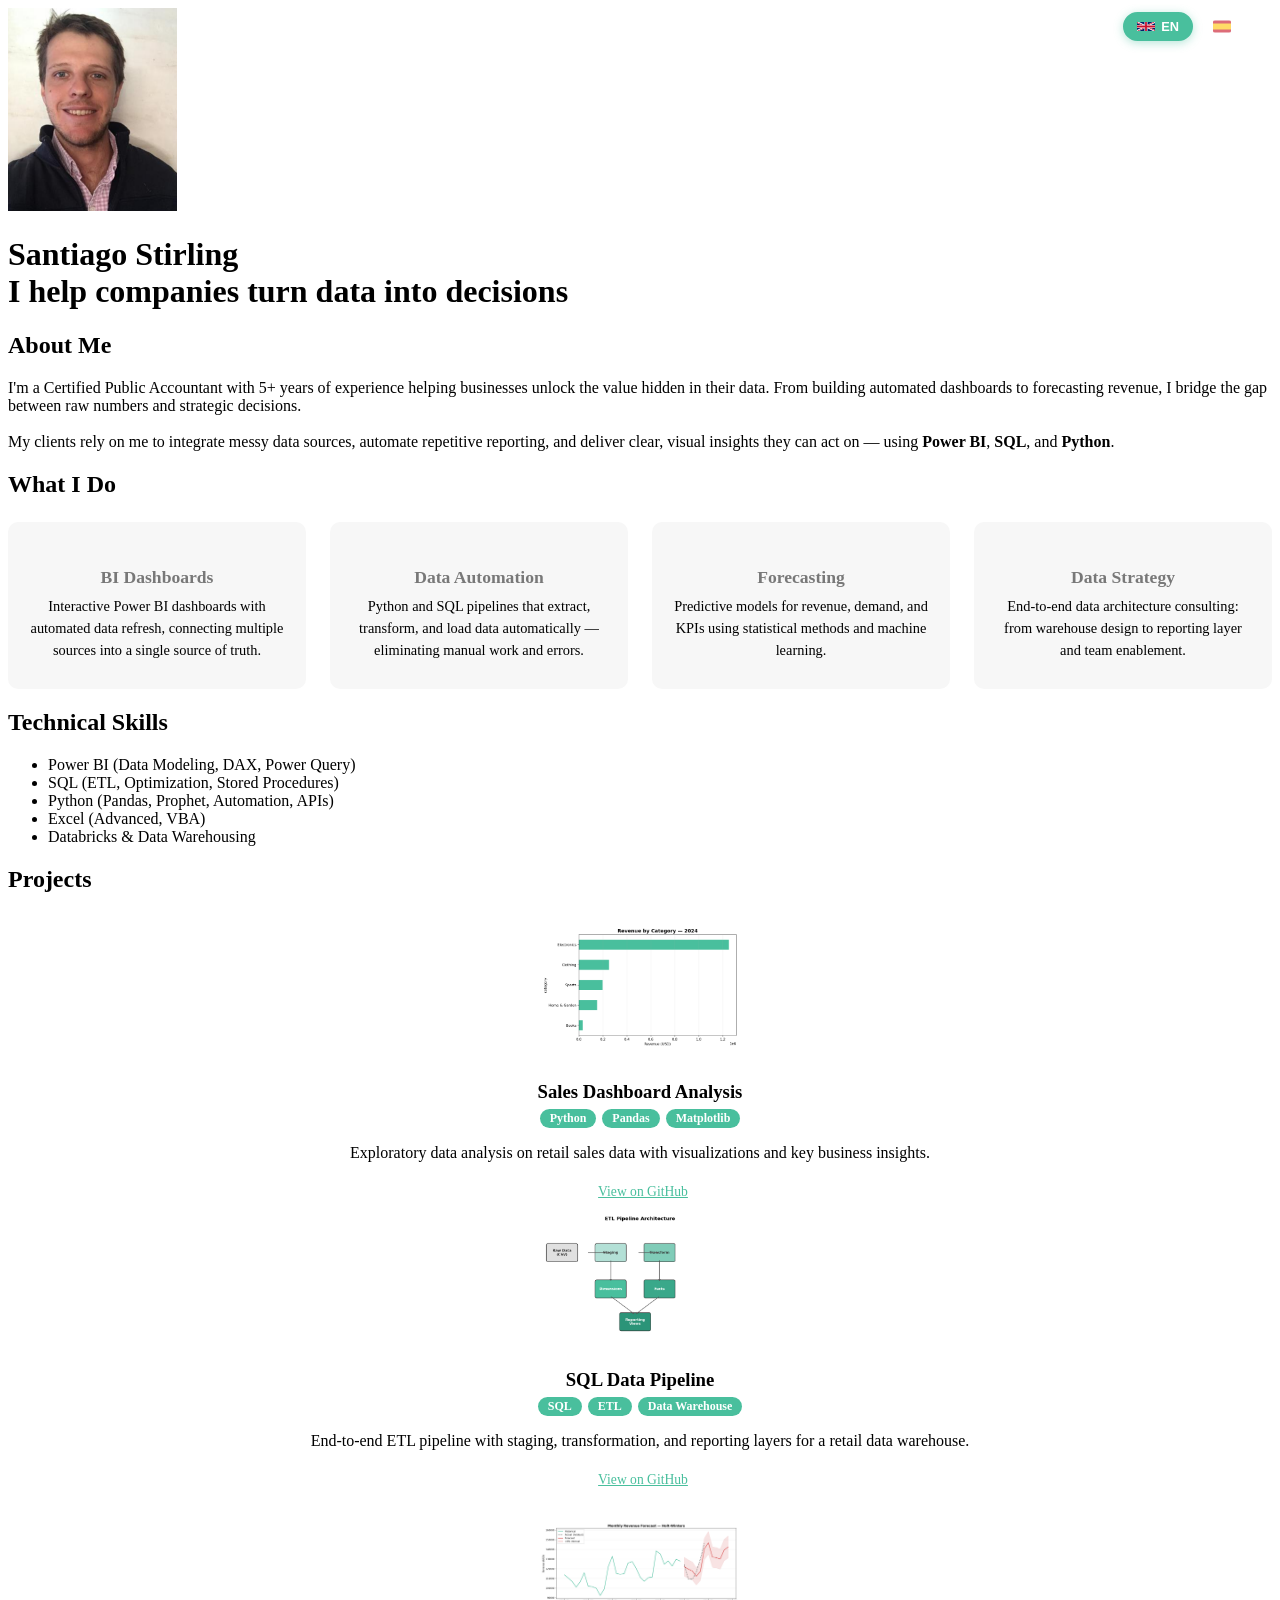
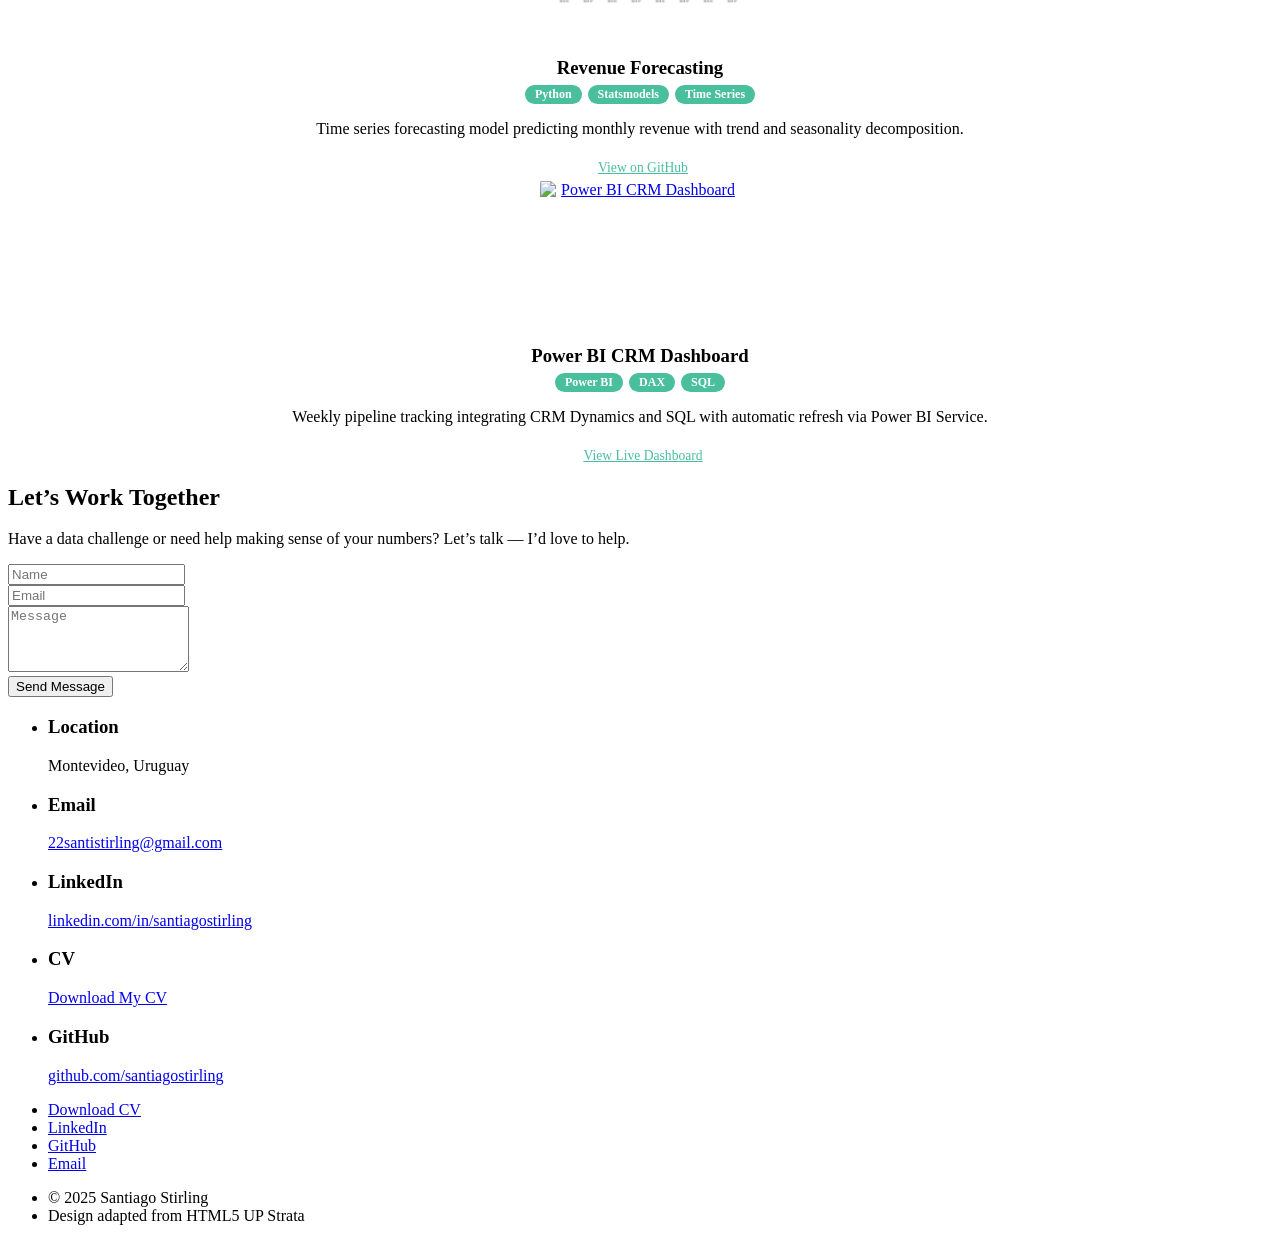
==== index.html @ de803236 "Fix language toggle: SVG flags, invert active/inactive styling - Replace emoji flags with SVG (UK an" ====
<!DOCTYPE HTML>
<html lang="en">
  <head>
    <title>Santiago Stirling | Data & Analytics Consultant</title>
    <meta charset="utf-8" />
    <meta name="viewport" content="width=device-width, initial-scale=1, user-scalable=no" />
    <meta name="description" content="Data & Analytics Consultant specializing in Power BI, SQL, and Python. I help companies turn raw data into actionable insights." />
    <link rel="stylesheet" href="assets/css/main.css" />
    <link rel="stylesheet" href="assets/css/custom.css" />
    <link rel="icon" type="image/png" href="images/foto_cv.png" />
  </head>
  <body class="is-preload">

    <header id="header">
      <div class="inner">
        <div class="lang-toggle">
          <button id="lang-en" class="active" onclick="setLang('en')">
            <svg class="flag" viewBox="0 0 60 30" xmlns="http://www.w3.org/2000/svg"><clipPath id="s"><path d="M0,0 v30 h60 v-30 z"/></clipPath><clipPath id="t"><path d="M30,15 h30 v15 z v15 h-30 z h-30 v-15 z v-15 h30 z"/></clipPath><g clip-path="url(#s)"><path d="M0,0 v30 h60 v-30 z" fill="#012169"/><path d="M0,0 L60,30 M60,0 L0,30" stroke="#fff" stroke-width="6"/><path d="M0,0 L60,30 M60,0 L0,30" clip-path="url(#t)" stroke="#C8102E" stroke-width="4"/><path d="M30,0 v30 M0,15 h60" stroke="#fff" stroke-width="10"/><path d="M30,0 v30 M0,15 h60" stroke="#C8102E" stroke-width="6"/></g></svg>
            EN
          </button>
          <button id="lang-es" onclick="setLang('es')">
            <svg class="flag" viewBox="0 0 750 500" xmlns="http://www.w3.org/2000/svg"><rect width="750" height="500" fill="#c60b1e"/><rect width="750" height="250" y="125" fill="#ffc400"/></svg>
            ES
          </button>
        </div>
        <a href="#" class="image avatar"><img src="images/foto_cv.png" alt="Santiago Stirling" /></a>
        <h1>
          <strong>Santiago Stirling</strong><br />
          <span data-i18n="hero_subtitle">I help companies turn data into decisions</span>
        </h1>
      </div>
    </header>

    <div id="main">

      <!-- About -->
      <section id="one">
        <header class="major">
          <h2 data-i18n="about_title">About Me</h2>
        </header>
        <p data-i18n="about_text">
          I'm a Certified Public Accountant with 5+ years of experience helping businesses unlock the value hidden in their data.
          From building automated dashboards to forecasting revenue, I bridge the gap between raw numbers and strategic decisions.
          <br><br>
          My clients rely on me to integrate messy data sources, automate repetitive reporting, and deliver clear, visual insights they can act on — using <strong>Power BI</strong>, <strong>SQL</strong>, and <strong>Python</strong>.
        </p>
      </section>

      <!-- Services -->
      <section id="services">
        <header class="major">
          <h2 data-i18n="services_title">What I Do</h2>
        </header>
        <div class="services-grid">
          <div class="service-card">
            <div class="icon"><i class="fas fa-chart-bar"></i></div>
            <h3 data-i18n="svc_bi_title">BI Dashboards</h3>
            <p data-i18n="svc_bi_desc">Interactive Power BI dashboards with automated data refresh, connecting multiple sources into a single source of truth.</p>
          </div>
          <div class="service-card">
            <div class="icon"><i class="fas fa-cogs"></i></div>
            <h3 data-i18n="svc_auto_title">Data Automation</h3>
            <p data-i18n="svc_auto_desc">Python and SQL pipelines that extract, transform, and load data automatically — eliminating manual work and errors.</p>
          </div>
          <div class="service-card">
            <div class="icon"><i class="fas fa-chart-line"></i></div>
            <h3 data-i18n="svc_forecast_title">Forecasting</h3>
            <p data-i18n="svc_forecast_desc">Predictive models for revenue, demand, and KPIs using statistical methods and machine learning.</p>
          </div>
          <div class="service-card">
            <div class="icon"><i class="fas fa-database"></i></div>
            <h3 data-i18n="svc_strategy_title">Data Strategy</h3>
            <p data-i18n="svc_strategy_desc">End-to-end data architecture consulting: from warehouse design to reporting layer and team enablement.</p>
          </div>
        </div>
      </section>

      <!-- Skills -->
      <section id="skills">
        <header class="major">
          <h2 data-i18n="skills_title">Technical Skills</h2>
        </header>
        <ul>
          <li>Power BI (Data Modeling, DAX, Power Query)</li>
          <li>SQL (ETL, Optimization, Stored Procedures)</li>
          <li>Python (Pandas, Prophet, Automation, APIs)</li>
          <li>Excel (Advanced, VBA)</li>
          <li>Databricks & Data Warehousing</li>
        </ul>
      </section>

      <!-- Projects -->
      <section id="two">
        <header class="major">
          <h2 data-i18n="projects_title">Projects</h2>
        </header>
        <div class="row">

          <article class="col-6 col-12-xsmall work-item">
            <a href="https://github.com/santiagostirling/sales-dashboard-analysis" target="_blank" rel="noopener noreferrer" class="project-thumb">
              <img src="images/thumbs/project_sales.png" alt="Sales Dashboard Analysis" />
            </a>
            <h3 data-i18n="proj1_title">Sales Dashboard Analysis</h3>
            <div class="tech-tags">
              <span>Python</span><span>Pandas</span><span>Matplotlib</span>
            </div>
            <p data-i18n="proj1_desc">Exploratory data analysis on retail sales data with visualizations and key business insights.</p>
            <a href="https://github.com/santiagostirling/sales-dashboard-analysis" target="_blank" class="project-link">
              <i class="fab fa-github"></i> <span data-i18n="view_github">View on GitHub</span>
            </a>
          </article>

          <article class="col-6 col-12-xsmall work-item">
            <a href="https://github.com/santiagostirling/sql-data-pipeline" target="_blank" rel="noopener noreferrer" class="project-thumb">
              <img src="images/thumbs/project_sql.png" alt="SQL Data Pipeline" />
            </a>
            <h3 data-i18n="proj2_title">SQL Data Pipeline</h3>
            <div class="tech-tags">
              <span>SQL</span><span>ETL</span><span>Data Warehouse</span>
            </div>
            <p data-i18n="proj2_desc">End-to-end ETL pipeline with staging, transformation, and reporting layers for a retail data warehouse.</p>
            <a href="https://github.com/santiagostirling/sql-data-pipeline" target="_blank" class="project-link">
              <i class="fab fa-github"></i> <span data-i18n="view_github">View on GitHub</span>
            </a>
          </article>

          <article class="col-6 col-12-xsmall work-item">
            <a href="https://github.com/santiagostirling/revenue-forecasting" target="_blank" rel="noopener noreferrer" class="project-thumb">
              <img src="images/thumbs/project_forecast.png" alt="Revenue Forecasting" />
            </a>
            <h3 data-i18n="proj3_title">Revenue Forecasting</h3>
            <div class="tech-tags">
              <span>Python</span><span>Statsmodels</span><span>Time Series</span>
            </div>
            <p data-i18n="proj3_desc">Time series forecasting model predicting monthly revenue with trend and seasonality decomposition.</p>
            <a href="https://github.com/santiagostirling/revenue-forecasting" target="_blank" class="project-link">
              <i class="fab fa-github"></i> <span data-i18n="view_github">View on GitHub</span>
            </a>
          </article>

          <article class="col-6 col-12-xsmall work-item">
            <a href="https://app.powerbi.com/view?r=eyJrIjoiYjZjNTA1MzctYTcwYi00OGE3LTllZTItMTdlMjU2MGY5MTgzIiwidCI6ImRjNGFjZGIwLTI5YzEtNDBjNC1iMWE1LTg5YjM0MDdjMWI1ZiIsImMiOjR9" target="_blank" rel="noopener noreferrer" class="project-thumb">
              <img src="images/thumbs/powerbi.png" alt="Power BI CRM Dashboard" />
            </a>
            <h3 data-i18n="proj4_title">Power BI CRM Dashboard</h3>
            <div class="tech-tags">
              <span>Power BI</span><span>DAX</span><span>SQL</span>
            </div>
            <p data-i18n="proj4_desc">Weekly pipeline tracking integrating CRM Dynamics and SQL with automatic refresh via Power BI Service.</p>
            <a href="https://app.powerbi.com/view?r=eyJrIjoiYjZjNTA1MzctYTcwYi00OGE3LTllZTItMTdlMjU2MGY5MTgzIiwidCI6ImRjNGFjZGIwLTI5YzEtNDBjNC1iMWE1LTg5YjM0MDdjMWI1ZiIsImMiOjR9" target="_blank" class="project-link">
              <i class="fas fa-external-link-alt"></i> <span data-i18n="view_live">View Live Dashboard</span>
            </a>
          </article>

        </div>
      </section>

      <!-- Contact -->
      <section id="three">
        <h2 data-i18n="contact_title">Let's Work Together</h2>
        <p data-i18n="contact_text">
          Have a data challenge or need help making sense of your numbers? Let's talk — I'd love to help.
        </p>
        <div class="row">
          <div class="col-8 col-12-small">
            <form id="contact-form" novalidate>
              <div class="row gtr-uniform gtr-50">
                <div class="col-6 col-12-xsmall">
                  <input type="text" name="name" id="name" placeholder="Name" data-i18n-placeholder="ph_name" required />
                </div>
                <div class="col-6 col-12-xsmall">
                  <input type="email" name="email" id="email" placeholder="Email" data-i18n-placeholder="ph_email" required />
                </div>
                <div class="col-12">
                  <textarea name="message" id="message" placeholder="Message" data-i18n-placeholder="ph_message" rows="4" required></textarea>
                </div>
              </div>

              <div class="row">
                <div class="col-12">
                  <div style="display:flex;align-items:center;gap:12px;">
                    <button type="submit" id="contact-submit" class="primary" data-i18n="btn_send">Send Message</button>
                    <div id="contact-spinner" aria-hidden="true"></div>
                    <div id="contact-feedback" role="status"></div>
                  </div>
                </div>
              </div>
            </form>
          </div>
          <div class="col-4 col-12-small">
            <ul class="labeled-icons">
              <li>
                <h3 class="icon solid fa-home"><span class="label">Location</span></h3>
                Montevideo, Uruguay
              </li>
              <li>
                <h3 class="icon solid fa-envelope"><span class="label">Email</span></h3>
                <a href="mailto:22santistirling@gmail.com">22santistirling@gmail.com</a>
              </li>
              <li>
                <h3 class="icon brands fa-linkedin"><span class="label">LinkedIn</span></h3>
                <a href="https://www.linkedin.com/in/santiago-stirling-878bb5154/" target="_blank" rel="noopener noreferrer">
                  linkedin.com/in/santiagostirling
                </a>
              </li>
              <li>
                <h3 class="icon solid fa-file-pdf"><span class="label">CV</span></h3>
                <a href="./assets/docs/Santiago_Stirling_CV.pdf" data-cv data-filename="Santiago_Stirling_CV.pdf" target="_blank" rel="noopener noreferrer" data-i18n="download_cv">
                  Download My CV
                </a>
              </li>
              <li>
                <h3 class="icon brands fa-github"><span class="label">GitHub</span></h3>
                <a href="https://github.com/santiagostirling" target="_blank" rel="noopener noreferrer">
                  github.com/santiagostirling
                </a>
              </li>
            </ul>
          </div>
        </div>
      </section>
    </div>

    <footer id="footer">
      <div class="inner">
        <ul class="icons">
          <li>
            <a href="./assets/docs/Santiago_Stirling_CV.pdf" data-cv data-filename="Santiago_Stirling_CV.pdf" class="icon solid fa-file-pdf" target="_blank" rel="noopener noreferrer">
              <span class="label">Download CV</span>
            </a>
          </li>
          <li><a href="https://www.linkedin.com/in/santiago-stirling-878bb5154/" class="icon brands fa-linkedin" target="_blank" rel="noopener noreferrer"><span class="label">LinkedIn</span></a></li>
          <li><a href="https://github.com/santiagostirling" class="icon brands fa-github" target="_blank" rel="noopener noreferrer"><span class="label">GitHub</span></a></li>
          <li><a href="mailto:22santistirling@gmail.com" class="icon solid fa-envelope"><span class="label">Email</span></a></li>
        </ul>
        <ul class="copyright">
          <li>&copy; 2025 Santiago Stirling</li><li>Design adapted from HTML5 UP Strata</li>
        </ul>
      </div>
    </footer>

    <script src="assets/js/jquery.min.js"></script>
    <script src="assets/js/jquery.poptrox.min.js"></script>
    <script src="assets/js/browser.min.js"></script>
    <script src="assets/js/breakpoints.min.js"></script>
    <script src="assets/js/util.js"></script>
    <script src="assets/js/main.js"></script>

    <script>
      // ===== i18n =====
      var translations = {
        en: {
          hero_subtitle: "I help companies turn data into decisions",
          about_title: "About Me",
          about_text: 'I\'m a Certified Public Accountant with 5+ years of experience helping businesses unlock the value hidden in their data. From building automated dashboards to forecasting revenue, I bridge the gap between raw numbers and strategic decisions.<br><br>My clients rely on me to integrate messy data sources, automate repetitive reporting, and deliver clear, visual insights they can act on — using <strong>Power BI</strong>, <strong>SQL</strong>, and <strong>Python</strong>.',
          services_title: "What I Do",
          svc_bi_title: "BI Dashboards",
          svc_bi_desc: "Interactive Power BI dashboards with automated data refresh, connecting multiple sources into a single source of truth.",
          svc_auto_title: "Data Automation",
          svc_auto_desc: "Python and SQL pipelines that extract, transform, and load data automatically — eliminating manual work and errors.",
          svc_forecast_title: "Forecasting",
          svc_forecast_desc: "Predictive models for revenue, demand, and KPIs using statistical methods and machine learning.",
          svc_strategy_title: "Data Strategy",
          svc_strategy_desc: "End-to-end data architecture consulting: from warehouse design to reporting layer and team enablement.",
          skills_title: "Technical Skills",
          projects_title: "Projects",
          proj1_title: "Sales Dashboard Analysis",
          proj1_desc: "Exploratory data analysis on retail sales data with visualizations and key business insights.",
          proj2_title: "SQL Data Pipeline",
          proj2_desc: "End-to-end ETL pipeline with staging, transformation, and reporting layers for a retail data warehouse.",
          proj3_title: "Revenue Forecasting",
          proj3_desc: "Time series forecasting model predicting monthly revenue with trend and seasonality decomposition.",
          proj4_title: "Power BI CRM Dashboard",
          proj4_desc: "Weekly pipeline tracking integrating CRM Dynamics and SQL with automatic refresh via Power BI Service.",
          view_github: "View on GitHub",
          view_live: "View Live Dashboard",
          contact_title: "Let’s Work Together",
          contact_text: "Have a data challenge or need help making sense of your numbers? Let’s talk — I’d love to help.",
          ph_name: "Name",
          ph_email: "Email",
          ph_message: "Message",
          btn_send: "Send Message",
          download_cv: "Download My CV",
          msg_fill_all: "Please fill in all fields.",
          msg_invalid_email: "Invalid email address.",
          msg_sent: "Message sent. Thank you!",
          msg_send_error: "Error sending message.",
          msg_network_error: "Network error. Check console.",
          msg_opening_mail: "Opening your email client...",
          msg_checking_file: "Checking file...",
          msg_downloading: "Downloading...",
          msg_download_started: "Download started",
          msg_cv_not_found: "CV not found (404). Check assets/docs/",
          msg_cv_cors: "Network or CORS error. Check the path.",
          msg_cv_error: "Error downloading CV. Check console."
        },
        es: {
          hero_subtitle: "Ayudo a empresas a convertir datos en decisiones",
          about_title: "Sobre Mí",
          about_text: 'Soy Contador Público con más de 5 años de experiencia ayudando a empresas a descubrir el valor oculto en sus datos. Desde dashboards automatizados hasta pronósticos de ingresos, conecto los números con las decisiones estratégicas.<br><br>Mis clientes confían en mí para integrar fuentes de datos complejas, automatizar reportes repetitivos y entregar insights claros y visuales — usando <strong>Power BI</strong>, <strong>SQL</strong> y <strong>Python</strong>.',
          services_title: "Qué Hago",
          svc_bi_title: "Dashboards BI",
          svc_bi_desc: "Dashboards interactivos en Power BI con actualización automática, conectando múltiples fuentes en una única fuente de verdad.",
          svc_auto_title: "Automatización de Datos",
          svc_auto_desc: "Pipelines en Python y SQL que extraen, transforman y cargan datos automáticamente — eliminando trabajo manual y errores.",
          svc_forecast_title: "Forecasting",
          svc_forecast_desc: "Modelos predictivos para ingresos, demanda y KPIs usando métodos estadísticos y machine learning.",
          svc_strategy_title: "Estrategia de Datos",
          svc_strategy_desc: "Consultoría integral de arquitectura de datos: desde diseño de warehouse hasta capa de reportes y habilitación de equipos.",
          skills_title: "Habilidades Técnicas",
          projects_title: "Proyectos",
          proj1_title: "Análisis de Ventas",
          proj1_desc: "Análisis exploratorio de datos de ventas retail con visualizaciones e insights de negocio.",
          proj2_title: "Pipeline de Datos SQL",
          proj2_desc: "Pipeline ETL completo con capas de staging, transformación y reportes para un data warehouse retail.",
          proj3_title: "Pronóstico de Ingresos",
          proj3_desc: "Modelo de series temporales para predecir ingresos mensuales con descomposición de tendencia y estacionalidad.",
          proj4_title: "Dashboard CRM en Power BI",
          proj4_desc: "Seguimiento semanal del pipeline integrando CRM Dynamics y SQL con actualización automática en Power BI Service.",
          view_github: "Ver en GitHub",
          view_live: "Ver Dashboard en Vivo",
          contact_title: "Trabajemos Juntos",
          contact_text: "¿Tenés un desafío con datos o necesitás ayuda para entender tus números? Hablemos — me encantaría ayudarte.",
          ph_name: "Nombre",
          ph_email: "Email",
          ph_message: "Mensaje",
          btn_send: "Enviar Mensaje",
          download_cv: "Descargar Mi CV",
          msg_fill_all: "Completá todos los campos.",
          msg_invalid_email: "Email inválido.",
          msg_sent: "Mensaje enviado. ¡Gracias!",
          msg_send_error: "Error enviando el mensaje.",
          msg_network_error: "Error de red. Revisá la consola.",
          msg_opening_mail: "Abriendo tu cliente de correo...",
          msg_checking_file: "Comprobando archivo...",
          msg_downloading: "Descargando...",
          msg_download_started: "Descarga iniciada",
          msg_cv_not_found: "CV no encontrado (404). Verificá assets/docs/",
          msg_cv_cors: "Error de red o CORS. Revisá la ruta.",
          msg_cv_error: "Error descargando CV. Revisá la consola."
        }
      };

      var currentLang = localStorage.getItem('lang') || (navigator.language.startsWith('es') ? 'es' : 'en');

      function t(key) {
        return (translations[currentLang] && translations[currentLang][key]) || translations.en[key] || key;
      }

      function applyLang() {
        document.querySelectorAll('[data-i18n]').forEach(function(el) {
          var key = el.getAttribute('data-i18n');
          var val = t(key);
          if (val) el.innerHTML = val;
        });
        document.querySelectorAll('[data-i18n-placeholder]').forEach(function(el) {
          var key = el.getAttribute('data-i18n-placeholder');
          var val = t(key);
          if (val) el.placeholder = val;
        });
        document.getElementById('lang-en').classList.toggle('active', currentLang === 'en');
        document.getElementById('lang-es').classList.toggle('active', currentLang === 'es');
        document.documentElement.lang = currentLang;
      }

      function setLang(lang) {
        currentLang = lang;
        localStorage.setItem('lang', lang);
        applyLang();
      }

      document.addEventListener('DOMContentLoaded', function() {
        applyLang();

        // ===== TOAST =====
        var hideToast = function(){};
        (function() {
          var to = document.createElement('div');
          to.className = 'contact-toast';
          to.innerHTML = '<div class="toast-icon" aria-hidden="true">🔔</div><div class="msg"></div><button class="close" aria-label="Close">×</button>';
          document.body.appendChild(to);
          var _msg = to.querySelector('.msg');
          var _btn = to.querySelector('.close');
          var _timeout = null;

          hideToast = function() { to.classList.remove('show'); };
          _btn.addEventListener('click', hideToast);

          window.showToast = function(text, isError, timeout) {
            to.classList.remove('success','error');
            to.classList.add(isError ? 'error' : 'success', 'show');
            _msg.textContent = text;
            clearTimeout(_timeout);
            _timeout = setTimeout(hideToast, timeout || 4000);
          };
        })();

        // ===== CONTACT FORM =====
        var form = document.getElementById('contact-form');
        if (form) {
          var spinner = document.getElementById('contact-spinner');
          var feedback = document.getElementById('contact-feedback');
          var submitBtn = document.getElementById('contact-submit');
          function showMessage(msg, isError) {
            feedback.textContent = msg;
            if (msg && window.showToast) window.showToast(msg, isError);
          }

          form.addEventListener('submit', function(e) {
            e.preventDefault();
            showMessage('', false);

            var name = (form.name.value || '').trim();
            var email = (form.email.value || '').trim();
            var message = (form.message.value || '').trim();

            if (!name || !email || !message) { showMessage(t('msg_fill_all'), true); return; }
            if (!/^[^\s@]+@[^\s@]+\.[^\s@]+$/.test(email)) { showMessage(t('msg_invalid_email'), true); return; }

            var subject = encodeURIComponent('Contact: ' + name);
            var body = encodeURIComponent(message + '\n\n' + name + '\n' + email);
            window.location.href = 'mailto:22santistirling@gmail.com?subject=' + subject + '&body=' + body;
            showMessage(t('msg_opening_mail'), false);
          });
        }

        // ===== CV DOWNLOAD =====
        document.querySelectorAll('[data-cv]').forEach(function(link) {
          link.addEventListener('click', async function(e) {
            e.preventDefault();

            var cvFb = document.getElementById('cv-feedback') || (function() {
              var fb = document.createElement('div');
              fb.id = 'cv-feedback';
              document.body.appendChild(fb);
              return fb;
            })();

            function showCvMsg(msg, isError) {
              cvFb.textContent = msg;
              cvFb.style.background = isError ? '#a12d2d' : '#1a7f37';
              cvFb.style.display = 'block';
              clearTimeout(cvFb._t);
              cvFb._t = setTimeout(function(){ cvFb.style.display = 'none'; }, 3500);
            }

            async function downloadBlob(url, filename) {
              var res = await fetch(url);
              if (!res.ok) throw new Error('Download failed ' + res.status);
              var blob = await res.blob();
              var blobUrl = URL.createObjectURL(blob);
              var a = document.createElement('a');
              a.href = blobUrl;
              a.download = filename;
              document.body.appendChild(a);
              a.click();
              a.remove();
              URL.revokeObjectURL(blobUrl);
            }

            var url = link.getAttribute('href');
            var filename = link.dataset.filename || url.split('/').pop();
            showCvMsg(t('msg_checking_file'), false);

            try {
              try {
                var head = await fetch(url, { method: 'HEAD' });
                if (head.ok) { showCvMsg(t('msg_downloading'), false); await downloadBlob(url, filename); showCvMsg(t('msg_download_started'), false); return; }
              } catch(headErr) { console.warn('HEAD failed, trying GET', headErr); }
              showCvMsg(t('msg_downloading'), false);
              await downloadBlob(url, filename);
              showCvMsg(t('msg_download_started'), false);
            } catch(err) {
              console.error('CV download error:', err);
              if (err.message && /404|Not Found/i.test(err.message)) showCvMsg(t('msg_cv_not_found'), true);
              else if (err instanceof TypeError) showCvMsg(t('msg_cv_cors'), true);
              else showCvMsg(t('msg_cv_error'), true);
            }
          });
        });
      });
    </script>

  </body>
</html>
---- assets/css/main.css ----
@import url("fontawesome-all.min.css");
@import url("https://fonts.googleapis.com/css?family=Source+Sans+Pro:400,400italic");

/*
	Strata by HTML5 UP
	html5up.net | @ajlkn
	Free for personal and commercial use under the CCA 3.0 license (html5up.net/license)
*/

html, body, div, span, applet, object,
iframe, h1, h2, h3, h4, h5, h6, p, blockquote,
pre, a, abbr, acronym, address, big, cite,
code, del, dfn, em, img, ins, kbd, q, s, samp,
small, strike, strong, sub, sup, tt, var, b,
u, i, center, dl, dt, dd, ol, ul, li, fieldset,
form, label, legend, table, caption, tbody,
tfoot, thead, tr, th, td, article, aside,
canvas, details, embed, figure, figcaption,
footer, header, hgroup, menu, nav, output, ruby,
section, summary, time, mark, audio, video {
	margin: 0;
	padding: 0;
	border: 0;
	font-size: 100%;
	font: inherit;
	vertical-align: baseline;}

article, aside, details, figcaption, figure,
footer, header, hgroup, menu, nav, section {
	display: block;}

body {
	line-height: 1;
}

ol, ul {
	list-style: none;
}

blockquote, q {
	quotes: none;
}

	blockquote:before, blockquote:after, q:before, q:after {
		content: '';
		content: none;
	}

table {
	border-collapse: collapse;
	border-spacing: 0;
}

body {
	-webkit-text-size-adjust: none;
}

mark {
	background-color: transparent;
	color: inherit;
}

input::-moz-focus-inner {
	border: 0;
	padding: 0;
}

input, select, textarea {
	-moz-appearance: none;
	-webkit-appearance: none;
	-ms-appearance: none;
	appearance: none;
}

/* Basic */

	html {
		box-sizing: border-box;
	}

	*, *:before, *:after {
		box-sizing: inherit;
	}

	body {
		background: #fff;
	}

		body.is-preload *, body.is-preload *:before, body.is-preload *:after {
			-moz-animation: none !important;
			-webkit-animation: none !important;
			-ms-animation: none !important;
			animation: none !important;
			-moz-transition: none !important;
			-webkit-transition: none !important;
			-ms-transition: none !important;
			transition: none !important;
		}

	body, input, select, textarea {
		color: #a2a2a2;
		font-family: "Source Sans Pro", Helvetica, sans-serif;
		font-size: 16pt;
		font-weight: 400;
		line-height: 1.75em;
	}

	a {
		-moz-transition: color 0.2s ease-in-out, border-color 0.2s ease-in-out;
		-webkit-transition: color 0.2s ease-in-out, border-color 0.2s ease-in-out;
		-ms-transition: color 0.2s ease-in-out, border-color 0.2s ease-in-out;
		transition: color 0.2s ease-in-out, border-color 0.2s ease-in-out;
		border-bottom: dotted 1px;
		color: #49bf9d;
		text-decoration: none;
	}

		a:hover {
			border-bottom-color: transparent;
			color: #49bf9d !important;
			text-decoration: none;
		}

	strong, b {
		color: #787878;
		font-weight: 400;
	}

	em, i {
		font-style: italic;
	}

	p {
		margin: 0 0 2em 0;
	}

	h1, h2, h3, h4, h5, h6 {
		color: #787878;
		font-weight: 400;
		line-height: 1em;
		margin: 0 0 1em 0;
	}

		h1 a, h2 a, h3 a, h4 a, h5 a, h6 a {
			color: inherit;
			text-decoration: none;
		}

	h1 {
		font-size: 2em;
		line-height: 1.5em;
	}

	h2 {
		font-size: 1.5em;
		line-height: 1.5em;
	}

	h3 {
		font-size: 1.25em;
		line-height: 1.5em;
	}

	h4 {
		font-size: 1.1em;
		line-height: 1.5em;
	}

	h5 {
		font-size: 0.9em;
		line-height: 1.5em;
	}

	h6 {
		font-size: 0.7em;
		line-height: 1.5em;
	}

	sub {
		font-size: 0.8em;
		position: relative;
		top: 0.5em;
	}

	sup {
		font-size: 0.8em;
		position: relative;
		top: -0.5em;
	}

	hr {
		border: 0;
		border-bottom: solid 2px #efefef;
		margin: 2em 0;
	}

		hr.major {
			margin: 3em 0;
		}

	blockquote {
		border-left: solid 6px #efefef;
		font-style: italic;
		margin: 0 0 2em 0;
		padding: 0.5em 0 0.5em 1.5em;
	}

	code {
		background: #f7f7f7;
		border-radius: 0.35em;
		border: solid 2px #efefef;
		font-family: "Courier New", monospace;
		font-size: 0.9em;
		margin: 0 0.25em;
		padding: 0.25em 0.65em;
	}

	pre {
		-webkit-overflow-scrolling: touch;
		font-family: "Courier New", monospace;
		font-size: 0.9em;
		margin: 0 0 2em 0;
	}

		pre code {
			display: block;
			line-height: 1.75em;
			padding: 1em 1.5em;
			overflow-x: auto;
		}

	.align-left {
		text-align: left;
	}

	.align-center {
		text-align: center;
	}

	.align-right {
		text-align: right;
	}

/* Container */

	.container {
		margin: 0 auto;
		max-width: calc(100% - 4em);
		width: 100%;
	}

		.container.xsmall {
			width: 25%;
		}

		.container.small {
			width: 50%;
		}

		.container.medium {
			width: 75%;
		}

		.container.large {
			width: 125%;
		}

		.container.xlarge {
			width: 150%;
		}

		.container.max {
			width: 100%;
		}

		@media screen and (max-width: 980px) {

			.container {
				width: 100% !important;
				max-width: 100% !important;
			}

		}

		@media screen and (max-width: 480px) {

			.container {
				max-width: calc(100% - 3em);
			}

		}

/* Row */

	.row {
		display: flex;
		flex-wrap: wrap;
		box-sizing: border-box;
		align-items: stretch;
	}

		.row > * {
			box-sizing: border-box;
		}

		.row.gtr-uniform > * > :last-child {
			margin-bottom: 0;
		}

		.row.aln-left {
			justify-content: flex-start;
		}

		.row.aln-center {
			justify-content: center;
		}

		.row.aln-right {
			justify-content: flex-end;
		}

		.row.aln-top {
			align-items: flex-start;
		}

		.row.aln-middle {
			align-items: center;
		}

		.row.aln-bottom {
			align-items: flex-end;
		}

		.row > .imp {
			order: -1;
		}

		.row > .col-1 {
			width: 8.33333%;
		}

		.row > .off-1 {
			margin-left: 8.33333%;
		}

		.row > .col-2 {
			width: 16.66667%;
		}

		.row > .off-2 {
			margin-left: 16.66667%;
		}

		.row > .col-3 {
			width: 25%;
		}

		.row > .off-3 {
			margin-left: 25%;
		}

		.row > .col-4 {
			width: 33.33333%;
		}

		.row > .off-4 {
			margin-left: 33.33333%;
		}

		.row > .col-5 {
			width: 41.66667%;
		}

		.row > .off-5 {
			margin-left: 41.66667%;
		}

		.row > .col-6 {
			width: 50%;
		}

		.row > .off-6 {
			margin-left: 50%;
		}

		.row > .col-7 {
			width: 58.33333%;
		}

		.row > .off-7 {
			margin-left: 58.33333%;
		}

		.row > .col-8 {
			width: 66.66667%;
		}

		.row > .off-8 {
			margin-left: 66.66667%;
		}

		.row > .col-9 {
			width: 75%;
		}

		.row > .off-9 {
			margin-left: 75%;
		}

		.row > .col-10 {
			width: 83.33333%;
		}

		.row > .off-10 {
			margin-left: 83.33333%;
		}

		.row > .col-11 {
			width: 91.66667%;
		}

		.row > .off-11 {
			margin-left: 91.66667%;
		}

		.row > .col-12 {
			width: 100%;
		}

		.row > .off-12 {
			margin-left: 100%;
		}

		.row.gtr-0 {
			margin-top: 0;
			margin-left: 0em;
		}

			.row.gtr-0 > * {
				padding: 0 0 0 0em;
			}

			.row.gtr-0.gtr-uniform {
				margin-top: 0em;
			}

				.row.gtr-0.gtr-uniform > * {
					padding-top: 0em;
				}

		.row.gtr-25 {
			margin-top: 0;
			margin-left: -0.625em;
		}

			.row.gtr-25 > * {
				padding: 0 0 0 0.625em;
			}

			.row.gtr-25.gtr-uniform {
				margin-top: -0.625em;
			}

				.row.gtr-25.gtr-uniform > * {
					padding-top: 0.625em;
				}

		.row.gtr-50 {
			margin-top: 0;
			margin-left: -1.25em;
		}

			.row.gtr-50 > * {
				padding: 0 0 0 1.25em;
			}

			.row.gtr-50.gtr-uniform {
				margin-top: -1.25em;
			}

				.row.gtr-50.gtr-uniform > * {
					padding-top: 1.25em;
				}

		.row {
			margin-top: 0;
			margin-left: -2.5em;
		}

			.row > * {
				padding: 0 0 0 2.5em;
			}

			.row.gtr-uniform {
				margin-top: -2.5em;
			}

				.row.gtr-uniform > * {
					padding-top: 2.5em;
				}

		.row.gtr-150 {
			margin-top: 0;
			margin-left: -3.75em;
		}

			.row.gtr-150 > * {
				padding: 0 0 0 3.75em;
			}

			.row.gtr-150.gtr-uniform {
				margin-top: -3.75em;
			}

				.row.gtr-150.gtr-uniform > * {
					padding-top: 3.75em;
				}

		.row.gtr-200 {
			margin-top: 0;
			margin-left: -5em;
		}

			.row.gtr-200 > * {
				padding: 0 0 0 5em;
			}

			.row.gtr-200.gtr-uniform {
				margin-top: -5em;
			}

				.row.gtr-200.gtr-uniform > * {
					padding-top: 5em;
				}

		@media screen and (max-width: 1800px) {

			.row {
				display: flex;
				flex-wrap: wrap;
				box-sizing: border-box;
				align-items: stretch;
			}

				.row > * {
					box-sizing: border-box;
				}

				.row.gtr-uniform > * > :last-child {
					margin-bottom: 0;
				}

				.row.aln-left {
					justify-content: flex-start;
				}

				.row.aln-center {
					justify-content: center;
				}

				.row.aln-right {
					justify-content: flex-end;
				}

				.row.aln-top {
					align-items: flex-start;
				}

				.row.aln-middle {
					align-items: center;
				}

				.row.aln-bottom {
					align-items: flex-end;
				}

				.row > .imp-xlarge {
					order: -1;
				}

				.row > .col-1-xlarge {
					width: 8.33333%;
				}

				.row > .off-1-xlarge {
					margin-left: 8.33333%;
				}

				.row > .col-2-xlarge {
					width: 16.66667%;
				}

				.row > .off-2-xlarge {
					margin-left: 16.66667%;
				}

				.row > .col-3-xlarge {
					width: 25%;
				}

				.row > .off-3-xlarge {
					margin-left: 25%;
				}

				.row > .col-4-xlarge {
					width: 33.33333%;
				}

				.row > .off-4-xlarge {
					margin-left: 33.33333%;
				}

				.row > .col-5-xlarge {
					width: 41.66667%;
				}

				.row > .off-5-xlarge {
					margin-left: 41.66667%;
				}

				.row > .col-6-xlarge {
					width: 50%;
				}

				.row > .off-6-xlarge {
					margin-left: 50%;
				}

				.row > .col-7-xlarge {
					width: 58.33333%;
				}

				.row > .off-7-xlarge {
					margin-left: 58.33333%;
				}

				.row > .col-8-xlarge {
					width: 66.66667%;
				}

				.row > .off-8-xlarge {
					margin-left: 66.66667%;
				}

				.row > .col-9-xlarge {
					width: 75%;
				}

				.row > .off-9-xlarge {
					margin-left: 75%;
				}

				.row > .col-10-xlarge {
					width: 83.33333%;
				}

				.row > .off-10-xlarge {
					margin-left: 83.33333%;
				}

				.row > .col-11-xlarge {
					width: 91.66667%;
				}

				.row > .off-11-xlarge {
					margin-left: 91.66667%;
				}

				.row > .col-12-xlarge {
					width: 100%;
				}

				.row > .off-12-xlarge {
					margin-left: 100%;
				}

				.row.gtr-0 {
					margin-top: 0;
					margin-left: 0em;
				}

					.row.gtr-0 > * {
						padding: 0 0 0 0em;
					}

					.row.gtr-0.gtr-uniform {
						margin-top: 0em;
					}

						.row.gtr-0.gtr-uniform > * {
							padding-top: 0em;
						}

				.row.gtr-25 {
					margin-top: 0;
					margin-left: -0.625em;
				}

					.row.gtr-25 > * {
						padding: 0 0 0 0.625em;
					}

					.row.gtr-25.gtr-uniform {
						margin-top: -0.625em;
					}

						.row.gtr-25.gtr-uniform > * {
							padding-top: 0.625em;
						}

				.row.gtr-50 {
					margin-top: 0;
					margin-left: -1.25em;
				}

					.row.gtr-50 > * {
						padding: 0 0 0 1.25em;
					}

					.row.gtr-50.gtr-uniform {
						margin-top: -1.25em;
					}

						.row.gtr-50.gtr-uniform > * {
							padding-top: 1.25em;
						}

				.row {
					margin-top: 0;
					margin-left: -2.5em;
				}

					.row > * {
						padding: 0 0 0 2.5em;
					}

					.row.gtr-uniform {
						margin-top: -2.5em;
					}

						.row.gtr-uniform > * {
							padding-top: 2.5em;
						}

				.row.gtr-150 {
					margin-top: 0;
					margin-left: -3.75em;
				}

					.row.gtr-150 > * {
						padding: 0 0 0 3.75em;
					}

					.row.gtr-150.gtr-uniform {
						margin-top: -3.75em;
					}

						.row.gtr-150.gtr-uniform > * {
							padding-top: 3.75em;
						}

				.row.gtr-200 {
					margin-top: 0;
					margin-left: -5em;
				}

					.row.gtr-200 > * {
						padding: 0 0 0 5em;
					}

					.row.gtr-200.gtr-uniform {
						margin-top: -5em;
					}

						.row.gtr-200.gtr-uniform > * {
							padding-top: 5em;
						}

		}

		@media screen and (max-width: 1280px) {

			.row {
				display: flex;
				flex-wrap: wrap;
				box-sizing: border-box;
				align-items: stretch;
			}

				.row > * {
					box-sizing: border-box;
				}

				.row.gtr-uniform > * > :last-child {
					margin-bottom: 0;
				}

				.row.aln-left {
					justify-content: flex-start;
				}

				.row.aln-center {
					justify-content: center;
				}

				.row.aln-right {
					justify-content: flex-end;
				}

				.row.aln-top {
					align-items: flex-start;
				}

				.row.aln-middle {
					align-items: center;
				}

				.row.aln-bottom {
					align-items: flex-end;
				}

				.row > .imp-large {
					order: -1;
				}

				.row > .col-1-large {
					width: 8.33333%;
				}

				.row > .off-1-large {
					margin-left: 8.33333%;
				}

				.row > .col-2-large {
					width: 16.66667%;
				}

				.row > .off-2-large {
					margin-left: 16.66667%;
				}

				.row > .col-3-large {
					width: 25%;
				}

				.row > .off-3-large {
					margin-left: 25%;
				}

				.row > .col-4-large {
					width: 33.33333%;
				}

				.row > .off-4-large {
					margin-left: 33.33333%;
				}

				.row > .col-5-large {
					width: 41.66667%;
				}

				.row > .off-5-large {
					margin-left: 41.66667%;
				}

				.row > .col-6-large {
					width: 50%;
				}

				.row > .off-6-large {
					margin-left: 50%;
				}

				.row > .col-7-large {
					width: 58.33333%;
				}

				.row > .off-7-large {
					margin-left: 58.33333%;
				}

				.row > .col-8-large {
					width: 66.66667%;
				}

				.row > .off-8-large {
					margin-left: 66.66667%;
				}

				.row > .col-9-large {
					width: 75%;
				}

				.row > .off-9-large {
					margin-left: 75%;
				}

				.row > .col-10-large {
					width: 83.33333%;
				}

				.row > .off-10-large {
					margin-left: 83.33333%;
				}

				.row > .col-11-large {
					width: 91.66667%;
				}

				.row > .off-11-large {
					margin-left: 91.66667%;
				}

				.row > .col-12-large {
					width: 100%;
				}

				.row > .off-12-large {
					margin-left: 100%;
				}

				.row.gtr-0 {
					margin-top: 0;
					margin-left: 0em;
				}

					.row.gtr-0 > * {
						padding: 0 0 0 0em;
					}

					.row.gtr-0.gtr-uniform {
						margin-top: 0em;
					}

						.row.gtr-0.gtr-uniform > * {
							padding-top: 0em;
						}

				.row.gtr-25 {
					margin-top: 0;
					margin-left: -0.5em;
				}

					.row.gtr-25 > * {
						padding: 0 0 0 0.5em;
					}

					.row.gtr-25.gtr-uniform {
						margin-top: -0.5em;
					}

						.row.gtr-25.gtr-uniform > * {
							padding-top: 0.5em;
						}

				.row.gtr-50 {
					margin-top: 0;
					margin-left: -1em;
				}

					.row.gtr-50 > * {
						padding: 0 0 0 1em;
					}

					.row.gtr-50.gtr-uniform {
						margin-top: -1em;
					}

						.row.gtr-50.gtr-uniform > * {
							padding-top: 1em;
						}

				.row {
					margin-top: 0;
					margin-left: -2em;
				}

					.row > * {
						padding: 0 0 0 2em;
					}

					.row.gtr-uniform {
						margin-top: -2em;
					}

						.row.gtr-uniform > * {
							padding-top: 2em;
						}

				.row.gtr-150 {
					margin-top: 0;
					margin-left: -3em;
				}

					.row.gtr-150 > * {
						padding: 0 0 0 3em;
					}

					.row.gtr-150.gtr-uniform {
						margin-top: -3em;
					}

						.row.gtr-150.gtr-uniform > * {
							padding-top: 3em;
						}

				.row.gtr-200 {
					margin-top: 0;
					margin-left: -4em;
				}

					.row.gtr-200 > * {
						padding: 0 0 0 4em;
					}

					.row.gtr-200.gtr-uniform {
						margin-top: -4em;
					}

						.row.gtr-200.gtr-uniform > * {
							padding-top: 4em;
						}

		}

		@media screen and (max-width: 980px) {

			.row {
				display: flex;
				flex-wrap: wrap;
				box-sizing: border-box;
				align-items: stretch;
			}

				.row > * {
					box-sizing: border-box;
				}

				.row.gtr-uniform > * > :last-child {
					margin-bottom: 0;
				}

				.row.aln-left {
					justify-content: flex-start;
				}

				.row.aln-center {
					justify-content: center;
				}

				.row.aln-right {
					justify-content: flex-end;
				}

				.row.aln-top {
					align-items: flex-start;
				}

				.row.aln-middle {
					align-items: center;
				}

				.row.aln-bottom {
					align-items: flex-end;
				}

				.row > .imp-medium {
					order: -1;
				}

				.row > .col-1-medium {
					width: 8.33333%;
				}

				.row > .off-1-medium {
					margin-left: 8.33333%;
				}

				.row > .col-2-medium {
					width: 16.66667%;
				}

				.row > .off-2-medium {
					margin-left: 16.66667%;
				}

				.row > .col-3-medium {
					width: 25%;
				}

				.row > .off-3-medium {
					margin-left: 25%;
				}

				.row > .col-4-medium {
					width: 33.33333%;
				}

				.row > .off-4-medium {
					margin-left: 33.33333%;
				}

				.row > .col-5-medium {
					width: 41.66667%;
				}

				.row > .off-5-medium {
					margin-left: 41.66667%;
				}

				.row > .col-6-medium {
					width: 50%;
				}

				.row > .off-6-medium {
					margin-left: 50%;
				}

				.row > .col-7-medium {
					width: 58.33333%;
				}

				.row > .off-7-medium {
					margin-left: 58.33333%;
				}

				.row > .col-8-medium {
					width: 66.66667%;
				}

				.row > .off-8-medium {
					margin-left: 66.66667%;
				}

				.row > .col-9-medium {
					width: 75%;
				}

				.row > .off-9-medium {
					margin-left: 75%;
				}

				.row > .col-10-medium {
					width: 83.33333%;
				}

				.row > .off-10-medium {
					margin-left: 83.33333%;
				}

				.row > .col-11-medium {
					width: 91.66667%;
				}

				.row > .off-11-medium {
					margin-left: 91.66667%;
				}

				.row > .col-12-medium {
					width: 100%;
				}

				.row > .off-12-medium {
					margin-left: 100%;
				}

				.row.gtr-0 {
					margin-top: 0;
					margin-left: 0em;
				}

					.row.gtr-0 > * {
						padding: 0 0 0 0em;
					}

					.row.gtr-0.gtr-uniform {
						margin-top: 0em;
					}

						.row.gtr-0.gtr-uniform > * {
							padding-top: 0em;
						}

				.row.gtr-25 {
					margin-top: 0;
					margin-left: -0.5em;
				}

					.row.gtr-25 > * {
						padding: 0 0 0 0.5em;
					}

					.row.gtr-25.gtr-uniform {
						margin-top: -0.5em;
					}

						.row.gtr-25.gtr-uniform > * {
							padding-top: 0.5em;
						}

				.row.gtr-50 {
					margin-top: 0;
					margin-left: -1em;
				}

					.row.gtr-50 > * {
						padding: 0 0 0 1em;
					}

					.row.gtr-50.gtr-uniform {
						margin-top: -1em;
					}

						.row.gtr-50.gtr-uniform > * {
							padding-top: 1em;
						}

				.row {
					margin-top: 0;
					margin-left: -2em;
				}

					.row > * {
						padding: 0 0 0 2em;
					}

					.row.gtr-uniform {
						margin-top: -2em;
					}

						.row.gtr-uniform > * {
							padding-top: 2em;
						}

				.row.gtr-150 {
					margin-top: 0;
					margin-left: -3em;
				}

					.row.gtr-150 > * {
						padding: 0 0 0 3em;
					}

					.row.gtr-150.gtr-uniform {
						margin-top: -3em;
					}

						.row.gtr-150.gtr-uniform > * {
							padding-top: 3em;
						}

				.row.gtr-200 {
					margin-top: 0;
					margin-left: -4em;
				}

					.row.gtr-200 > * {
						padding: 0 0 0 4em;
					}

					.row.gtr-200.gtr-uniform {
						margin-top: -4em;
					}

						.row.gtr-200.gtr-uniform > * {
							padding-top: 4em;
						}

		}

		@media screen and (max-width: 736px) {

			.row {
				display: flex;
				flex-wrap: wrap;
				box-sizing: border-box;
				align-items: stretch;
			}

				.row > * {
					box-sizing: border-box;
				}

				.row.gtr-uniform > * > :last-child {
					margin-bottom: 0;
				}

				.row.aln-left {
					justify-content: flex-start;
				}

				.row.aln-center {
					justify-content: center;
				}

				.row.aln-right {
					justify-content: flex-end;
				}

				.row.aln-top {
					align-items: flex-start;
				}

				.row.aln-middle {
					align-items: center;
				}

				.row.aln-bottom {
					align-items: flex-end;
				}

				.row > .imp-small {
					order: -1;
				}

				.row > .col-1-small {
					width: 8.33333%;
				}

				.row > .off-1-small {
					margin-left: 8.33333%;
				}

				.row > .col-2-small {
					width: 16.66667%;
				}

				.row > .off-2-small {
					margin-left: 16.66667%;
				}

				.row > .col-3-small {
					width: 25%;
				}

				.row > .off-3-small {
					margin-left: 25%;
				}

				.row > .col-4-small {
					width: 33.33333%;
				}

				.row > .off-4-small {
					margin-left: 33.33333%;
				}

				.row > .col-5-small {
					width: 41.66667%;
				}

				.row > .off-5-small {
					margin-left: 41.66667%;
				}

				.row > .col-6-small {
					width: 50%;
				}

				.row > .off-6-small {
					margin-left: 50%;
				}

				.row > .col-7-small {
					width: 58.33333%;
				}

				.row > .off-7-small {
					margin-left: 58.33333%;
				}

				.row > .col-8-small {
					width: 66.66667%;
				}

				.row > .off-8-small {
					margin-left: 66.66667%;
				}

				.row > .col-9-small {
					width: 75%;
				}

				.row > .off-9-small {
					margin-left: 75%;
				}

				.row > .col-10-small {
					width: 83.33333%;
				}

				.row > .off-10-small {
					margin-left: 83.33333%;
				}

				.row > .col-11-small {
					width: 91.66667%;
				}

				.row > .off-11-small {
					margin-left: 91.66667%;
				}

				.row > .col-12-small {
					width: 100%;
				}

				.row > .off-12-small {
					margin-left: 100%;
				}

				.row.gtr-0 {
					margin-top: 0;
					margin-left: 0em;
				}

					.row.gtr-0 > * {
						padding: 0 0 0 0em;
					}

					.row.gtr-0.gtr-uniform {
						margin-top: 0em;
					}

						.row.gtr-0.gtr-uniform > * {
							padding-top: 0em;
						}

				.row.gtr-25 {
					margin-top: 0;
					margin-left: -0.375em;
				}

					.row.gtr-25 > * {
						padding: 0 0 0 0.375em;
					}

					.row.gtr-25.gtr-uniform {
						margin-top: -0.375em;
					}

						.row.gtr-25.gtr-uniform > * {
							padding-top: 0.375em;
						}

				.row.gtr-50 {
					margin-top: 0;
					margin-left: -0.75em;
				}

					.row.gtr-50 > * {
						padding: 0 0 0 0.75em;
					}

					.row.gtr-50.gtr-uniform {
						margin-top: -0.75em;
					}

						.row.gtr-50.gtr-uniform > * {
							padding-top: 0.75em;
						}

				.row {
					margin-top: 0;
					margin-left: -1.5em;
				}

					.row > * {
						padding: 0 0 0 1.5em;
					}

					.row.gtr-uniform {
						margin-top: -1.5em;
					}

						.row.gtr-uniform > * {
							padding-top: 1.5em;
						}

				.row.gtr-150 {
					margin-top: 0;
					margin-left: -2.25em;
				}

					.row.gtr-150 > * {
						padding: 0 0 0 2.25em;
					}

					.row.gtr-150.gtr-uniform {
						margin-top: -2.25em;
					}

						.row.gtr-150.gtr-uniform > * {
							padding-top: 2.25em;
						}

				.row.gtr-200 {
					margin-top: 0;
					margin-left: -3em;
				}

					.row.gtr-200 > * {
						padding: 0 0 0 3em;
					}

					.row.gtr-200.gtr-uniform {
						margin-top: -3em;
					}

						.row.gtr-200.gtr-uniform > * {
							padding-top: 3em;
						}

		}

		@media screen and (max-width: 480px) {

			.row {
				display: flex;
				flex-wrap: wrap;
				box-sizing: border-box;
				align-items: stretch;
			}

				.row > * {
					box-sizing: border-box;
				}

				.row.gtr-uniform > * > :last-child {
					margin-bottom: 0;
				}

				.row.aln-left {
					justify-content: flex-start;
				}

				.row.aln-center {
					justify-content: center;
				}

				.row.aln-right {
					justify-content: flex-end;
				}

				.row.aln-top {
					align-items: flex-start;
				}

				.row.aln-middle {
					align-items: center;
				}

				.row.aln-bottom {
					align-items: flex-end;
				}

				.row > .imp-xsmall {
					order: -1;
				}

				.row > .col-1-xsmall {
					width: 8.33333%;
				}

				.row > .off-1-xsmall {
					margin-left: 8.33333%;
				}

				.row > .col-2-xsmall {
					width: 16.66667%;
				}

				.row > .off-2-xsmall {
					margin-left: 16.66667%;
				}

				.row > .col-3-xsmall {
					width: 25%;
				}

				.row > .off-3-xsmall {
					margin-left: 25%;
				}

				.row > .col-4-xsmall {
					width: 33.33333%;
				}

				.row > .off-4-xsmall {
					margin-left: 33.33333%;
				}

				.row > .col-5-xsmall {
					width: 41.66667%;
				}

				.row > .off-5-xsmall {
					margin-left: 41.66667%;
				}

				.row > .col-6-xsmall {
					width: 50%;
				}

				.row > .off-6-xsmall {
					margin-left: 50%;
				}

				.row > .col-7-xsmall {
					width: 58.33333%;
				}

				.row > .off-7-xsmall {
					margin-left: 58.33333%;
				}

				.row > .col-8-xsmall {
					width: 66.66667%;
				}

				.row > .off-8-xsmall {
					margin-left: 66.66667%;
				}

				.row > .col-9-xsmall {
					width: 75%;
				}

				.row > .off-9-xsmall {
					margin-left: 75%;
				}

				.row > .col-10-xsmall {
					width: 83.33333%;
				}

				.row > .off-10-xsmall {
					margin-left: 83.33333%;
				}

				.row > .col-11-xsmall {
					width: 91.66667%;
				}

				.row > .off-11-xsmall {
					margin-left: 91.66667%;
				}

				.row > .col-12-xsmall {
					width: 100%;
				}

				.row > .off-12-xsmall {
					margin-left: 100%;
				}

				.row.gtr-0 {
					margin-top: 0;
					margin-left: 0em;
				}

					.row.gtr-0 > * {
						padding: 0 0 0 0em;
					}

					.row.gtr-0.gtr-uniform {
						margin-top: 0em;
					}

						.row.gtr-0.gtr-uniform > * {
							padding-top: 0em;
						}

				.row.gtr-25 {
					margin-top: 0;
					margin-left: -0.375em;
				}

					.row.gtr-25 > * {
						padding: 0 0 0 0.375em;
					}

					.row.gtr-25.gtr-uniform {
						margin-top: -0.375em;
					}

						.row.gtr-25.gtr-uniform > * {
							padding-top: 0.375em;
						}

				.row.gtr-50 {
					margin-top: 0;
					margin-left: -0.75em;
				}

					.row.gtr-50 > * {
						padding: 0 0 0 0.75em;
					}

					.row.gtr-50.gtr-uniform {
						margin-top: -0.75em;
					}

						.row.gtr-50.gtr-uniform > * {
							padding-top: 0.75em;
						}

				.row {
					margin-top: 0;
					margin-left: -1.5em;
				}

					.row > * {
						padding: 0 0 0 1.5em;
					}

					.row.gtr-uniform {
						margin-top: -1.5em;
					}

						.row.gtr-uniform > * {
							padding-top: 1.5em;
						}

				.row.gtr-150 {
					margin-top: 0;
					margin-left: -2.25em;
				}

					.row.gtr-150 > * {
						padding: 0 0 0 2.25em;
					}

					.row.gtr-150.gtr-uniform {
						margin-top: -2.25em;
					}

						.row.gtr-150.gtr-uniform > * {
							padding-top: 2.25em;
						}

				.row.gtr-200 {
					margin-top: 0;
					margin-left: -3em;
				}

					.row.gtr-200 > * {
						padding: 0 0 0 3em;
					}

					.row.gtr-200.gtr-uniform {
						margin-top: -3em;
					}

						.row.gtr-200.gtr-uniform > * {
							padding-top: 3em;
						}

		}

/* Section/Article */

	section.special, article.special {
		text-align: center;
	}

	header p {
		color: #b2b2b2;
		position: relative;
		margin: 0 0 1.5em 0;
	}

	header h2 + p {
		font-size: 1.25em;
		margin-top: -1em;
		line-height: 1.5em;
	}

	header h3 + p {
		font-size: 1.1em;
		margin-top: -0.8em;
		line-height: 1.5em;
	}

	header h4 + p,
	header h5 + p,
	header h6 + p {
		font-size: 0.9em;
		margin-top: -0.6em;
		line-height: 1.5em;
	}

	header.major h2 {
		font-size: 2em;
	}

/* Form */

	form {
		margin: 0 0 2em 0;
	}

	label {
		color: #787878;
		display: block;
		font-size: 0.9em;
		font-weight: 400;
		margin: 0 0 1em 0;
	}

	input[type="text"],
	input[type="password"],
	input[type="email"],
	select,
	textarea {
		-moz-appearance: none;
		-webkit-appearance: none;
		-ms-appearance: none;
		appearance: none;
		background: #f7f7f7;
		border-radius: 0.35em;
		border: solid 2px transparent;
		color: inherit;
		display: block;
		outline: 0;
		padding: 0 0.75em;
		text-decoration: none;
		width: 100%;
	}

		input[type="text"]:invalid,
		input[type="password"]:invalid,
		input[type="email"]:invalid,
		select:invalid,
		textarea:invalid {
			box-shadow: none;
		}

		input[type="text"]:focus,
		input[type="password"]:focus,
		input[type="email"]:focus,
		select:focus,
		textarea:focus {
			border-color: #49bf9d;
		}

	select {
		background-image: url("data:image/svg+xml;charset=utf8,%3Csvg xmlns='http://www.w3.org/2000/svg' width='40' height='40' preserveAspectRatio='none' viewBox='0 0 40 40'%3E%3Cpath d='M9.4,12.3l10.4,10.4l10.4-10.4c0.2-0.2,0.5-0.4,0.9-0.4c0.3,0,0.6,0.1,0.9,0.4l3.3,3.3c0.2,0.2,0.4,0.5,0.4,0.9 c0,0.4-0.1,0.6-0.4,0.9L20.7,31.9c-0.2,0.2-0.5,0.4-0.9,0.4c-0.3,0-0.6-0.1-0.9-0.4L4.3,17.3c-0.2-0.2-0.4-0.5-0.4-0.9 c0-0.4,0.1-0.6,0.4-0.9l3.3-3.3c0.2-0.2,0.5-0.4,0.9-0.4S9.1,12.1,9.4,12.3z' fill='%23dfdfdf' /%3E%3C/svg%3E");
		background-size: 1.25rem;
		background-repeat: no-repeat;
		background-position: calc(100% - 1rem) center;
		height: 2.75em;
		padding-right: 2.75em;
		text-overflow: ellipsis;
	}

		select option {
			color: #787878;
			background: #fff;
		}

		select:focus::-ms-value {
			background-color: transparent;
		}

		select::-ms-expand {
			display: none;
		}

	input[type="text"],
	input[type="password"],
	input[type="email"],
	select {
		height: 2.75em;
	}

	textarea {
		padding: 0.75em;
	}

	input[type="checkbox"],
	input[type="radio"] {
		-moz-appearance: none;
		-webkit-appearance: none;
		-ms-appearance: none;
		appearance: none;
		display: block;
		float: left;
		margin-right: -2em;
		opacity: 0;
		width: 1em;
		z-index: -1;
	}

		input[type="checkbox"] + label,
		input[type="radio"] + label {
			text-decoration: none;
			color: #a2a2a2;
			cursor: pointer;
			display: inline-block;
			font-size: 1em;
			font-weight: 400;
			padding-left: 2.4em;
			padding-right: 0.75em;
			position: relative;
		}

			input[type="checkbox"] + label:before,
			input[type="radio"] + label:before {
				-moz-osx-font-smoothing: grayscale;
				-webkit-font-smoothing: antialiased;
				display: inline-block;
				font-style: normal;
				font-variant: normal;
				text-rendering: auto;
				line-height: 1;
				text-transform: none !important;
				font-family: 'Font Awesome 5 Free';
				font-weight: 900;
			}

			input[type="checkbox"] + label:before,
			input[type="radio"] + label:before {
				background: #f7f7f7;
				border-radius: 0.35em;
				border: solid 2px transparent;
				content: '';
				display: inline-block;
				font-size: 0.8em;
				height: 2.0625em;
				left: 0;
				line-height: 1.85625em;
				position: absolute;
				text-align: center;
				top: 0;
				width: 2.0625em;
			}

		input[type="checkbox"]:checked + label:before,
		input[type="radio"]:checked + label:before {
			background: #787878;
			border-color: #787878;
			color: #fff;
			content: '\f00c';
		}

		input[type="checkbox"]:focus + label:before,
		input[type="radio"]:focus + label:before {
			border-color: #49bf9d;
		}

	input[type="checkbox"] + label:before {
		border-radius: 0.35em;
	}

	input[type="radio"] + label:before {
		border-radius: 100%;
	}

	::-webkit-input-placeholder {
		color: #b2b2b2 !important;
		opacity: 1.0;
	}

	:-moz-placeholder {
		color: #b2b2b2 !important;
		opacity: 1.0;
	}

	::-moz-placeholder {
		color: #b2b2b2 !important;
		opacity: 1.0;
	}

	:-ms-input-placeholder {
		color: #b2b2b2 !important;
		opacity: 1.0;
	}

/* Box */

	.box {
		border-radius: 0.35em;
		border: solid 2px #efefef;
		margin-bottom: 2em;
		padding: 1.5em;
	}

		.box > :last-child,
		.box > :last-child > :last-child,
		.box > :last-child > :last-child > :last-child {
			margin-bottom: 0;
		}

		.box.alt {
			border: 0;
			border-radius: 0;
			padding: 0;
		}

/* Icon */

	.icon {
		text-decoration: none;
		border-bottom: none;
		position: relative;
	}

		.icon:before {
			-moz-osx-font-smoothing: grayscale;
			-webkit-font-smoothing: antialiased;
			display: inline-block;
			font-style: normal;
			font-variant: normal;
			text-rendering: auto;
			line-height: 1;
			text-transform: none !important;
			font-family: 'Font Awesome 5 Free';
			font-weight: 400;
		}

		.icon > .label {
			display: none;
		}

		.icon:before {
			line-height: inherit;
		}

		.icon.solid:before {
			font-weight: 900;
		}

		.icon.brands:before {
			font-family: 'Font Awesome 5 Brands';
		}

/* Image */

	.image {
		border-radius: 0.35em;
		border: 0;
		display: inline-block;
		position: relative;
	}

		.image:before {
			-moz-transition: opacity 0.2s ease-in-out;
			-webkit-transition: opacity 0.2s ease-in-out;
			-ms-transition: opacity 0.2s ease-in-out;
			transition: opacity 0.2s ease-in-out;
			background: url("images/overlay.png");
			border-radius: 0.35em;
			content: '';
			display: block;
			height: 100%;
			left: 0;
			opacity: 0.5;
			position: absolute;
			top: 0;
			width: 100%;
		}

		.image.thumb {
			text-align: center;
		}

			.image.thumb:after {
				-moz-transition: opacity 0.2s ease-in-out;
				-webkit-transition: opacity 0.2s ease-in-out;
				-ms-transition: opacity 0.2s ease-in-out;
				transition: opacity 0.2s ease-in-out;
				border-radius: 0.35em;
				border: solid 3px rgba(255, 255, 255, 0.5);
				color: #fff;
				content: 'View';
				display: inline-block;
				font-size: 0.8em;
				font-weight: 400;
				left: 50%;
				line-height: 2.25em;
				margin: -1.25em 0 0 -3em;
				opacity: 0;
				padding: 0 1.5em;
				position: absolute;
				text-align: center;
				text-decoration: none;
				top: 50%;
				white-space: nowrap;
			}

			.image.thumb:hover:after {
				opacity: 1.0;
			}

			.image.thumb:hover:before {
				background: url("images/overlay.png"), url("images/overlay.png");
				opacity: 1.0;
			}

		.image img {
			border-radius: 0.35em;
			display: block;
		}

		.image.left {
			float: left;
			margin: 0 1.5em 1em 0;
			top: 0.25em;
		}

		.image.right {
			float: right;
			margin: 0 0 1em 1.5em;
			top: 0.25em;
		}

		.image.left, .image.right {
			max-width: 40%;
		}

			.image.left img, .image.right img {
				width: 100%;
			}

		.image.fit {
			display: block;
			margin: 0 0 2em 0;
			width: 100%;
		}

			.image.fit img {
				width: 100%;
			}

		.image.avatar {
			border-radius: 100%;
		}

			.image.avatar:before {
				display: none;
			}

			.image.avatar img {
				border-radius: 100%;
				width: 100%;
			}

/* List */

	ol {
		list-style: decimal;
		margin: 0 0 2em 0;
		padding-left: 1.25em;
	}

		ol li {
			padding-left: 0.25em;
		}

	ul {
		list-style: disc;
		margin: 0 0 2em 0;
		padding-left: 1em;
	}

		ul li {
			padding-left: 0.5em;
		}

		ul.alt {
			list-style: none;
			padding-left: 0;
		}

			ul.alt li {
				border-top: solid 2px #efefef;
				padding: 0.5em 0;
			}

				ul.alt li:first-child {
					border-top: 0;
					padding-top: 0;
				}

	dl {
		margin: 0 0 2em 0;
	}

/* Icons */

	ul.icons {
		cursor: default;
		list-style: none;
		padding-left: 0;
	}

		ul.icons li {
			display: inline-block;
			padding: 0 1em 0 0;
		}

			ul.icons li:last-child {
				padding-right: 0;
			}

			ul.icons li .icon:before {
				font-size: 1.5em;
			}

/* Labeled Icons */

	ul.labeled-icons {
		list-style: none;
		padding: 0;
	}

		ul.labeled-icons li {
			line-height: 1.75em;
			margin: 1.5em 0 0 0;
			padding-left: 2.25em;
			position: relative;
		}

			ul.labeled-icons li:first-child {
				margin-top: 0;
			}

			ul.labeled-icons li a {
				color: inherit;
			}

			ul.labeled-icons li h3 {
				color: #b2b2b2;
				left: 0;
				position: absolute;
				text-align: center;
				top: 0;
				width: 1em;
			}

/* Actions */

	ul.actions {
		display: -moz-flex;
		display: -webkit-flex;
		display: -ms-flex;
		display: flex;
		cursor: default;
		list-style: none;
		margin-left: -1em;
		padding-left: 0;
	}

		ul.actions li {
			padding: 0 0 0 1em;
			vertical-align: middle;
		}

		ul.actions.special {
			-moz-justify-content: center;
			-webkit-justify-content: center;
			-ms-justify-content: center;
			justify-content: center;
			width: 100%;
			margin-left: 0;
		}

			ul.actions.special li:first-child {
				padding-left: 0;
			}

		ul.actions.stacked {
			-moz-flex-direction: column;
			-webkit-flex-direction: column;
			-ms-flex-direction: column;
			flex-direction: column;
			margin-left: 0;
		}

			ul.actions.stacked li {
				padding: 1.3em 0 0 0;
			}

				ul.actions.stacked li:first-child {
					padding-top: 0;
				}

		ul.actions.fit {
			width: calc(100% + 1em);
		}

			ul.actions.fit li {
				-moz-flex-grow: 1;
				-webkit-flex-grow: 1;
				-ms-flex-grow: 1;
				flex-grow: 1;
				-moz-flex-shrink: 1;
				-webkit-flex-shrink: 1;
				-ms-flex-shrink: 1;
				flex-shrink: 1;
				width: 100%;
			}

				ul.actions.fit li > * {
					width: 100%;
				}

			ul.actions.fit.stacked {
				width: 100%;
			}

		@media screen and (max-width: 480px) {

			ul.actions:not(.fixed) {
				-moz-flex-direction: column;
				-webkit-flex-direction: column;
				-ms-flex-direction: column;
				flex-direction: column;
				margin-left: 0;
				width: 100% !important;
			}

				ul.actions:not(.fixed) li {
					-moz-flex-grow: 1;
					-webkit-flex-grow: 1;
					-ms-flex-grow: 1;
					flex-grow: 1;
					-moz-flex-shrink: 1;
					-webkit-flex-shrink: 1;
					-ms-flex-shrink: 1;
					flex-shrink: 1;
					padding: 1em 0 0 0;
					text-align: center;
					width: 100%;
				}

					ul.actions:not(.fixed) li > * {
						width: 100%;
					}

					ul.actions:not(.fixed) li:first-child {
						padding-top: 0;
					}

					ul.actions:not(.fixed) li input[type="submit"],
					ul.actions:not(.fixed) li input[type="reset"],
					ul.actions:not(.fixed) li input[type="button"],
					ul.actions:not(.fixed) li button,
					ul.actions:not(.fixed) li .button {
						width: 100%;
					}

						ul.actions:not(.fixed) li input[type="submit"].icon:before,
						ul.actions:not(.fixed) li input[type="reset"].icon:before,
						ul.actions:not(.fixed) li input[type="button"].icon:before,
						ul.actions:not(.fixed) li button.icon:before,
						ul.actions:not(.fixed) li .button.icon:before {
							margin-left: -0.5em;
						}

		}

/* Table */

	.table-wrapper {
		-webkit-overflow-scrolling: touch;
		overflow-x: auto;
	}

	table {
		margin: 0 0 2em 0;
		width: 100%;
	}

		table tbody tr {
			border: solid 1px #efefef;
			border-left: 0;
			border-right: 0;
		}

			table tbody tr:nth-child(2n + 1) {
				background-color: #f7f7f7;
			}

		table td {
			padding: 0.75em 0.75em;
		}

		table th {
			color: #787878;
			font-size: 0.9em;
			font-weight: 400;
			padding: 0 0.75em 0.75em 0.75em;
			text-align: left;
		}

		table thead {
			border-bottom: solid 2px #efefef;
		}

		table tfoot {
			border-top: solid 2px #efefef;
		}

		table.alt {
			border-collapse: separate;
		}

			table.alt tbody tr td {
				border: solid 2px #efefef;
				border-left-width: 0;
				border-top-width: 0;
			}

				table.alt tbody tr td:first-child {
					border-left-width: 2px;
				}

			table.alt tbody tr:first-child td {
				border-top-width: 2px;
			}

			table.alt thead {
				border-bottom: 0;
			}

			table.alt tfoot {
				border-top: 0;
			}

/* Button */

	input[type="submit"],
	input[type="reset"],
	input[type="button"],
	.button {
		-moz-appearance: none;
		-webkit-appearance: none;
		-ms-appearance: none;
		appearance: none;
		-moz-transition: background-color 0.2s ease-in-out, color 0.2s ease-in-out, border-color 0.2s ease-in-out;
		-webkit-transition: background-color 0.2s ease-in-out, color 0.2s ease-in-out, border-color 0.2s ease-in-out;
		-ms-transition: background-color 0.2s ease-in-out, color 0.2s ease-in-out, border-color 0.2s ease-in-out;
		transition: background-color 0.2s ease-in-out, color 0.2s ease-in-out, border-color 0.2s ease-in-out;
		background-color: transparent;
		border-radius: 0.35em;
		border: solid 3px #efefef;
		color: #787878 !important;
		cursor: pointer;
		display: inline-block;
		font-weight: 400;
		height: 3.15em;
		height: calc(2.75em + 6px);
		line-height: 2.75em;
		min-width: 10em;
		padding: 0 1.5em;
		text-align: center;
		text-decoration: none;
		white-space: nowrap;
	}

		input[type="submit"]:hover,
		input[type="reset"]:hover,
		input[type="button"]:hover,
		.button:hover {
			border-color: #49bf9d;
			color: #49bf9d !important;
		}

		input[type="submit"]:active,
		input[type="reset"]:active,
		input[type="button"]:active,
		.button:active {
			background-color: rgba(73, 191, 157, 0.1);
			border-color: #49bf9d;
			color: #49bf9d !important;
		}

		input[type="submit"].icon,
		input[type="reset"].icon,
		input[type="button"].icon,
		.button.icon {
			padding-left: 1.35em;
		}

			input[type="submit"].icon:before,
			input[type="reset"].icon:before,
			input[type="button"].icon:before,
			.button.icon:before {
				margin-right: 0.5em;
			}

		input[type="submit"].fit,
		input[type="reset"].fit,
		input[type="button"].fit,
		.button.fit {
			min-width: 0;
			width: 100%;
		}

		input[type="submit"].small,
		input[type="reset"].small,
		input[type="button"].small,
		.button.small {
			font-size: 0.8em;
		}

		input[type="submit"].large,
		input[type="reset"].large,
		input[type="button"].large,
		.button.large {
			font-size: 1.35em;
		}

		input[type="submit"].primary,
		input[type="reset"].primary,
		input[type="button"].primary,
		.button.primary {
			background-color: #49bf9d;
			border-color: #49bf9d;
			color: #ffffff !important;
		}

			input[type="submit"].primary:hover,
			input[type="reset"].primary:hover,
			input[type="button"].primary:hover,
			.button.primary:hover {
				background-color: #5cc6a7;
				border-color: #5cc6a7;
			}

			input[type="submit"].primary:active,
			input[type="reset"].primary:active,
			input[type="button"].primary:active,
			.button.primary:active {
				background-color: #3eb08f;
				border-color: #3eb08f;
			}

		input[type="submit"].disabled, input[type="submit"]:disabled,
		input[type="reset"].disabled,
		input[type="reset"]:disabled,
		input[type="button"].disabled,
		input[type="button"]:disabled,
		.button.disabled,
		.button:disabled {
			background-color: #e7e7e7 !important;
			border-color: #e7e7e7 !important;
			color: #b2b2b2 !important;
			cursor: default;
		}

/* Work Item */

	.work-item {
		margin: 0 0 2em 0;
	}

		.work-item .image {
			margin: 0 0 1.5em 0;
		}

		.work-item h3 {
			font-size: 1em;
			margin: 0 0 0.5em 0;
		}

		.work-item p {
			font-size: 0.8em;
			line-height: 1.5em;
			margin: 0;
		}

/* Header */

	#header {
		display: -moz-flex;
		display: -webkit-flex;
		display: -ms-flex;
		display: flex;
		-moz-flex-direction: column;
		-webkit-flex-direction: column;
		-ms-flex-direction: column;
		flex-direction: column;
		-moz-align-items: -moz-flex-end;
		-webkit-align-items: -webkit-flex-end;
		-ms-align-items: -ms-flex-end;
		align-items: flex-end;
		-moz-justify-content: space-between;
		-webkit-justify-content: space-between;
		-ms-justify-content: space-between;
		justify-content: space-between;
		background-color: #1f1815;
		background-attachment: scroll,								scroll;
		background-image: url("images/overlay.png"), url("../../images/bg.jpg");
		background-position: top left,							top left;
		background-repeat: repeat,								no-repeat;
		background-size: auto,								150%;
		color: rgba(255, 255, 255, 0.5);
		height: 100%;
		left: 0;
		padding: 8em 4em;
		position: fixed;
		text-align: right;
		top: 0;
		width: 35%;
	}

		#header > * {
			-moz-flex-shrink: 0;
			-webkit-flex-shrink: 0;
			-ms-flex-shrink: 0;
			flex-shrink: 0;
			width: 100%;
		}

		#header > .inner {
			-moz-flex-grow: 1;
			-webkit-flex-grow: 1;
			-ms-flex-grow: 1;
			flex-grow: 1;
			margin: 0 0 2em 0;
		}

		#header strong, #header b {
			color: #ffffff;
		}

		#header h2, #header h3, #header h4, #header h5, #header h6 {
			color: #ffffff;
		}

		#header h1 {
			color: rgba(255, 255, 255, 0.5);
			font-size: 1.35em;
			line-height: 1.75em;
			margin: 0;
		}

		#header .image.avatar {
			margin: 0 0 1em 0;
			width: 6.25em;
		}

/* Footer */

	#footer .icons {
		margin: 1em 0 0 0;
	}

		#footer .icons a {
			color: rgba(255, 255, 255, 0.4);
		}

	#footer .copyright {
		color: rgba(255, 255, 255, 0.4);
		font-size: 0.8em;
		list-style: none;
		margin: 1em 0 0 0;
		padding: 0;
	}

		#footer .copyright li {
			border-left: solid 1px rgba(255, 255, 255, 0.25);
			display: inline-block;
			line-height: 1em;
			margin-left: 0.75em;
			padding-left: 0.75em;
		}

			#footer .copyright li:first-child {
				border-left: 0;
				margin-left: 0;
				padding-left: 0;
			}

			#footer .copyright li a {
				color: inherit;
			}

/* Main */

	#main {
		margin-left: 35%;
		max-width: 54em;
		padding: 8em 4em 4em 4em;
		width: calc(100% - 35%);
	}

		#main > section {
			border-top: solid 2px #efefef;
			margin: 4em 0 0 0;
			padding: 4em 0 0 0;
		}

			#main > section:first-child {
				border-top: 0;
				margin-top: 0;
				padding-top: 0;
			}

/* Poptrox */

	@-moz-keyframes spin {
		0% {
			-moz-transform: rotate(0deg);
			-webkit-transform: rotate(0deg);
			-ms-transform: rotate(0deg);
			transform: rotate(0deg);
		}

		100% {
			-moz-transform: rotate(360deg);
			-webkit-transform: rotate(360deg);
			-ms-transform: rotate(360deg);
			transform: rotate(360deg);
		}
	}

	@-webkit-keyframes spin {
		0% {
			-moz-transform: rotate(0deg);
			-webkit-transform: rotate(0deg);
			-ms-transform: rotate(0deg);
			transform: rotate(0deg);
		}

		100% {
			-moz-transform: rotate(360deg);
			-webkit-transform: rotate(360deg);
			-ms-transform: rotate(360deg);
			transform: rotate(360deg);
		}
	}

	@-ms-keyframes spin {
		0% {
			-moz-transform: rotate(0deg);
			-webkit-transform: rotate(0deg);
			-ms-transform: rotate(0deg);
			transform: rotate(0deg);
		}

		100% {
			-moz-transform: rotate(360deg);
			-webkit-transform: rotate(360deg);
			-ms-transform: rotate(360deg);
			transform: rotate(360deg);
		}
	}

	@keyframes spin {
		0% {
			-moz-transform: rotate(0deg);
			-webkit-transform: rotate(0deg);
			-ms-transform: rotate(0deg);
			transform: rotate(0deg);
		}

		100% {
			-moz-transform: rotate(360deg);
			-webkit-transform: rotate(360deg);
			-ms-transform: rotate(360deg);
			transform: rotate(360deg);
		}
	}

	.poptrox-popup {
		-moz-box-sizing: content-box;
		-webkit-box-sizing: content-box;
		-ms-box-sizing: content-box;
		box-sizing: content-box;
		-webkit-tap-highlight-color: rgba(255, 255, 255, 0);
		background: #fff;
		border-radius: 0.35em;
		box-shadow: 0 0.1em 0.15em 0 rgba(0, 0, 0, 0.15);
		overflow: hidden;
		padding-bottom: 3em;
	}

		.poptrox-popup .loader {
			text-decoration: none;
			-moz-animation: spin 1s linear infinite;
			-webkit-animation: spin 1s linear infinite;
			-ms-animation: spin 1s linear infinite;
			animation: spin 1s linear infinite;
			font-size: 1.5em;
			height: 1em;
			left: 50%;
			line-height: 1em;
			margin: -0.5em 0 0 -0.5em;
			position: absolute;
			top: 50%;
			width: 1em;
		}

			.poptrox-popup .loader:before {
				-moz-osx-font-smoothing: grayscale;
				-webkit-font-smoothing: antialiased;
				display: inline-block;
				font-style: normal;
				font-variant: normal;
				text-rendering: auto;
				line-height: 1;
				text-transform: none !important;
				font-family: 'Font Awesome 5 Free';
				font-weight: 900;
			}

			.poptrox-popup .loader:before {
				content: '\f1ce';
			}

		.poptrox-popup .caption {
			background: #fff;
			bottom: 0;
			cursor: default;
			font-size: 0.9em;
			height: 3em;
			left: 0;
			line-height: 2.8em;
			position: absolute;
			text-align: center;
			width: 100%;
			z-index: 1;
		}

		.poptrox-popup .nav-next,
		.poptrox-popup .nav-previous {
			text-decoration: none;
			-moz-transition: opacity 0.2s ease-in-out;
			-webkit-transition: opacity 0.2s ease-in-out;
			-ms-transition: opacity 0.2s ease-in-out;
			transition: opacity 0.2s ease-in-out;
			-webkit-tap-highlight-color: rgba(255, 255, 255, 0);
			background: rgba(0, 0, 0, 0.01);
			cursor: pointer;
			height: 100%;
			opacity: 0;
			position: absolute;
			top: 0;
			width: 50%;
		}

			.poptrox-popup .nav-next:before,
			.poptrox-popup .nav-previous:before {
				-moz-osx-font-smoothing: grayscale;
				-webkit-font-smoothing: antialiased;
				display: inline-block;
				font-style: normal;
				font-variant: normal;
				text-rendering: auto;
				line-height: 1;
				text-transform: none !important;
				font-family: 'Font Awesome 5 Free';
				font-weight: 900;
			}

			.poptrox-popup .nav-next:before,
			.poptrox-popup .nav-previous:before {
				color: #fff;
				font-size: 2.5em;
				height: 1em;
				line-height: 1em;
				margin-top: -0.75em;
				position: absolute;
				text-align: center;
				top: 50%;
				width: 1.5em;
			}

		.poptrox-popup .nav-next {
			right: 0;
		}

			.poptrox-popup .nav-next:before {
				content: '\f105';
				right: 0;
			}

		.poptrox-popup .nav-previous {
			left: 0;
		}

			.poptrox-popup .nav-previous:before {
				content: '\f104';
				left: 0;
			}

		.poptrox-popup .closer {
			text-decoration: none;
			-moz-transition: opacity 0.2s ease-in-out;
			-webkit-transition: opacity 0.2s ease-in-out;
			-ms-transition: opacity 0.2s ease-in-out;
			transition: opacity 0.2s ease-in-out;
			-webkit-tap-highlight-color: rgba(255, 255, 255, 0);
			color: #fff;
			height: 4em;
			line-height: 4em;
			opacity: 0;
			position: absolute;
			right: 0;
			text-align: center;
			top: 0;
			width: 4em;
			z-index: 2;
		}

			.poptrox-popup .closer:before {
				-moz-osx-font-smoothing: grayscale;
				-webkit-font-smoothing: antialiased;
				display: inline-block;
				font-style: normal;
				font-variant: normal;
				text-rendering: auto;
				line-height: 1;
				text-transform: none !important;
				font-family: 'Font Awesome 5 Free';
				font-weight: 900;
			}

			.poptrox-popup .closer:before {
				-moz-box-sizing: content-box;
				-webkit-box-sizing: content-box;
				-ms-box-sizing: content-box;
				box-sizing: content-box;
				border-radius: 100%;
				border: solid 3px rgba(255, 255, 255, 0.5);
				content: '\f00d';
				display: block;
				font-size: 1em;
				height: 1.75em;
				left: 50%;
				line-height: 1.75em;
				margin: -0.875em 0 0 -0.875em;
				position: absolute;
				top: 50%;
				width: 1.75em;
			}

		.poptrox-popup:hover .nav-next,
		.poptrox-popup:hover .nav-previous {
			opacity: 0.5;
		}

			.poptrox-popup:hover .nav-next:hover,
			.poptrox-popup:hover .nav-previous:hover {
				opacity: 1.0;
			}

		.poptrox-popup:hover .closer {
			opacity: 0.5;
		}

			.poptrox-popup:hover .closer:hover {
				opacity: 1.0;
			}

/* Touch */

	body.is-touch .image.thumb:before {
		opacity: 0.5 !important;
	}

	body.is-touch .image.thumb:after {
		display: none !important;
	}

	body.is-touch #header {
		background-attachment: scroll;
		background-size: auto, cover;
	}

	body.is-touch .poptrox-popup .nav-next,
	body.is-touch .poptrox-popup .nav-previous,
	body.is-touch .poptrox-popup .closer {
		opacity: 1.0 !important;
	}

/* XLarge */

	@media screen and (max-width: 1800px) {

		/* Basic */

			body, input, select, textarea {
				font-size: 12pt;
			}

	}

/* Large */

	@media screen and (max-width: 1280px) {

		/* Header */

			#header {
				padding: 6em 3em 3em 3em;
				width: 30%;
			}

				#header h1 {
					font-size: 1.25em;
				}

					#header h1 br {
						display: none;
					}

				#header > .inner {
					margin-bottom: 0;
				}

		/* Footer */

			#footer .copyright li {
				border-left-width: 0;
				display: block;
				line-height: 2.25em;
				margin-left: 0;
				padding-left: 0;
			}

		/* Main */

			#main {
				margin-left: 30%;
				max-width: none;
				padding: 6em 3em 3em 3em;
				width: calc(100% - 30%);
			}

	}

/* Medium */

	@media screen and (max-width: 980px) {

		/* Basic */

			h1 br, h2 br, h3 br, h4 br, h5 br, h6 br {
				display: none;
			}

		/* List */

			ul.icons li .icon {
				font-size: 1.25em;
			}

		/* Header */

			#header {
				background-attachment: scroll;
				background-position: top left, center center;
				background-size: auto,		cover;
				left: auto;
				padding: 6em 4em;
				position: relative;
				text-align: center;
				top: auto;
				width: 100%;
				display: block;
			}

				#header h1 {
					font-size: 1.75em;
				}

					#header h1 br {
						display: inline;
					}

		/* Footer */

			#footer {
				background-attachment: scroll;
				background-color: #1f1815;
				background-image: url("images/overlay.png"), url("../../images/bg.jpg");
				background-position: top left,						bottom center;
				background-repeat: repeat,							no-repeat;
				background-size: auto,							cover;
				bottom: auto;
				left: auto;
				padding: 4em 4em 6em 4em;
				position: relative;
				text-align: center;
				width: 100%;
			}

				#footer .icons {
					margin: 0 0 1em 0;
				}

				#footer .copyright {
					margin: 0 0 1em 0;
				}

					#footer .copyright li {
						border-left-width: 1px;
						display: inline-block;
						line-height: 1em;
						margin-left: 0.75em;
						padding-left: 0.75em;
					}

		/* Main */

			#main {
				margin: 0;
				padding: 6em 4em;
				width: 100%;
			}

	}

/* Small */

	@media screen and (max-width: 736px) {

		/* Basic */

			h1 {
				font-size: 1.5em;
			}

			h2 {
				font-size: 1.2em;
			}

			h3 {
				font-size: 1em;
			}

		/* Section/Article */

			section.special, article.special {
				text-align: center;
			}

			header.major h2 {
				font-size: 1.35em;
			}

		/* List */

			ul.labeled-icons li {
				padding-left: 2em;
			}

				ul.labeled-icons li h3 {
					line-height: 1.75em;
				}

		/* Header */

			#header {
				padding: 2.25em 1.5em;
			}

				#header h1 {
					font-size: 1.35em;
				}

		/* Footer */

			#footer {
				padding: 2.25em 1.5em;
			}

		/* Main */

			#main {
				padding: 2.25em 1.5em 0.25em 1.5em;
			}

				#main > section {
					margin: 2.25em 0 0 0;
					padding: 2.25em 0 0 0;
				}

		/* Poptrox */

			.poptrox-popup {
				border-radius: 0;
			}

				.poptrox-popup .nav-next:before,
				.poptrox-popup .nav-previous:before {
					margin-top: -1em;
				}

	}

/* XSmall */

	@media screen and (max-width: 480px) {

		/* Header */

			#header {
				padding: 4.5em 1.5em;
			}

				#header h1 br {
					display: none;
				}

		/* Footer */

			#footer .copyright li {
				border-left-width: 0;
				display: block;
				line-height: 2.25em;
				margin-left: 0;
				padding-left: 0;
			}

	}
---- assets/css/custom.css ----
/* ===== Language Toggle ===== */
.lang-toggle {
  position: fixed;
  top: 12px;
  right: 12px;
  display: flex;
  gap: 6px;
  z-index: 1000;
}

.lang-toggle button {
  background: rgba(255,255,255,0.12);
  border: 2px solid rgba(255,255,255,0.2);
  color: rgba(255,255,255,0.5);
  padding: 5px 12px;
  border-radius: 20px;
  cursor: pointer;
  font-size: 0.8rem;
  font-weight: 600;
  transition: all 0.25s;
  font-family: "Source Sans Pro", sans-serif;
  display: flex;
  align-items: center;
  gap: 6px;
  backdrop-filter: blur(6px);
  opacity: 0.6;
}

.lang-toggle button.active {
  background: #49bf9d;
  color: #fff;
  border-color: #49bf9d;
  box-shadow: 0 2px 10px rgba(73,191,157,0.4);
  opacity: 1;
}

.lang-toggle button:hover:not(.active) {
  opacity: 0.85;
  border-color: rgba(255,255,255,0.4);
}

.lang-toggle .flag {
  width: 18px;
  height: 13px;
  border-radius: 2px;
  flex-shrink: 0;
}

/* ===== Services Section ===== */
.services-grid {
  display: grid;
  grid-template-columns: repeat(auto-fit, minmax(220px, 1fr));
  gap: 24px;
  margin-top: 1.5em;
}

.service-card {
  background: #f7f7f7;
  border-radius: 10px;
  padding: 28px 22px;
  text-align: center;
  transition: transform 0.2s, box-shadow 0.2s;
}

.service-card:hover {
  transform: translateY(-4px);
  box-shadow: 0 8px 24px rgba(0,0,0,0.08);
}

.service-card .icon {
  font-size: 2rem;
  color: #49bf9d;
  margin-bottom: 12px;
}

.service-card h3 {
  font-size: 1.1rem;
  color: #787878;
  margin-bottom: 8px;
}

.service-card p {
  font-size: 0.9rem;
  margin: 0;
  line-height: 1.5;
}

/* ===== Project Cards ===== */
.work-item {
  text-align: center;
}

.work-item .project-thumb {
  display: flex;
  align-items: center;
  justify-content: center;
  width: 100%;
  max-width: 200px;
  height: 150px;
  margin: 0 auto 12px;
  border-radius: 8px;
  overflow: hidden;
  border-bottom: none;
  transition: transform 0.2s, box-shadow 0.2s;
}

.work-item .project-thumb:hover {
  transform: translateY(-3px);
  box-shadow: 0 6px 18px rgba(0,0,0,0.1);
}

.work-item .project-thumb img {
  display: block;
  width: 100%;
  height: 140px;
  object-fit: contain;
}

.work-item h3 {
  margin-bottom: 6px;
}

.work-item .tech-tags {
  display: flex;
  justify-content: center;
  gap: 6px;
  flex-wrap: wrap;
  margin-bottom: 8px;
}

.work-item .tech-tags span {
  background: #49bf9d;
  color: #fff;
  padding: 2px 10px;
  border-radius: 12px;
  font-size: 0.75rem;
  font-weight: 600;
}

.work-item .project-link {
  display: inline-flex;
  align-items: center;
  gap: 6px;
  font-size: 0.85rem;
  color: #49bf9d;
  border-bottom: none;
  margin-top: 6px;
}

.work-item .project-link:hover {
  color: #3aa88a;
}

/* ===== Honeypot ===== */
.ohnohoney {
  opacity: 0;
  position: absolute;
  top: 0;
  left: 0;
  height: 0;
  width: 0;
  z-index: -1;
}

/* ===== Spinner ===== */
#contact-spinner {
  border: 2px solid rgba(0,0,0,0.08);
  border-left-color: #49bf9d;
  width: 18px;
  height: 18px;
  border-radius: 50%;
  animation: spin .8s linear infinite;
  display: none;
}

@keyframes spin { to { transform: rotate(360deg); } }

#contact-feedback {
  position: absolute;
  left: -9999px;
  width: 1px;
  height: 1px;
  overflow: hidden;
}

/* ===== Toast ===== */
.contact-toast {
  position: fixed;
  right: 20px;
  bottom: 24px;
  min-width: 260px;
  max-width: calc(100% - 48px);
  padding: 12px 14px;
  color: #fff;
  border-radius: 10px;
  box-shadow: 0 8px 24px rgba(20,20,20,0.18);
  display: flex;
  gap: 10px;
  align-items: center;
  transform: translateY(18px);
  opacity: 0;
  transition: transform .25s cubic-bezier(.2,.9,.2,1), opacity .25s;
  z-index: 1400;
  font-size: 0.95rem;
}

.contact-toast.show { transform: translateY(0); opacity: 1; }
.contact-toast.success { background: linear-gradient(90deg,#1fa65a,#0f8a45); }
.contact-toast.error { background: linear-gradient(90deg,#d64545,#a12d2d); }
.contact-toast .msg { flex: 1; }

.contact-toast .close {
  background: transparent;
  border: none;
  color: rgba(255,255,255,0.95);
  font-weight: 700;
  cursor: pointer;
  padding: 6px;
  border-radius: 6px;
}

.contact-toast .toast-icon {
  width: 20px;
  height: 20px;
  flex: 0 0 20px;
  opacity: 0.95;
}

#cv-feedback {
  position: fixed;
  right: 16px;
  bottom: 64px;
  display: none;
  padding: 8px 12px;
  border-radius: 6px;
  color: #fff;
  font-size: 0.95rem;
  z-index: 1300;
}

/* ===== Smooth scroll ===== */
html {
  scroll-behavior: smooth;
}

/* ===== Header relative for lang toggle ===== */
#header > .inner {
  position: relative;
}
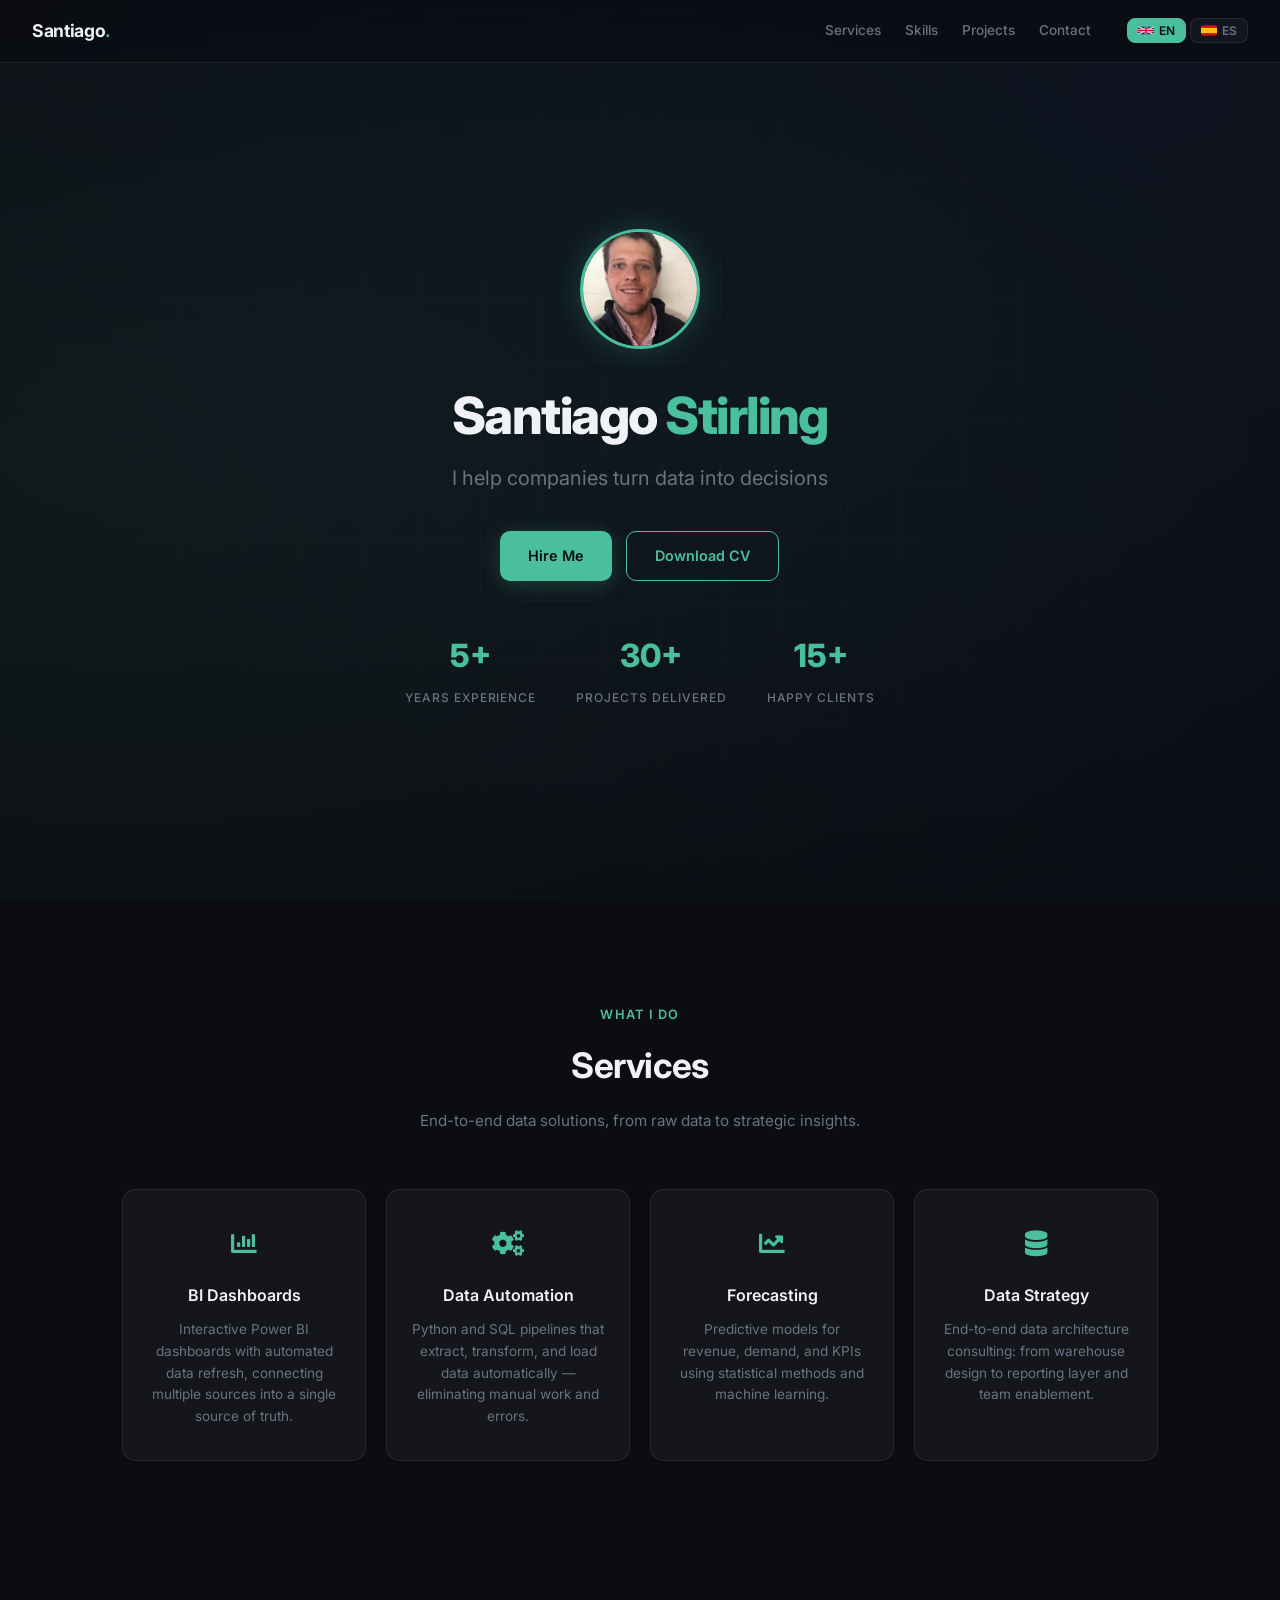
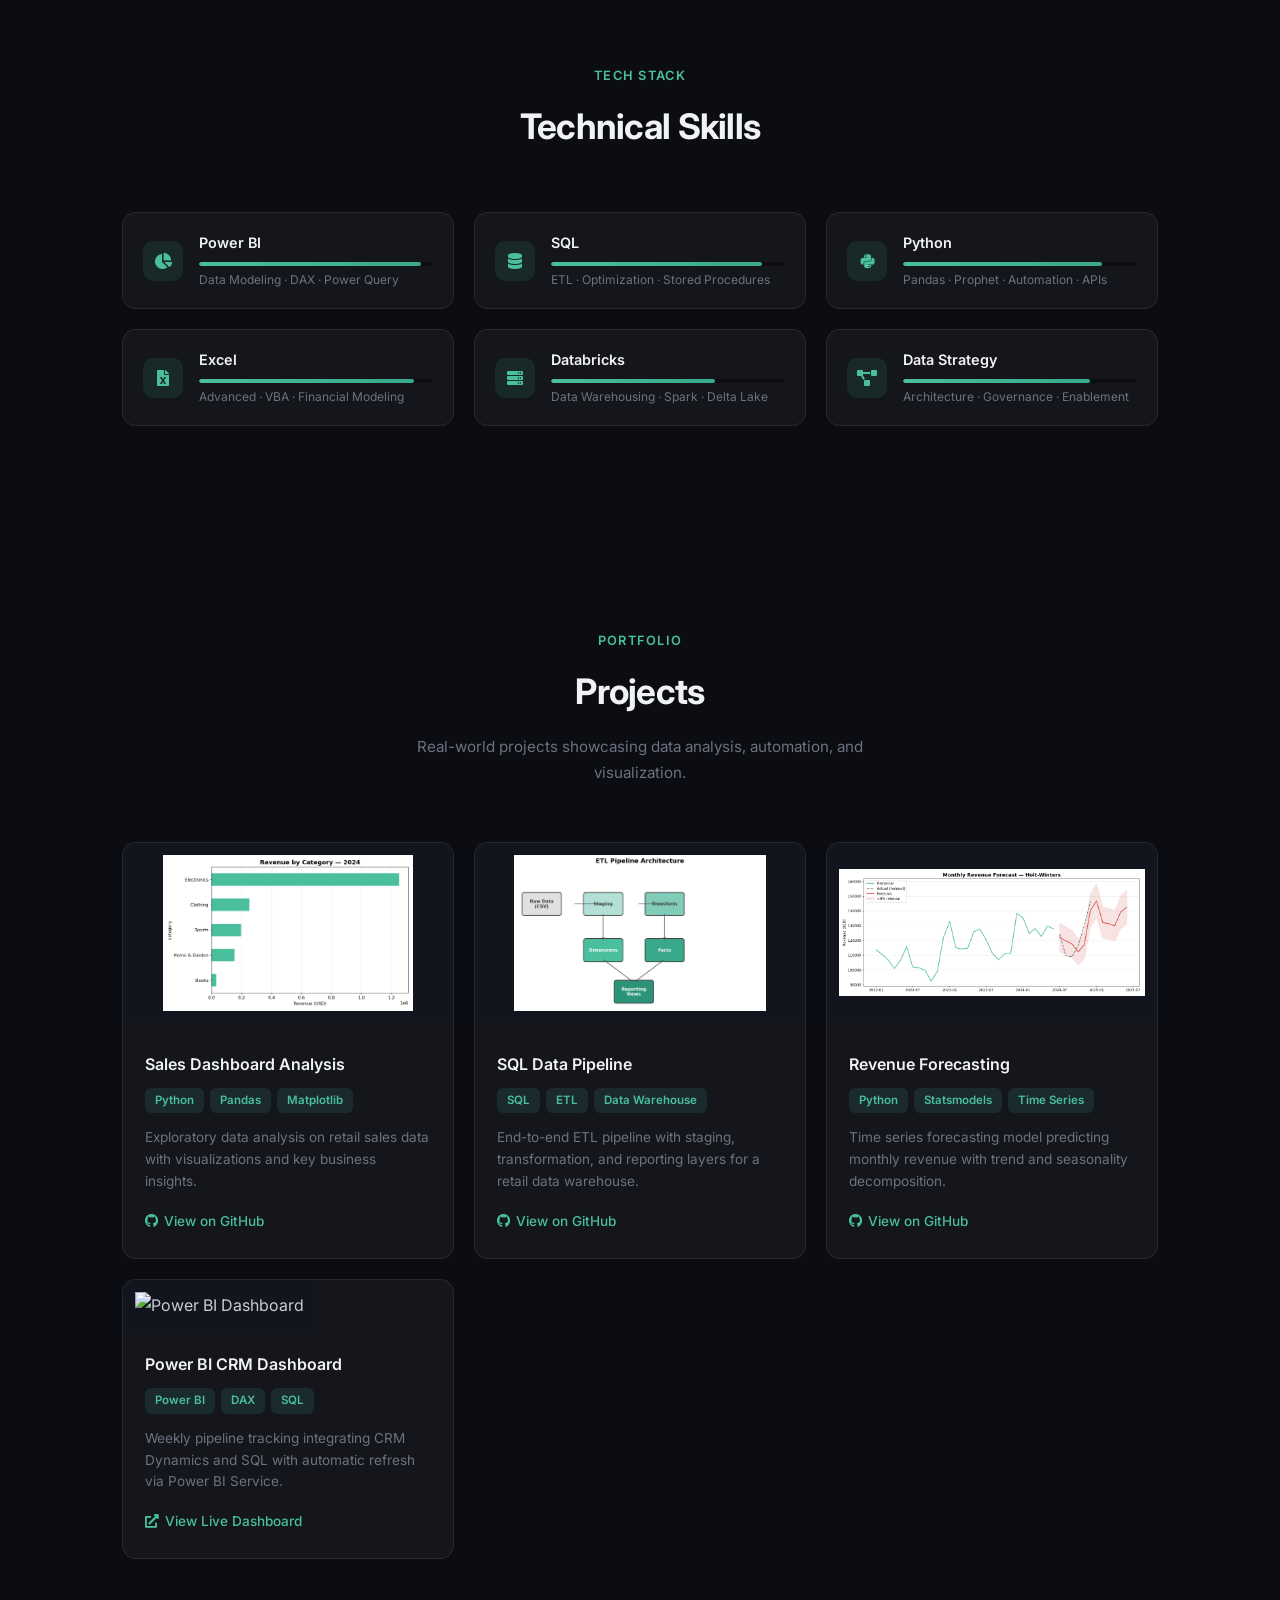
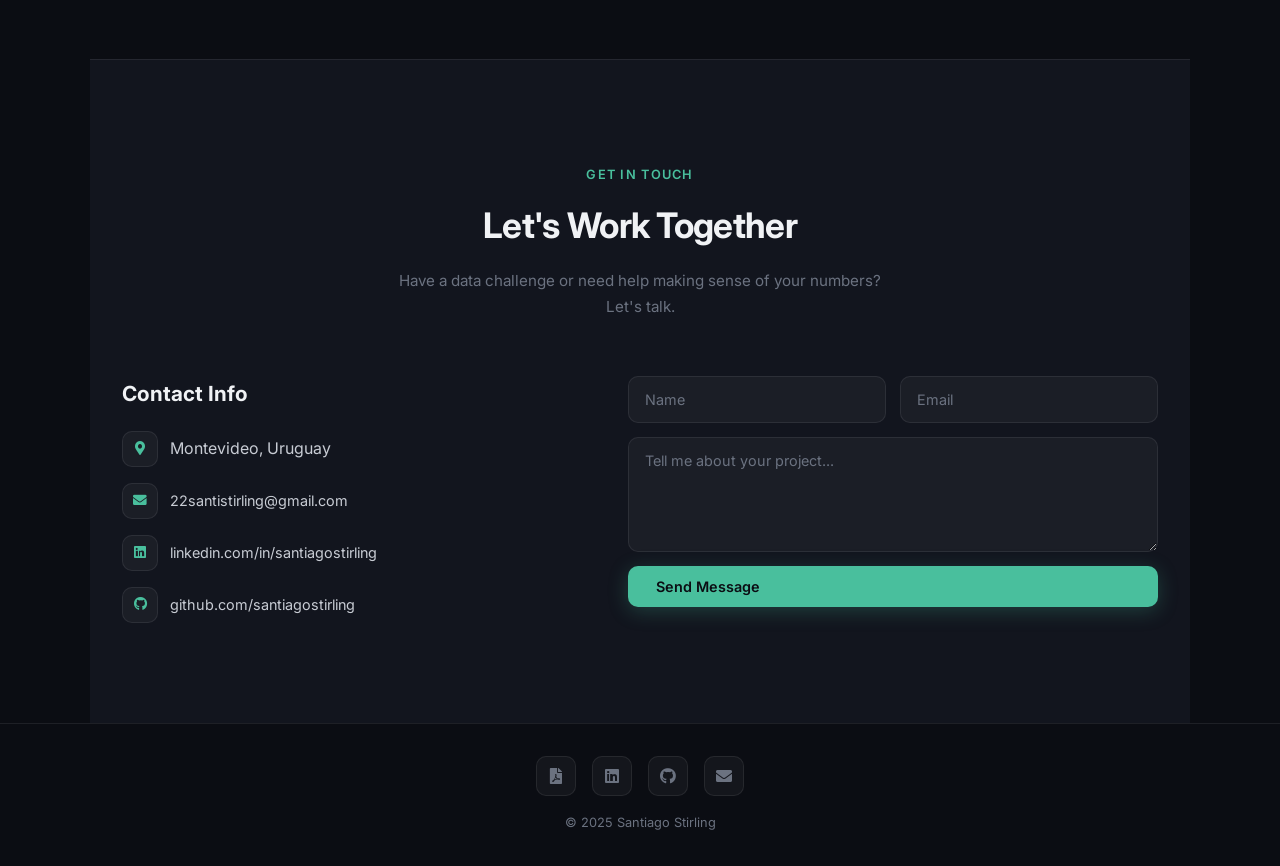
==== commit ba913b42: "Complete dark mode redesign: modern tech portfolio - Dark theme with glassmorphism cards, aurora gra" ====
--- a/index.html
+++ b/index.html
@@ -1,485 +1,567 @@
-<!DOCTYPE HTML>
+<!DOCTYPE html>
 <html lang="en">
-  <head>
-    <title>Santiago Stirling | Data & Analytics Consultant</title>
-    <meta charset="utf-8" />
-    <meta name="viewport" content="width=device-width, initial-scale=1, user-scalable=no" />
-    <meta name="description" content="Data & Analytics Consultant specializing in Power BI, SQL, and Python. I help companies turn raw data into actionable insights." />
-    <link rel="stylesheet" href="assets/css/main.css" />
-    <link rel="stylesheet" href="assets/css/custom.css" />
-    <link rel="icon" type="image/png" href="images/foto_cv.png" />
-  </head>
-  <body class="is-preload">
-
-    <header id="header">
-      <div class="inner">
-        <div class="lang-toggle">
-          <button id="lang-en" class="active" onclick="setLang('en')">
-            <svg class="flag" viewBox="0 0 60 30" xmlns="http://www.w3.org/2000/svg"><clipPath id="s"><path d="M0,0 v30 h60 v-30 z"/></clipPath><clipPath id="t"><path d="M30,15 h30 v15 z v15 h-30 z h-30 v-15 z v-15 h30 z"/></clipPath><g clip-path="url(#s)"><path d="M0,0 v30 h60 v-30 z" fill="#012169"/><path d="M0,0 L60,30 M60,0 L0,30" stroke="#fff" stroke-width="6"/><path d="M0,0 L60,30 M60,0 L0,30" clip-path="url(#t)" stroke="#C8102E" stroke-width="4"/><path d="M30,0 v30 M0,15 h60" stroke="#fff" stroke-width="10"/><path d="M30,0 v30 M0,15 h60" stroke="#C8102E" stroke-width="6"/></g></svg>
-            EN
-          </button>
-          <button id="lang-es" onclick="setLang('es')">
-            <svg class="flag" viewBox="0 0 750 500" xmlns="http://www.w3.org/2000/svg"><rect width="750" height="500" fill="#c60b1e"/><rect width="750" height="250" y="125" fill="#ffc400"/></svg>
-            ES
-          </button>
-        </div>
-        <a href="#" class="image avatar"><img src="images/foto_cv.png" alt="Santiago Stirling" /></a>
-        <h1>
-          <strong>Santiago Stirling</strong><br />
-          <span data-i18n="hero_subtitle">I help companies turn data into decisions</span>
-        </h1>
-      </div>
-    </header>
-
-    <div id="main">
-
-      <!-- About -->
-      <section id="one">
-        <header class="major">
-          <h2 data-i18n="about_title">About Me</h2>
-        </header>
-        <p data-i18n="about_text">
-          I'm a Certified Public Accountant with 5+ years of experience helping businesses unlock the value hidden in their data.
-          From building automated dashboards to forecasting revenue, I bridge the gap between raw numbers and strategic decisions.
-          <br><br>
-          My clients rely on me to integrate messy data sources, automate repetitive reporting, and deliver clear, visual insights they can act on — using <strong>Power BI</strong>, <strong>SQL</strong>, and <strong>Python</strong>.
-        </p>
-      </section>
-
-      <!-- Services -->
-      <section id="services">
-        <header class="major">
-          <h2 data-i18n="services_title">What I Do</h2>
-        </header>
-        <div class="services-grid">
-          <div class="service-card">
-            <div class="icon"><i class="fas fa-chart-bar"></i></div>
-            <h3 data-i18n="svc_bi_title">BI Dashboards</h3>
-            <p data-i18n="svc_bi_desc">Interactive Power BI dashboards with automated data refresh, connecting multiple sources into a single source of truth.</p>
-          </div>
-          <div class="service-card">
-            <div class="icon"><i class="fas fa-cogs"></i></div>
-            <h3 data-i18n="svc_auto_title">Data Automation</h3>
-            <p data-i18n="svc_auto_desc">Python and SQL pipelines that extract, transform, and load data automatically — eliminating manual work and errors.</p>
-          </div>
-          <div class="service-card">
-            <div class="icon"><i class="fas fa-chart-line"></i></div>
-            <h3 data-i18n="svc_forecast_title">Forecasting</h3>
-            <p data-i18n="svc_forecast_desc">Predictive models for revenue, demand, and KPIs using statistical methods and machine learning.</p>
-          </div>
-          <div class="service-card">
-            <div class="icon"><i class="fas fa-database"></i></div>
-            <h3 data-i18n="svc_strategy_title">Data Strategy</h3>
-            <p data-i18n="svc_strategy_desc">End-to-end data architecture consulting: from warehouse design to reporting layer and team enablement.</p>
-          </div>
-        </div>
-      </section>
-
-      <!-- Skills -->
-      <section id="skills">
-        <header class="major">
-          <h2 data-i18n="skills_title">Technical Skills</h2>
-        </header>
-        <ul>
-          <li>Power BI (Data Modeling, DAX, Power Query)</li>
-          <li>SQL (ETL, Optimization, Stored Procedures)</li>
-          <li>Python (Pandas, Prophet, Automation, APIs)</li>
-          <li>Excel (Advanced, VBA)</li>
-          <li>Databricks & Data Warehousing</li>
+<head>
+  <meta charset="utf-8"/>
+  <meta name="viewport" content="width=device-width, initial-scale=1"/>
+  <title>Santiago Stirling | Data & Analytics Consultant</title>
+  <meta name="description" content="Data & Analytics Consultant specializing in Power BI, SQL, and Python. I help companies turn raw data into actionable insights."/>
+  <link rel="icon" type="image/png" href="images/foto_cv.png"/>
+  <link rel="preconnect" href="https://fonts.googleapis.com"/>
+  <link href="https://fonts.googleapis.com/css2?family=Inter:wght@400;500;600;700;800&display=swap" rel="stylesheet"/>
+  <link rel="stylesheet" href="assets/css/fontawesome-all.min.css"/>
+  <style>
+    *,*::before,*::after{box-sizing:border-box;margin:0;padding:0}
+    :root{
+      --bg:#0b0d13;--bg2:#12151e;--bg3:#181c28;
+      --glass:rgba(255,255,255,0.04);--glass-border:rgba(255,255,255,0.08);
+      --accent:#49bf9d;--accent2:#3aa88a;--accent-glow:rgba(73,191,157,0.25);
+      --text:#c8ccd4;--text-dim:#6b7280;--white:#f0f2f5;
+      --radius:14px;
+    }
+    html{scroll-behavior:smooth}
+    body{font-family:'Inter',sans-serif;background:var(--bg);color:var(--text);line-height:1.7;overflow-x:hidden}
+    a{color:var(--accent);text-decoration:none;transition:color .2s}
+    a:hover{color:var(--white)}
+    ::selection{background:var(--accent);color:var(--bg)}
+
+    /* ===== NAV ===== */
+    .nav{position:fixed;top:0;left:0;right:0;z-index:100;padding:16px 32px;display:flex;justify-content:space-between;align-items:center;background:rgba(11,13,19,0.75);backdrop-filter:blur(16px);border-bottom:1px solid var(--glass-border);transition:background .3s}
+    .nav-logo{font-weight:700;font-size:1.1rem;color:var(--white);letter-spacing:-0.02em}
+    .nav-logo span{color:var(--accent)}
+    .nav-links{display:flex;gap:24px;align-items:center}
+    .nav-links a{color:var(--text-dim);font-size:.85rem;font-weight:500;border:none;transition:color .2s}
+    .nav-links a:hover{color:var(--white)}
+    .lang-toggle{display:flex;gap:4px;margin-left:12px}
+    .lang-toggle button{background:var(--glass);border:1px solid var(--glass-border);color:var(--text-dim);padding:4px 10px;border-radius:8px;cursor:pointer;font-size:.75rem;font-weight:600;font-family:'Inter',sans-serif;display:flex;align-items:center;gap:5px;transition:all .2s}
+    .lang-toggle button.active{background:var(--accent);color:var(--bg);border-color:var(--accent)}
+    .lang-toggle button:hover:not(.active){border-color:var(--accent);color:var(--accent)}
+    .lang-toggle .flag{width:16px;height:11px;border-radius:2px;flex-shrink:0}
+
+    /* ===== HERO ===== */
+    .hero{min-height:100vh;display:flex;align-items:center;justify-content:center;position:relative;padding:120px 32px 80px;overflow:hidden}
+    .hero::before{content:'';position:absolute;top:-50%;left:-50%;width:200%;height:200%;background:radial-gradient(ellipse at 30% 50%,rgba(73,191,157,0.08) 0%,transparent 50%),radial-gradient(ellipse at 70% 30%,rgba(59,130,246,0.05) 0%,transparent 50%);animation:aurora 15s ease-in-out infinite alternate}
+    @keyframes aurora{0%{transform:translate(0,0) rotate(0deg)}100%{transform:translate(-3%,2%) rotate(3deg)}}
+    .hero-grid{position:absolute;inset:0;background-image:linear-gradient(rgba(255,255,255,0.02) 1px,transparent 1px),linear-gradient(90deg,rgba(255,255,255,0.02) 1px,transparent 1px);background-size:60px 60px;mask-image:radial-gradient(ellipse at center,black 30%,transparent 70%)}
+    .hero-content{position:relative;z-index:1;text-align:center;max-width:720px}
+    .hero-avatar{width:120px;height:120px;border-radius:50%;border:3px solid var(--accent);box-shadow:0 0 30px var(--accent-glow);margin:0 auto 28px;object-fit:cover}
+    .hero h1{font-size:clamp(2rem,5vw,3.2rem);font-weight:800;color:var(--white);line-height:1.15;letter-spacing:-0.03em;margin-bottom:16px}
+    .hero h1 span{color:var(--accent)}
+    .hero-subtitle{font-size:clamp(1rem,2.5vw,1.25rem);color:var(--text-dim);margin-bottom:36px;font-weight:400}
+    .hero-cta{display:flex;gap:14px;justify-content:center;flex-wrap:wrap}
+    .btn{display:inline-flex;align-items:center;gap:8px;padding:12px 28px;border-radius:10px;font-weight:600;font-size:.9rem;font-family:'Inter',sans-serif;cursor:pointer;transition:all .25s;border:none}
+    .btn-primary{background:var(--accent);color:var(--bg);box-shadow:0 4px 20px var(--accent-glow)}
+    .btn-primary:hover{background:var(--white);color:var(--bg);box-shadow:0 4px 24px rgba(255,255,255,0.15);transform:translateY(-2px)}
+    .btn-outline{background:transparent;color:var(--accent);border:1.5px solid var(--accent)}
+    .btn-outline:hover{background:var(--accent);color:var(--bg);transform:translateY(-2px)}
+    .hero-stats{display:flex;gap:40px;justify-content:center;margin-top:48px}
+    .stat{text-align:center}
+    .stat-number{font-size:2rem;font-weight:800;color:var(--accent);display:block}
+    .stat-label{font-size:.75rem;color:var(--text-dim);text-transform:uppercase;letter-spacing:.08em;font-weight:500}
+
+    /* ===== SECTIONS ===== */
+    .section{padding:100px 32px;max-width:1100px;margin:0 auto}
+    .section-header{text-align:center;margin-bottom:56px}
+    .section-header h2{font-size:clamp(1.6rem,3vw,2.2rem);font-weight:700;color:var(--white);letter-spacing:-0.02em;margin-bottom:12px}
+    .section-header p{color:var(--text-dim);max-width:520px;margin:0 auto;font-size:.95rem}
+    .section-label{display:inline-block;color:var(--accent);font-size:.8rem;font-weight:600;letter-spacing:.1em;text-transform:uppercase;margin-bottom:10px}
+    .divider{width:48px;height:3px;background:var(--accent);border-radius:2px;margin:0 auto}
+
+    /* ===== SERVICES ===== */
+    .services-grid{display:grid;grid-template-columns:repeat(auto-fit,minmax(240px,1fr));gap:20px}
+    .service-card{background:var(--glass);border:1px solid var(--glass-border);border-radius:var(--radius);padding:32px 24px;text-align:center;transition:all .3s;position:relative;overflow:hidden}
+    .service-card::before{content:'';position:absolute;top:0;left:50%;transform:translateX(-50%);width:60%;height:1px;background:linear-gradient(90deg,transparent,var(--accent),transparent);opacity:0;transition:opacity .3s}
+    .service-card:hover{border-color:rgba(73,191,157,0.2);transform:translateY(-4px);box-shadow:0 12px 40px rgba(0,0,0,0.3)}
+    .service-card:hover::before{opacity:1}
+    .service-card .icon{font-size:1.6rem;color:var(--accent);margin-bottom:16px}
+    .service-card h3{font-size:1rem;font-weight:600;color:var(--white);margin-bottom:10px}
+    .service-card p{font-size:.85rem;color:var(--text-dim);line-height:1.6;margin:0}
+
+    /* ===== SKILLS ===== */
+    .skills-grid{display:grid;grid-template-columns:repeat(auto-fit,minmax(280px,1fr));gap:20px}
+    .skill-item{display:flex;align-items:center;gap:16px;background:var(--glass);border:1px solid var(--glass-border);border-radius:var(--radius);padding:18px 20px;transition:border-color .3s}
+    .skill-item:hover{border-color:rgba(73,191,157,0.2)}
+    .skill-icon{width:40px;height:40px;border-radius:10px;background:rgba(73,191,157,0.1);display:flex;align-items:center;justify-content:center;color:var(--accent);font-size:1rem;flex-shrink:0}
+    .skill-info{flex:1}
+    .skill-name{font-weight:600;font-size:.9rem;color:var(--white);margin-bottom:6px}
+    .skill-bar{height:4px;background:var(--bg);border-radius:2px;overflow:hidden}
+    .skill-fill{height:100%;background:linear-gradient(90deg,var(--accent),var(--accent2));border-radius:2px;transition:width 1.2s cubic-bezier(.25,.8,.25,1)}
+    .skill-tags{font-size:.75rem;color:var(--text-dim);margin-top:4px}
+
+    /* ===== PROJECTS ===== */
+    .projects-grid{display:grid;grid-template-columns:repeat(auto-fit,minmax(280px,1fr));gap:20px}
+    .project-card{background:var(--glass);border:1px solid var(--glass-border);border-radius:var(--radius);overflow:hidden;transition:all .3s}
+    .project-card:hover{border-color:rgba(73,191,157,0.2);transform:translateY(-4px);box-shadow:0 12px 40px rgba(0,0,0,0.3)}
+    .project-img{width:100%;height:180px;object-fit:contain;background:var(--bg2);padding:12px}
+    .project-body{padding:20px 22px 24px}
+    .project-body h3{font-size:1rem;font-weight:600;color:var(--white);margin-bottom:10px}
+    .project-body p{font-size:.85rem;color:var(--text-dim);line-height:1.6;margin-bottom:14px}
+    .tech-tags{display:flex;flex-wrap:wrap;gap:6px;margin-bottom:14px}
+    .tech-tags span{background:rgba(73,191,157,0.12);color:var(--accent);padding:3px 10px;border-radius:6px;font-size:.72rem;font-weight:600}
+    .project-link{display:inline-flex;align-items:center;gap:6px;font-size:.85rem;font-weight:500;color:var(--accent)}
+    .project-link:hover{color:var(--white)}
+
+    /* ===== CONTACT ===== */
+    .contact-section{background:var(--bg2);border-top:1px solid var(--glass-border)}
+    .contact-grid{display:grid;grid-template-columns:1fr 1fr;gap:48px;align-items:start}
+    .contact-info h3{font-size:1.3rem;font-weight:700;color:var(--white);margin-bottom:20px}
+    .contact-info p{color:var(--text-dim);margin-bottom:28px;font-size:.9rem}
+    .contact-links{list-style:none;display:flex;flex-direction:column;gap:16px}
+    .contact-links li{display:flex;align-items:center;gap:12px;color:var(--text)}
+    .contact-links li i{width:36px;height:36px;border-radius:10px;background:var(--glass);border:1px solid var(--glass-border);display:flex;align-items:center;justify-content:center;color:var(--accent);font-size:.85rem}
+    .contact-links li a{color:var(--text);font-size:.9rem}
+    .contact-links li a:hover{color:var(--accent)}
+    .contact-form{display:flex;flex-direction:column;gap:14px}
+    .contact-form input,.contact-form textarea{background:var(--glass);border:1px solid var(--glass-border);border-radius:10px;padding:14px 16px;color:var(--white);font-family:'Inter',sans-serif;font-size:.9rem;transition:border-color .2s;resize:vertical}
+    .contact-form input:focus,.contact-form textarea:focus{outline:none;border-color:var(--accent)}
+    .contact-form input::placeholder,.contact-form textarea::placeholder{color:var(--text-dim)}
+    .contact-form .form-row{display:grid;grid-template-columns:1fr 1fr;gap:14px}
+
+    /* ===== FOOTER ===== */
+    .footer{padding:32px;text-align:center;border-top:1px solid var(--glass-border)}
+    .footer-icons{display:flex;justify-content:center;gap:16px;margin-bottom:16px}
+    .footer-icons a{width:40px;height:40px;border-radius:10px;background:var(--glass);border:1px solid var(--glass-border);display:flex;align-items:center;justify-content:center;color:var(--text-dim);font-size:1rem;transition:all .2s}
+    .footer-icons a:hover{color:var(--accent);border-color:var(--accent);transform:translateY(-2px)}
+    .footer p{font-size:.8rem;color:var(--text-dim)}
+
+    /* ===== TOAST ===== */
+    .contact-toast{position:fixed;right:20px;bottom:24px;min-width:260px;max-width:calc(100% - 48px);padding:12px 14px;color:#fff;border-radius:10px;box-shadow:0 8px 24px rgba(0,0,0,.4);display:flex;gap:10px;align-items:center;transform:translateY(18px);opacity:0;transition:transform .25s cubic-bezier(.2,.9,.2,1),opacity .25s;z-index:1400;font-size:.9rem}
+    .contact-toast.show{transform:translateY(0);opacity:1}
+    .contact-toast.success{background:linear-gradient(90deg,#1fa65a,#0f8a45)}
+    .contact-toast.error{background:linear-gradient(90deg,#d64545,#a12d2d)}
+    .contact-toast .msg{flex:1}
+    .contact-toast .close{background:transparent;border:none;color:rgba(255,255,255,.9);font-weight:700;cursor:pointer;padding:6px;border-radius:6px}
+    #cv-feedback{position:fixed;right:16px;bottom:64px;display:none;padding:8px 12px;border-radius:6px;color:#fff;font-size:.9rem;z-index:1300}
+    #contact-feedback{position:absolute;left:-9999px;width:1px;height:1px;overflow:hidden}
+
+    /* ===== FADE IN ===== */
+    .fade-in{opacity:0;transform:translateY(30px);transition:opacity .7s,transform .7s}
+    .fade-in.visible{opacity:1;transform:translateY(0)}
+
+    /* ===== MOBILE ===== */
+    @media(max-width:768px){
+      .nav{padding:12px 20px}
+      .nav-links a:not(.lang-toggle *){display:none}
+      .hero{padding:100px 20px 60px}
+      .hero-stats{gap:24px}
+      .section{padding:64px 20px}
+      .contact-grid{grid-template-columns:1fr}
+      .contact-form .form-row{grid-template-columns:1fr}
+      .hero-cta{flex-direction:column;align-items:center}
+    }
+    @media(max-width:480px){
+      .hero-stats{flex-direction:column;gap:16px}
+      .services-grid,.skills-grid,.projects-grid{grid-template-columns:1fr}
+    }
+  </style>
+</head>
+<body>
+
+  <!-- Nav -->
+  <nav class="nav">
+    <div class="nav-logo">Santiago<span>.</span></div>
+    <div class="nav-links">
+      <a href="#services" data-i18n="nav_services">Services</a>
+      <a href="#skills" data-i18n="nav_skills">Skills</a>
+      <a href="#projects" data-i18n="nav_projects">Projects</a>
+      <a href="#contact" data-i18n="nav_contact">Contact</a>
+      <div class="lang-toggle">
+        <button id="lang-en" class="active" onclick="setLang('en')">
+          <svg class="flag" viewBox="0 0 60 30" xmlns="http://www.w3.org/2000/svg"><clipPath id="s"><path d="M0,0 v30 h60 v-30 z"/></clipPath><clipPath id="t2"><path d="M30,15 h30 v15 z v15 h-30 z h-30 v-15 z v-15 h30 z"/></clipPath><g clip-path="url(#s)"><path d="M0,0 v30 h60 v-30 z" fill="#012169"/><path d="M0,0 L60,30 M60,0 L0,30" stroke="#fff" stroke-width="6"/><path d="M0,0 L60,30 M60,0 L0,30" clip-path="url(#t2)" stroke="#C8102E" stroke-width="4"/><path d="M30,0 v30 M0,15 h60" stroke="#fff" stroke-width="10"/><path d="M30,0 v30 M0,15 h60" stroke="#C8102E" stroke-width="6"/></g></svg>
+          EN
+        </button>
+        <button id="lang-es" onclick="setLang('es')">
+          <svg class="flag" viewBox="0 0 750 500" xmlns="http://www.w3.org/2000/svg"><rect width="750" height="500" fill="#c60b1e"/><rect width="750" height="250" y="125" fill="#ffc400"/></svg>
+          ES
+        </button>
+      </div>
+    </div>
+  </nav>
+
+  <!-- Hero -->
+  <section class="hero">
+    <div class="hero-grid"></div>
+    <div class="hero-content">
+      <img src="images/foto_cv.png" alt="Santiago Stirling" class="hero-avatar"/>
+      <h1>Santiago <span>Stirling</span></h1>
+      <p class="hero-subtitle" data-i18n="hero_subtitle">I help companies turn data into decisions</p>
+      <div class="hero-cta">
+        <a href="#contact" class="btn btn-primary" data-i18n="btn_hire">Hire Me</a>
+        <a href="./assets/docs/Santiago_Stirling_CV.pdf" class="btn btn-outline" data-cv data-filename="Santiago_Stirling_CV.pdf" target="_blank" rel="noopener noreferrer" data-i18n="download_cv">Download CV</a>
+      </div>
+      <div class="hero-stats">
+        <div class="stat"><span class="stat-number">5+</span><span class="stat-label" data-i18n="stat_years">Years Experience</span></div>
+        <div class="stat"><span class="stat-number">30+</span><span class="stat-label" data-i18n="stat_projects">Projects Delivered</span></div>
+        <div class="stat"><span class="stat-number">15+</span><span class="stat-label" data-i18n="stat_clients">Happy Clients</span></div>
+      </div>
+    </div>
+  </section>
+
+  <!-- Services -->
+  <section class="section fade-in" id="services">
+    <div class="section-header">
+      <span class="section-label" data-i18n="services_label">What I Do</span>
+      <h2 data-i18n="services_title">Services</h2>
+      <p data-i18n="services_sub">End-to-end data solutions, from raw data to strategic insights.</p>
+    </div>
+    <div class="services-grid">
+      <div class="service-card">
+        <div class="icon"><i class="fas fa-chart-bar"></i></div>
+        <h3 data-i18n="svc_bi_title">BI Dashboards</h3>
+        <p data-i18n="svc_bi_desc">Interactive Power BI dashboards with automated data refresh, connecting multiple sources into a single source of truth.</p>
+      </div>
+      <div class="service-card">
+        <div class="icon"><i class="fas fa-cogs"></i></div>
+        <h3 data-i18n="svc_auto_title">Data Automation</h3>
+        <p data-i18n="svc_auto_desc">Python and SQL pipelines that extract, transform, and load data automatically — eliminating manual work and errors.</p>
+      </div>
+      <div class="service-card">
+        <div class="icon"><i class="fas fa-chart-line"></i></div>
+        <h3 data-i18n="svc_forecast_title">Forecasting</h3>
+        <p data-i18n="svc_forecast_desc">Predictive models for revenue, demand, and KPIs using statistical methods and machine learning.</p>
+      </div>
+      <div class="service-card">
+        <div class="icon"><i class="fas fa-database"></i></div>
+        <h3 data-i18n="svc_strategy_title">Data Strategy</h3>
+        <p data-i18n="svc_strategy_desc">End-to-end data architecture consulting: from warehouse design to reporting layer and team enablement.</p>
+      </div>
+    </div>
+  </section>
+
+  <!-- Skills -->
+  <section class="section fade-in" id="skills">
+    <div class="section-header">
+      <span class="section-label" data-i18n="skills_label">Tech Stack</span>
+      <h2 data-i18n="skills_title">Technical Skills</h2>
+    </div>
+    <div class="skills-grid">
+      <div class="skill-item">
+        <div class="skill-icon"><i class="fas fa-chart-pie"></i></div>
+        <div class="skill-info">
+          <div class="skill-name">Power BI</div>
+          <div class="skill-bar"><div class="skill-fill" data-width="95"></div></div>
+          <div class="skill-tags">Data Modeling · DAX · Power Query</div>
+        </div>
+      </div>
+      <div class="skill-item">
+        <div class="skill-icon"><i class="fas fa-database"></i></div>
+        <div class="skill-info">
+          <div class="skill-name">SQL</div>
+          <div class="skill-bar"><div class="skill-fill" data-width="90"></div></div>
+          <div class="skill-tags">ETL · Optimization · Stored Procedures</div>
+        </div>
+      </div>
+      <div class="skill-item">
+        <div class="skill-icon"><i class="fab fa-python"></i></div>
+        <div class="skill-info">
+          <div class="skill-name">Python</div>
+          <div class="skill-bar"><div class="skill-fill" data-width="85"></div></div>
+          <div class="skill-tags">Pandas · Prophet · Automation · APIs</div>
+        </div>
+      </div>
+      <div class="skill-item">
+        <div class="skill-icon"><i class="fas fa-file-excel"></i></div>
+        <div class="skill-info">
+          <div class="skill-name">Excel</div>
+          <div class="skill-bar"><div class="skill-fill" data-width="92"></div></div>
+          <div class="skill-tags">Advanced · VBA · Financial Modeling</div>
+        </div>
+      </div>
+      <div class="skill-item">
+        <div class="skill-icon"><i class="fas fa-server"></i></div>
+        <div class="skill-info">
+          <div class="skill-name">Databricks</div>
+          <div class="skill-bar"><div class="skill-fill" data-width="70"></div></div>
+          <div class="skill-tags">Data Warehousing · Spark · Delta Lake</div>
+        </div>
+      </div>
+      <div class="skill-item">
+        <div class="skill-icon"><i class="fas fa-project-diagram"></i></div>
+        <div class="skill-info">
+          <div class="skill-name">Data Strategy</div>
+          <div class="skill-bar"><div class="skill-fill" data-width="80"></div></div>
+          <div class="skill-tags">Architecture · Governance · Enablement</div>
+        </div>
+      </div>
+    </div>
+  </section>
+
+  <!-- Projects -->
+  <section class="section fade-in" id="projects">
+    <div class="section-header">
+      <span class="section-label" data-i18n="projects_label">Portfolio</span>
+      <h2 data-i18n="projects_title">Projects</h2>
+      <p data-i18n="projects_sub">Real-world projects showcasing data analysis, automation, and visualization.</p>
+    </div>
+    <div class="projects-grid">
+      <div class="project-card">
+        <img src="images/thumbs/project_sales.png" alt="Sales Dashboard" class="project-img"/>
+        <div class="project-body">
+          <h3 data-i18n="proj1_title">Sales Dashboard Analysis</h3>
+          <div class="tech-tags"><span>Python</span><span>Pandas</span><span>Matplotlib</span></div>
+          <p data-i18n="proj1_desc">Exploratory data analysis on retail sales data with visualizations and key business insights.</p>
+          <a href="https://github.com/santiagostirling/sales_dashboard" target="_blank" class="project-link"><i class="fab fa-github"></i> <span data-i18n="view_github">View on GitHub</span></a>
+        </div>
+      </div>
+      <div class="project-card">
+        <img src="images/thumbs/project_sql.png" alt="SQL Pipeline" class="project-img"/>
+        <div class="project-body">
+          <h3 data-i18n="proj2_title">SQL Data Pipeline</h3>
+          <div class="tech-tags"><span>SQL</span><span>ETL</span><span>Data Warehouse</span></div>
+          <p data-i18n="proj2_desc">End-to-end ETL pipeline with staging, transformation, and reporting layers for a retail data warehouse.</p>
+          <a href="https://github.com/santiagostirling/sql_data_pipeline" target="_blank" class="project-link"><i class="fab fa-github"></i> <span data-i18n="view_github">View on GitHub</span></a>
+        </div>
+      </div>
+      <div class="project-card">
+        <img src="images/thumbs/project_forecast.png" alt="Revenue Forecasting" class="project-img"/>
+        <div class="project-body">
+          <h3 data-i18n="proj3_title">Revenue Forecasting</h3>
+          <div class="tech-tags"><span>Python</span><span>Statsmodels</span><span>Time Series</span></div>
+          <p data-i18n="proj3_desc">Time series forecasting model predicting monthly revenue with trend and seasonality decomposition.</p>
+          <a href="https://github.com/santiagostirling/revenue_forecasting" target="_blank" class="project-link"><i class="fab fa-github"></i> <span data-i18n="view_github">View on GitHub</span></a>
+        </div>
+      </div>
+      <div class="project-card">
+        <img src="images/thumbs/powerbi.png" alt="Power BI Dashboard" class="project-img"/>
+        <div class="project-body">
+          <h3 data-i18n="proj4_title">Power BI CRM Dashboard</h3>
+          <div class="tech-tags"><span>Power BI</span><span>DAX</span><span>SQL</span></div>
+          <p data-i18n="proj4_desc">Weekly pipeline tracking integrating CRM Dynamics and SQL with automatic refresh via Power BI Service.</p>
+          <a href="https://app.powerbi.com/view?r=eyJrIjoiYjZjNTA1MzctYTcwYi00OGE3LTllZTItMTdlMjU2MGY5MTgzIiwidCI6ImRjNGFjZGIwLTI5YzEtNDBjNC1iMWE1LTg5YjM0MDdjMWI1ZiIsImMiOjR9" target="_blank" class="project-link"><i class="fas fa-external-link-alt"></i> <span data-i18n="view_live">View Live Dashboard</span></a>
+        </div>
+      </div>
+    </div>
+  </section>
+
+  <!-- Contact -->
+  <section class="section contact-section fade-in" id="contact">
+    <div class="section-header">
+      <span class="section-label" data-i18n="contact_label">Get in Touch</span>
+      <h2 data-i18n="contact_title">Let's Work Together</h2>
+      <p data-i18n="contact_text">Have a data challenge or need help making sense of your numbers? Let's talk.</p>
+    </div>
+    <div class="contact-grid">
+      <div class="contact-info">
+        <h3 data-i18n="contact_info_title">Contact Info</h3>
+        <ul class="contact-links">
+          <li><i class="fas fa-map-marker-alt"></i> Montevideo, Uruguay</li>
+          <li><i class="fas fa-envelope"></i> <a href="mailto:22santistirling@gmail.com">22santistirling@gmail.com</a></li>
+          <li><i class="fab fa-linkedin"></i> <a href="https://www.linkedin.com/in/santiago-stirling-878bb5154/" target="_blank" rel="noopener noreferrer">linkedin.com/in/santiagostirling</a></li>
+          <li><i class="fab fa-github"></i> <a href="https://github.com/santiagostirling" target="_blank" rel="noopener noreferrer">github.com/santiagostirling</a></li>
         </ul>
-      </section>
-
-      <!-- Projects -->
-      <section id="two">
-        <header class="major">
-          <h2 data-i18n="projects_title">Projects</h2>
-        </header>
-        <div class="row">
-
-          <article class="col-6 col-12-xsmall work-item">
-            <a href="https://github.com/santiagostirling/sales-dashboard-analysis" target="_blank" rel="noopener noreferrer" class="project-thumb">
-              <img src="images/thumbs/project_sales.png" alt="Sales Dashboard Analysis" />
-            </a>
-            <h3 data-i18n="proj1_title">Sales Dashboard Analysis</h3>
-            <div class="tech-tags">
-              <span>Python</span><span>Pandas</span><span>Matplotlib</span>
-            </div>
-            <p data-i18n="proj1_desc">Exploratory data analysis on retail sales data with visualizations and key business insights.</p>
-            <a href="https://github.com/santiagostirling/sales-dashboard-analysis" target="_blank" class="project-link">
-              <i class="fab fa-github"></i> <span data-i18n="view_github">View on GitHub</span>
-            </a>
-          </article>
-
-          <article class="col-6 col-12-xsmall work-item">
-            <a href="https://github.com/santiagostirling/sql-data-pipeline" target="_blank" rel="noopener noreferrer" class="project-thumb">
-              <img src="images/thumbs/project_sql.png" alt="SQL Data Pipeline" />
-            </a>
-            <h3 data-i18n="proj2_title">SQL Data Pipeline</h3>
-            <div class="tech-tags">
-              <span>SQL</span><span>ETL</span><span>Data Warehouse</span>
-            </div>
-            <p data-i18n="proj2_desc">End-to-end ETL pipeline with staging, transformation, and reporting layers for a retail data warehouse.</p>
-            <a href="https://github.com/santiagostirling/sql-data-pipeline" target="_blank" class="project-link">
-              <i class="fab fa-github"></i> <span data-i18n="view_github">View on GitHub</span>
-            </a>
-          </article>
-
-          <article class="col-6 col-12-xsmall work-item">
-            <a href="https://github.com/santiagostirling/revenue-forecasting" target="_blank" rel="noopener noreferrer" class="project-thumb">
-              <img src="images/thumbs/project_forecast.png" alt="Revenue Forecasting" />
-            </a>
-            <h3 data-i18n="proj3_title">Revenue Forecasting</h3>
-            <div class="tech-tags">
-              <span>Python</span><span>Statsmodels</span><span>Time Series</span>
-            </div>
-            <p data-i18n="proj3_desc">Time series forecasting model predicting monthly revenue with trend and seasonality decomposition.</p>
-            <a href="https://github.com/santiagostirling/revenue-forecasting" target="_blank" class="project-link">
-              <i class="fab fa-github"></i> <span data-i18n="view_github">View on GitHub</span>
-            </a>
-          </article>
-
-          <article class="col-6 col-12-xsmall work-item">
-            <a href="https://app.powerbi.com/view?r=eyJrIjoiYjZjNTA1MzctYTcwYi00OGE3LTllZTItMTdlMjU2MGY5MTgzIiwidCI6ImRjNGFjZGIwLTI5YzEtNDBjNC1iMWE1LTg5YjM0MDdjMWI1ZiIsImMiOjR9" target="_blank" rel="noopener noreferrer" class="project-thumb">
-              <img src="images/thumbs/powerbi.png" alt="Power BI CRM Dashboard" />
-            </a>
-            <h3 data-i18n="proj4_title">Power BI CRM Dashboard</h3>
-            <div class="tech-tags">
-              <span>Power BI</span><span>DAX</span><span>SQL</span>
-            </div>
-            <p data-i18n="proj4_desc">Weekly pipeline tracking integrating CRM Dynamics and SQL with automatic refresh via Power BI Service.</p>
-            <a href="https://app.powerbi.com/view?r=eyJrIjoiYjZjNTA1MzctYTcwYi00OGE3LTllZTItMTdlMjU2MGY5MTgzIiwidCI6ImRjNGFjZGIwLTI5YzEtNDBjNC1iMWE1LTg5YjM0MDdjMWI1ZiIsImMiOjR9" target="_blank" class="project-link">
-              <i class="fas fa-external-link-alt"></i> <span data-i18n="view_live">View Live Dashboard</span>
-            </a>
-          </article>
-
-        </div>
-      </section>
-
-      <!-- Contact -->
-      <section id="three">
-        <h2 data-i18n="contact_title">Let's Work Together</h2>
-        <p data-i18n="contact_text">
-          Have a data challenge or need help making sense of your numbers? Let's talk — I'd love to help.
-        </p>
-        <div class="row">
-          <div class="col-8 col-12-small">
-            <form id="contact-form" novalidate>
-              <div class="row gtr-uniform gtr-50">
-                <div class="col-6 col-12-xsmall">
-                  <input type="text" name="name" id="name" placeholder="Name" data-i18n-placeholder="ph_name" required />
-                </div>
-                <div class="col-6 col-12-xsmall">
-                  <input type="email" name="email" id="email" placeholder="Email" data-i18n-placeholder="ph_email" required />
-                </div>
-                <div class="col-12">
-                  <textarea name="message" id="message" placeholder="Message" data-i18n-placeholder="ph_message" rows="4" required></textarea>
-                </div>
-              </div>
-
-              <div class="row">
-                <div class="col-12">
-                  <div style="display:flex;align-items:center;gap:12px;">
-                    <button type="submit" id="contact-submit" class="primary" data-i18n="btn_send">Send Message</button>
-                    <div id="contact-spinner" aria-hidden="true"></div>
-                    <div id="contact-feedback" role="status"></div>
-                  </div>
-                </div>
-              </div>
-            </form>
-          </div>
-          <div class="col-4 col-12-small">
-            <ul class="labeled-icons">
-              <li>
-                <h3 class="icon solid fa-home"><span class="label">Location</span></h3>
-                Montevideo, Uruguay
-              </li>
-              <li>
-                <h3 class="icon solid fa-envelope"><span class="label">Email</span></h3>
-                <a href="mailto:22santistirling@gmail.com">22santistirling@gmail.com</a>
-              </li>
-              <li>
-                <h3 class="icon brands fa-linkedin"><span class="label">LinkedIn</span></h3>
-                <a href="https://www.linkedin.com/in/santiago-stirling-878bb5154/" target="_blank" rel="noopener noreferrer">
-                  linkedin.com/in/santiagostirling
-                </a>
-              </li>
-              <li>
-                <h3 class="icon solid fa-file-pdf"><span class="label">CV</span></h3>
-                <a href="./assets/docs/Santiago_Stirling_CV.pdf" data-cv data-filename="Santiago_Stirling_CV.pdf" target="_blank" rel="noopener noreferrer" data-i18n="download_cv">
-                  Download My CV
-                </a>
-              </li>
-              <li>
-                <h3 class="icon brands fa-github"><span class="label">GitHub</span></h3>
-                <a href="https://github.com/santiagostirling" target="_blank" rel="noopener noreferrer">
-                  github.com/santiagostirling
-                </a>
-              </li>
-            </ul>
-          </div>
-        </div>
-      </section>
-    </div>
-
-    <footer id="footer">
-      <div class="inner">
-        <ul class="icons">
-          <li>
-            <a href="./assets/docs/Santiago_Stirling_CV.pdf" data-cv data-filename="Santiago_Stirling_CV.pdf" class="icon solid fa-file-pdf" target="_blank" rel="noopener noreferrer">
-              <span class="label">Download CV</span>
-            </a>
-          </li>
-          <li><a href="https://www.linkedin.com/in/santiago-stirling-878bb5154/" class="icon brands fa-linkedin" target="_blank" rel="noopener noreferrer"><span class="label">LinkedIn</span></a></li>
-          <li><a href="https://github.com/santiagostirling" class="icon brands fa-github" target="_blank" rel="noopener noreferrer"><span class="label">GitHub</span></a></li>
-          <li><a href="mailto:22santistirling@gmail.com" class="icon solid fa-envelope"><span class="label">Email</span></a></li>
-        </ul>
-        <ul class="copyright">
-          <li>&copy; 2025 Santiago Stirling</li><li>Design adapted from HTML5 UP Strata</li>
-        </ul>
-      </div>
-    </footer>
-
-    <script src="assets/js/jquery.min.js"></script>
-    <script src="assets/js/jquery.poptrox.min.js"></script>
-    <script src="assets/js/browser.min.js"></script>
-    <script src="assets/js/breakpoints.min.js"></script>
-    <script src="assets/js/util.js"></script>
-    <script src="assets/js/main.js"></script>
-
-    <script>
-      // ===== i18n =====
-      var translations = {
-        en: {
-          hero_subtitle: "I help companies turn data into decisions",
-          about_title: "About Me",
-          about_text: 'I\'m a Certified Public Accountant with 5+ years of experience helping businesses unlock the value hidden in their data. From building automated dashboards to forecasting revenue, I bridge the gap between raw numbers and strategic decisions.<br><br>My clients rely on me to integrate messy data sources, automate repetitive reporting, and deliver clear, visual insights they can act on — using <strong>Power BI</strong>, <strong>SQL</strong>, and <strong>Python</strong>.',
-          services_title: "What I Do",
-          svc_bi_title: "BI Dashboards",
-          svc_bi_desc: "Interactive Power BI dashboards with automated data refresh, connecting multiple sources into a single source of truth.",
-          svc_auto_title: "Data Automation",
-          svc_auto_desc: "Python and SQL pipelines that extract, transform, and load data automatically — eliminating manual work and errors.",
-          svc_forecast_title: "Forecasting",
-          svc_forecast_desc: "Predictive models for revenue, demand, and KPIs using statistical methods and machine learning.",
-          svc_strategy_title: "Data Strategy",
-          svc_strategy_desc: "End-to-end data architecture consulting: from warehouse design to reporting layer and team enablement.",
-          skills_title: "Technical Skills",
-          projects_title: "Projects",
-          proj1_title: "Sales Dashboard Analysis",
-          proj1_desc: "Exploratory data analysis on retail sales data with visualizations and key business insights.",
-          proj2_title: "SQL Data Pipeline",
-          proj2_desc: "End-to-end ETL pipeline with staging, transformation, and reporting layers for a retail data warehouse.",
-          proj3_title: "Revenue Forecasting",
-          proj3_desc: "Time series forecasting model predicting monthly revenue with trend and seasonality decomposition.",
-          proj4_title: "Power BI CRM Dashboard",
-          proj4_desc: "Weekly pipeline tracking integrating CRM Dynamics and SQL with automatic refresh via Power BI Service.",
-          view_github: "View on GitHub",
-          view_live: "View Live Dashboard",
-          contact_title: "Let’s Work Together",
-          contact_text: "Have a data challenge or need help making sense of your numbers? Let’s talk — I’d love to help.",
-          ph_name: "Name",
-          ph_email: "Email",
-          ph_message: "Message",
-          btn_send: "Send Message",
-          download_cv: "Download My CV",
-          msg_fill_all: "Please fill in all fields.",
-          msg_invalid_email: "Invalid email address.",
-          msg_sent: "Message sent. Thank you!",
-          msg_send_error: "Error sending message.",
-          msg_network_error: "Network error. Check console.",
-          msg_opening_mail: "Opening your email client...",
-          msg_checking_file: "Checking file...",
-          msg_downloading: "Downloading...",
-          msg_download_started: "Download started",
-          msg_cv_not_found: "CV not found (404). Check assets/docs/",
-          msg_cv_cors: "Network or CORS error. Check the path.",
-          msg_cv_error: "Error downloading CV. Check console."
-        },
-        es: {
-          hero_subtitle: "Ayudo a empresas a convertir datos en decisiones",
-          about_title: "Sobre Mí",
-          about_text: 'Soy Contador Público con más de 5 años de experiencia ayudando a empresas a descubrir el valor oculto en sus datos. Desde dashboards automatizados hasta pronósticos de ingresos, conecto los números con las decisiones estratégicas.<br><br>Mis clientes confían en mí para integrar fuentes de datos complejas, automatizar reportes repetitivos y entregar insights claros y visuales — usando <strong>Power BI</strong>, <strong>SQL</strong> y <strong>Python</strong>.',
-          services_title: "Qué Hago",
-          svc_bi_title: "Dashboards BI",
-          svc_bi_desc: "Dashboards interactivos en Power BI con actualización automática, conectando múltiples fuentes en una única fuente de verdad.",
-          svc_auto_title: "Automatización de Datos",
-          svc_auto_desc: "Pipelines en Python y SQL que extraen, transforman y cargan datos automáticamente — eliminando trabajo manual y errores.",
-          svc_forecast_title: "Forecasting",
-          svc_forecast_desc: "Modelos predictivos para ingresos, demanda y KPIs usando métodos estadísticos y machine learning.",
-          svc_strategy_title: "Estrategia de Datos",
-          svc_strategy_desc: "Consultoría integral de arquitectura de datos: desde diseño de warehouse hasta capa de reportes y habilitación de equipos.",
-          skills_title: "Habilidades Técnicas",
-          projects_title: "Proyectos",
-          proj1_title: "Análisis de Ventas",
-          proj1_desc: "Análisis exploratorio de datos de ventas retail con visualizaciones e insights de negocio.",
-          proj2_title: "Pipeline de Datos SQL",
-          proj2_desc: "Pipeline ETL completo con capas de staging, transformación y reportes para un data warehouse retail.",
-          proj3_title: "Pronóstico de Ingresos",
-          proj3_desc: "Modelo de series temporales para predecir ingresos mensuales con descomposición de tendencia y estacionalidad.",
-          proj4_title: "Dashboard CRM en Power BI",
-          proj4_desc: "Seguimiento semanal del pipeline integrando CRM Dynamics y SQL con actualización automática en Power BI Service.",
-          view_github: "Ver en GitHub",
-          view_live: "Ver Dashboard en Vivo",
-          contact_title: "Trabajemos Juntos",
-          contact_text: "¿Tenés un desafío con datos o necesitás ayuda para entender tus números? Hablemos — me encantaría ayudarte.",
-          ph_name: "Nombre",
-          ph_email: "Email",
-          ph_message: "Mensaje",
-          btn_send: "Enviar Mensaje",
-          download_cv: "Descargar Mi CV",
-          msg_fill_all: "Completá todos los campos.",
-          msg_invalid_email: "Email inválido.",
-          msg_sent: "Mensaje enviado. ¡Gracias!",
-          msg_send_error: "Error enviando el mensaje.",
-          msg_network_error: "Error de red. Revisá la consola.",
-          msg_opening_mail: "Abriendo tu cliente de correo...",
-          msg_checking_file: "Comprobando archivo...",
-          msg_downloading: "Descargando...",
-          msg_download_started: "Descarga iniciada",
-          msg_cv_not_found: "CV no encontrado (404). Verificá assets/docs/",
-          msg_cv_cors: "Error de red o CORS. Revisá la ruta.",
-          msg_cv_error: "Error descargando CV. Revisá la consola."
+      </div>
+      <form id="contact-form" class="contact-form" novalidate>
+        <div class="form-row">
+          <input type="text" name="name" id="name" placeholder="Name" data-i18n-placeholder="ph_name" required/>
+          <input type="email" name="email" id="email" placeholder="Email" data-i18n-placeholder="ph_email" required/>
+        </div>
+        <textarea name="message" id="message" placeholder="Message" data-i18n-placeholder="ph_message" rows="5" required></textarea>
+        <button type="submit" id="contact-submit" class="btn btn-primary" data-i18n="btn_send">Send Message</button>
+        <div id="contact-feedback" role="status"></div>
+      </form>
+    </div>
+  </section>
+
+  <!-- Footer -->
+  <footer class="footer">
+    <div class="footer-icons">
+      <a href="./assets/docs/Santiago_Stirling_CV.pdf" data-cv data-filename="Santiago_Stirling_CV.pdf" target="_blank" rel="noopener noreferrer"><i class="fas fa-file-pdf"></i></a>
+      <a href="https://www.linkedin.com/in/santiago-stirling-878bb5154/" target="_blank" rel="noopener noreferrer"><i class="fab fa-linkedin"></i></a>
+      <a href="https://github.com/santiagostirling" target="_blank" rel="noopener noreferrer"><i class="fab fa-github"></i></a>
+      <a href="mailto:22santistirling@gmail.com"><i class="fas fa-envelope"></i></a>
+    </div>
+    <p>&copy; 2025 Santiago Stirling</p>
+  </footer>
+
+  <script>
+    // ===== i18n =====
+    var translations = {
+      en: {
+        nav_services:"Services",nav_skills:"Skills",nav_projects:"Projects",nav_contact:"Contact",
+        hero_subtitle:"I help companies turn data into decisions",
+        btn_hire:"Hire Me",download_cv:"Download CV",
+        stat_years:"Years Experience",stat_projects:"Projects Delivered",stat_clients:"Happy Clients",
+        services_label:"What I Do",services_title:"Services",services_sub:"End-to-end data solutions, from raw data to strategic insights.",
+        svc_bi_title:"BI Dashboards",svc_bi_desc:"Interactive Power BI dashboards with automated data refresh, connecting multiple sources into a single source of truth.",
+        svc_auto_title:"Data Automation",svc_auto_desc:"Python and SQL pipelines that extract, transform, and load data automatically — eliminating manual work and errors.",
+        svc_forecast_title:"Forecasting",svc_forecast_desc:"Predictive models for revenue, demand, and KPIs using statistical methods and machine learning.",
+        svc_strategy_title:"Data Strategy",svc_strategy_desc:"End-to-end data architecture consulting: from warehouse design to reporting layer and team enablement.",
+        skills_label:"Tech Stack",skills_title:"Technical Skills",
+        projects_label:"Portfolio",projects_title:"Projects",projects_sub:"Real-world projects showcasing data analysis, automation, and visualization.",
+        proj1_title:"Sales Dashboard Analysis",proj1_desc:"Exploratory data analysis on retail sales data with visualizations and key business insights.",
+        proj2_title:"SQL Data Pipeline",proj2_desc:"End-to-end ETL pipeline with staging, transformation, and reporting layers for a retail data warehouse.",
+        proj3_title:"Revenue Forecasting",proj3_desc:"Time series forecasting model predicting monthly revenue with trend and seasonality decomposition.",
+        proj4_title:"Power BI CRM Dashboard",proj4_desc:"Weekly pipeline tracking integrating CRM Dynamics and SQL with automatic refresh via Power BI Service.",
+        view_github:"View on GitHub",view_live:"View Live Dashboard",
+        contact_label:"Get in Touch",contact_title:"Let's Work Together",contact_text:"Have a data challenge or need help making sense of your numbers? Let's talk.",
+        contact_info_title:"Contact Info",
+        ph_name:"Name",ph_email:"Email",ph_message:"Tell me about your project...",btn_send:"Send Message",
+        msg_fill_all:"Please fill in all fields.",msg_invalid_email:"Invalid email address.",
+        msg_opening_mail:"Opening your email client...",
+        msg_checking_file:"Checking file...",msg_downloading:"Downloading...",msg_download_started:"Download started",
+        msg_cv_not_found:"CV not found (404).",msg_cv_cors:"Network or CORS error.",msg_cv_error:"Error downloading CV."
+      },
+      es: {
+        nav_services:"Servicios",nav_skills:"Skills",nav_projects:"Proyectos",nav_contact:"Contacto",
+        hero_subtitle:"Ayudo a empresas a convertir datos en decisiones",
+        btn_hire:"Contrátame",download_cv:"Descargar CV",
+        stat_years:"Años de Experiencia",stat_projects:"Proyectos Entregados",stat_clients:"Clientes Satisfechos",
+        services_label:"Qué Hago",services_title:"Servicios",services_sub:"Soluciones de datos de principio a fin, desde datos crudos hasta insights estratégicos.",
+        svc_bi_title:"Dashboards BI",svc_bi_desc:"Dashboards interactivos en Power BI con actualización automática, conectando múltiples fuentes en una única fuente de verdad.",
+        svc_auto_title:"Automatización de Datos",svc_auto_desc:"Pipelines en Python y SQL que extraen, transforman y cargan datos automáticamente — eliminando trabajo manual y errores.",
+        svc_forecast_title:"Forecasting",svc_forecast_desc:"Modelos predictivos para ingresos, demanda y KPIs usando métodos estadísticos y machine learning.",
+        svc_strategy_title:"Estrategia de Datos",svc_strategy_desc:"Consultoría integral de arquitectura de datos: desde diseño de warehouse hasta capa de reportes y habilitación de equipos.",
+        skills_label:"Tech Stack",skills_title:"Habilidades Técnicas",
+        projects_label:"Portfolio",projects_title:"Proyectos",projects_sub:"Proyectos reales mostrando análisis de datos, automatización y visualización.",
+        proj1_title:"Análisis de Ventas",proj1_desc:"Análisis exploratorio de datos de ventas retail con visualizaciones e insights de negocio.",
+        proj2_title:"Pipeline de Datos SQL",proj2_desc:"Pipeline ETL completo con capas de staging, transformación y reportes para un data warehouse retail.",
+        proj3_title:"Pronóstico de Ingresos",proj3_desc:"Modelo de series temporales para predecir ingresos mensuales con descomposición de tendencia y estacionalidad.",
+        proj4_title:"Dashboard CRM en Power BI",proj4_desc:"Seguimiento semanal del pipeline integrando CRM Dynamics y SQL con actualización automática en Power BI Service.",
+        view_github:"Ver en GitHub",view_live:"Ver Dashboard en Vivo",
+        contact_label:"Contacto",contact_title:"Trabajemos Juntos",contact_text:"¿Tenés un desafío con datos o necesitás ayuda para entender tus números? Hablemos.",
+        contact_info_title:"Información de Contacto",
+        ph_name:"Nombre",ph_email:"Email",ph_message:"Contame sobre tu proyecto...",btn_send:"Enviar Mensaje",
+        msg_fill_all:"Completá todos los campos.",msg_invalid_email:"Email inválido.",
+        msg_opening_mail:"Abriendo tu cliente de correo...",
+        msg_checking_file:"Comprobando archivo...",msg_downloading:"Descargando...",msg_download_started:"Descarga iniciada",
+        msg_cv_not_found:"CV no encontrado (404).",msg_cv_cors:"Error de red o CORS.",msg_cv_error:"Error descargando CV."
+      }
+    };
+
+    var currentLang = localStorage.getItem('lang') || (navigator.language.startsWith('es') ? 'es' : 'en');
+
+    function t(key) {
+      return (translations[currentLang] && translations[currentLang][key]) || translations.en[key] || key;
+    }
+
+    function applyLang() {
+      document.querySelectorAll('[data-i18n]').forEach(function(el) {
+        var val = t(el.getAttribute('data-i18n'));
+        if (val) el.innerHTML = val;
+      });
+      document.querySelectorAll('[data-i18n-placeholder]').forEach(function(el) {
+        var val = t(el.getAttribute('data-i18n-placeholder'));
+        if (val) el.placeholder = val;
+      });
+      document.getElementById('lang-en').classList.toggle('active', currentLang === 'en');
+      document.getElementById('lang-es').classList.toggle('active', currentLang === 'es');
+      document.documentElement.lang = currentLang;
+    }
+
+    function setLang(lang) {
+      currentLang = lang;
+      localStorage.setItem('lang', lang);
+      applyLang();
+    }
+
+    document.addEventListener('DOMContentLoaded', function() {
+      applyLang();
+
+      // Fade-in on scroll
+      var observer = new IntersectionObserver(function(entries) {
+        entries.forEach(function(e) { if (e.isIntersecting) { e.target.classList.add('visible'); } });
+      }, { threshold: 0.1 });
+      document.querySelectorAll('.fade-in').forEach(function(el) { observer.observe(el); });
+
+      // Skill bars animation
+      var skillObs = new IntersectionObserver(function(entries) {
+        entries.forEach(function(e) {
+          if (e.isIntersecting) {
+            e.target.querySelectorAll('.skill-fill').forEach(function(bar) {
+              bar.style.width = bar.dataset.width + '%';
+            });
+          }
+        });
+      }, { threshold: 0.3 });
+      var skillsSection = document.getElementById('skills');
+      if (skillsSection) skillObs.observe(skillsSection);
+
+      // Toast
+      var hideToast = function(){};
+      (function() {
+        var to = document.createElement('div');
+        to.className = 'contact-toast';
+        to.innerHTML = '<div class="msg"></div><button class="close" aria-label="Close">×</button>';
+        document.body.appendChild(to);
+        var _msg = to.querySelector('.msg');
+        var _btn = to.querySelector('.close');
+        var _timeout = null;
+        hideToast = function() { to.classList.remove('show'); };
+        _btn.addEventListener('click', hideToast);
+        window.showToast = function(text, isError, timeout) {
+          to.classList.remove('success','error');
+          to.classList.add(isError ? 'error' : 'success', 'show');
+          _msg.textContent = text;
+          clearTimeout(_timeout);
+          _timeout = setTimeout(hideToast, timeout || 4000);
+        };
+      })();
+
+      // Contact form
+      var form = document.getElementById('contact-form');
+      if (form) {
+        var feedback = document.getElementById('contact-feedback');
+        function showMessage(msg, isError) {
+          feedback.textContent = msg;
+          if (msg && window.showToast) window.showToast(msg, isError);
         }
-      };
-
-      var currentLang = localStorage.getItem('lang') || (navigator.language.startsWith('es') ? 'es' : 'en');
-
-      function t(key) {
-        return (translations[currentLang] && translations[currentLang][key]) || translations.en[key] || key;
+        form.addEventListener('submit', function(e) {
+          e.preventDefault();
+          showMessage('', false);
+          var name = (form.name.value || '').trim();
+          var email = (form.email.value || '').trim();
+          var message = (form.message.value || '').trim();
+          if (!name || !email || !message) { showMessage(t('msg_fill_all'), true); return; }
+          if (!/^[^\s@]+@[^\s@]+\.[^\s@]+$/.test(email)) { showMessage(t('msg_invalid_email'), true); return; }
+          var subject = encodeURIComponent('Contact: ' + name);
+          var body = encodeURIComponent(message + '\n\n' + name + '\n' + email);
+          window.location.href = 'mailto:22santistirling@gmail.com?subject=' + subject + '&body=' + body;
+          showMessage(t('msg_opening_mail'), false);
+        });
       }
 
-      function applyLang() {
-        document.querySelectorAll('[data-i18n]').forEach(function(el) {
-          var key = el.getAttribute('data-i18n');
-          var val = t(key);
-          if (val) el.innerHTML = val;
-        });
-        document.querySelectorAll('[data-i18n-placeholder]').forEach(function(el) {
-          var key = el.getAttribute('data-i18n-placeholder');
-          var val = t(key);
-          if (val) el.placeholder = val;
-        });
-        document.getElementById('lang-en').classList.toggle('active', currentLang === 'en');
-        document.getElementById('lang-es').classList.toggle('active', currentLang === 'es');
-        document.documentElement.lang = currentLang;
-      }
-
-      function setLang(lang) {
-        currentLang = lang;
-        localStorage.setItem('lang', lang);
-        applyLang();
-      }
-
-      document.addEventListener('DOMContentLoaded', function() {
-        applyLang();
-
-        // ===== TOAST =====
-        var hideToast = function(){};
-        (function() {
-          var to = document.createElement('div');
-          to.className = 'contact-toast';
-          to.innerHTML = '<div class="toast-icon" aria-hidden="true">🔔</div><div class="msg"></div><button class="close" aria-label="Close">×</button>';
-          document.body.appendChild(to);
-          var _msg = to.querySelector('.msg');
-          var _btn = to.querySelector('.close');
-          var _timeout = null;
-
-          hideToast = function() { to.classList.remove('show'); };
-          _btn.addEventListener('click', hideToast);
-
-          window.showToast = function(text, isError, timeout) {
-            to.classList.remove('success','error');
-            to.classList.add(isError ? 'error' : 'success', 'show');
-            _msg.textContent = text;
-            clearTimeout(_timeout);
-            _timeout = setTimeout(hideToast, timeout || 4000);
-          };
-        })();
-
-        // ===== CONTACT FORM =====
-        var form = document.getElementById('contact-form');
-        if (form) {
-          var spinner = document.getElementById('contact-spinner');
-          var feedback = document.getElementById('contact-feedback');
-          var submitBtn = document.getElementById('contact-submit');
-          function showMessage(msg, isError) {
-            feedback.textContent = msg;
-            if (msg && window.showToast) window.showToast(msg, isError);
+      // CV download
+      document.querySelectorAll('[data-cv]').forEach(function(link) {
+        link.addEventListener('click', async function(e) {
+          e.preventDefault();
+          var cvFb = document.getElementById('cv-feedback') || (function() {
+            var fb = document.createElement('div'); fb.id = 'cv-feedback'; document.body.appendChild(fb); return fb;
+          })();
+          function showCvMsg(msg, isError) {
+            cvFb.textContent = msg;
+            cvFb.style.background = isError ? '#a12d2d' : '#1a7f37';
+            cvFb.style.display = 'block';
+            clearTimeout(cvFb._t);
+            cvFb._t = setTimeout(function(){ cvFb.style.display = 'none'; }, 3500);
           }
-
-          form.addEventListener('submit', function(e) {
-            e.preventDefault();
-            showMessage('', false);
-
-            var name = (form.name.value || '').trim();
-            var email = (form.email.value || '').trim();
-            var message = (form.message.value || '').trim();
-
-            if (!name || !email || !message) { showMessage(t('msg_fill_all'), true); return; }
-            if (!/^[^\s@]+@[^\s@]+\.[^\s@]+$/.test(email)) { showMessage(t('msg_invalid_email'), true); return; }
-
-            var subject = encodeURIComponent('Contact: ' + name);
-            var body = encodeURIComponent(message + '\n\n' + name + '\n' + email);
-            window.location.href = 'mailto:22santistirling@gmail.com?subject=' + subject + '&body=' + body;
-            showMessage(t('msg_opening_mail'), false);
-          });
-        }
-
-        // ===== CV DOWNLOAD =====
-        document.querySelectorAll('[data-cv]').forEach(function(link) {
-          link.addEventListener('click', async function(e) {
-            e.preventDefault();
-
-            var cvFb = document.getElementById('cv-feedback') || (function() {
-              var fb = document.createElement('div');
-              fb.id = 'cv-feedback';
-              document.body.appendChild(fb);
-              return fb;
-            })();
-
-            function showCvMsg(msg, isError) {
-              cvFb.textContent = msg;
-              cvFb.style.background = isError ? '#a12d2d' : '#1a7f37';
-              cvFb.style.display = 'block';
-              clearTimeout(cvFb._t);
-              cvFb._t = setTimeout(function(){ cvFb.style.display = 'none'; }, 3500);
-            }
-
-            async function downloadBlob(url, filename) {
-              var res = await fetch(url);
-              if (!res.ok) throw new Error('Download failed ' + res.status);
-              var blob = await res.blob();
-              var blobUrl = URL.createObjectURL(blob);
-              var a = document.createElement('a');
-              a.href = blobUrl;
-              a.download = filename;
-              document.body.appendChild(a);
-              a.click();
-              a.remove();
-              URL.revokeObjectURL(blobUrl);
-            }
-
-            var url = link.getAttribute('href');
-            var filename = link.dataset.filename || url.split('/').pop();
-            showCvMsg(t('msg_checking_file'), false);
-
+          async function downloadBlob(url, filename) {
+            var res = await fetch(url);
+            if (!res.ok) throw new Error('Download failed ' + res.status);
+            var blob = await res.blob();
+            var blobUrl = URL.createObjectURL(blob);
+            var a = document.createElement('a'); a.href = blobUrl; a.download = filename;
+            document.body.appendChild(a); a.click(); a.remove(); URL.revokeObjectURL(blobUrl);
+          }
+          var url = link.getAttribute('href');
+          var filename = link.dataset.filename || url.split('/').pop();
+          showCvMsg(t('msg_checking_file'), false);
+          try {
             try {
-              try {
-                var head = await fetch(url, { method: 'HEAD' });
-                if (head.ok) { showCvMsg(t('msg_downloading'), false); await downloadBlob(url, filename); showCvMsg(t('msg_download_started'), false); return; }
-              } catch(headErr) { console.warn('HEAD failed, trying GET', headErr); }
-              showCvMsg(t('msg_downloading'), false);
-              await downloadBlob(url, filename);
-              showCvMsg(t('msg_download_started'), false);
-            } catch(err) {
-              console.error('CV download error:', err);
-              if (err.message && /404|Not Found/i.test(err.message)) showCvMsg(t('msg_cv_not_found'), true);
-              else if (err instanceof TypeError) showCvMsg(t('msg_cv_cors'), true);
-              else showCvMsg(t('msg_cv_error'), true);
-            }
-          });
+              var head = await fetch(url, { method: 'HEAD' });
+              if (head.ok) { showCvMsg(t('msg_downloading'), false); await downloadBlob(url, filename); showCvMsg(t('msg_download_started'), false); return; }
+            } catch(headErr) { console.warn('HEAD failed', headErr); }
+            showCvMsg(t('msg_downloading'), false);
+            await downloadBlob(url, filename);
+            showCvMsg(t('msg_download_started'), false);
+          } catch(err) {
+            console.error('CV download error:', err);
+            if (/404|Not Found/i.test(err.message)) showCvMsg(t('msg_cv_not_found'), true);
+            else if (err instanceof TypeError) showCvMsg(t('msg_cv_cors'), true);
+            else showCvMsg(t('msg_cv_error'), true);
+          }
         });
       });
-    </script>
-
-  </body>
+    });
+  </script>
+
+</body>
 </html>
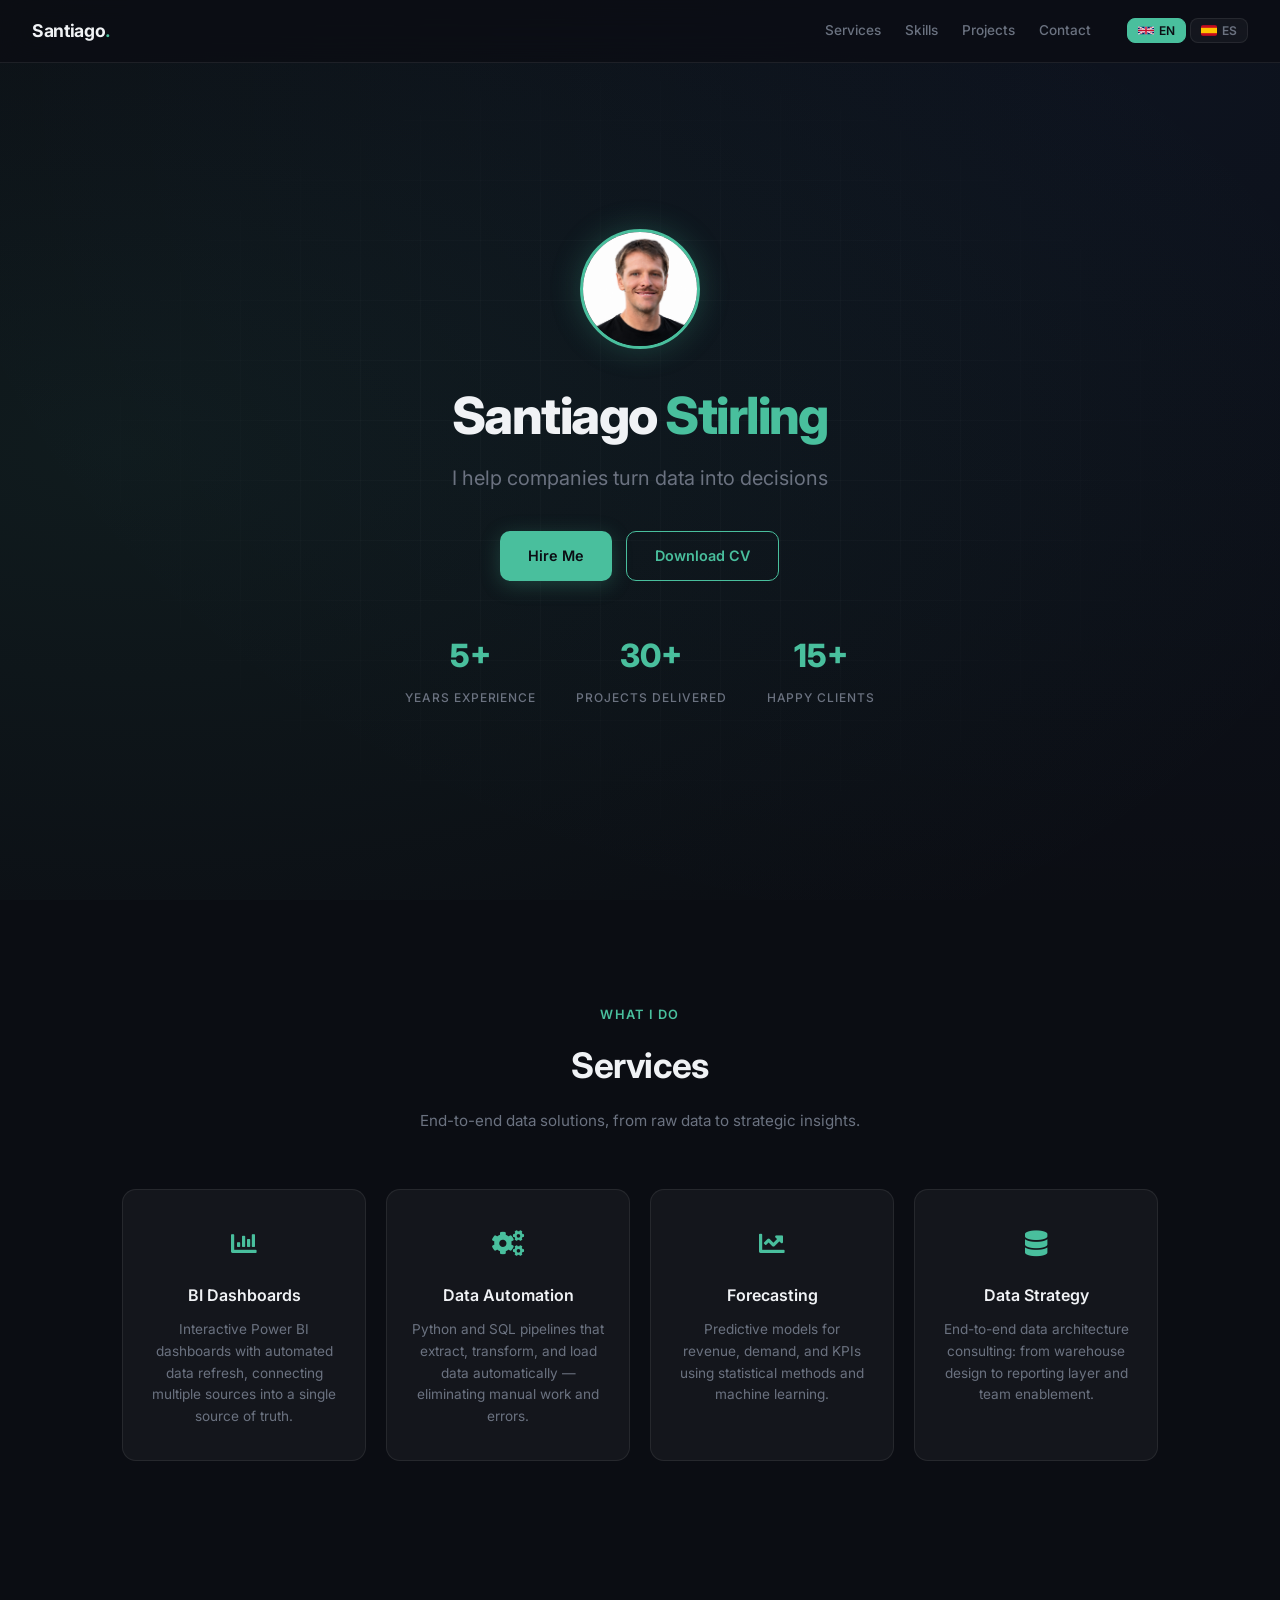
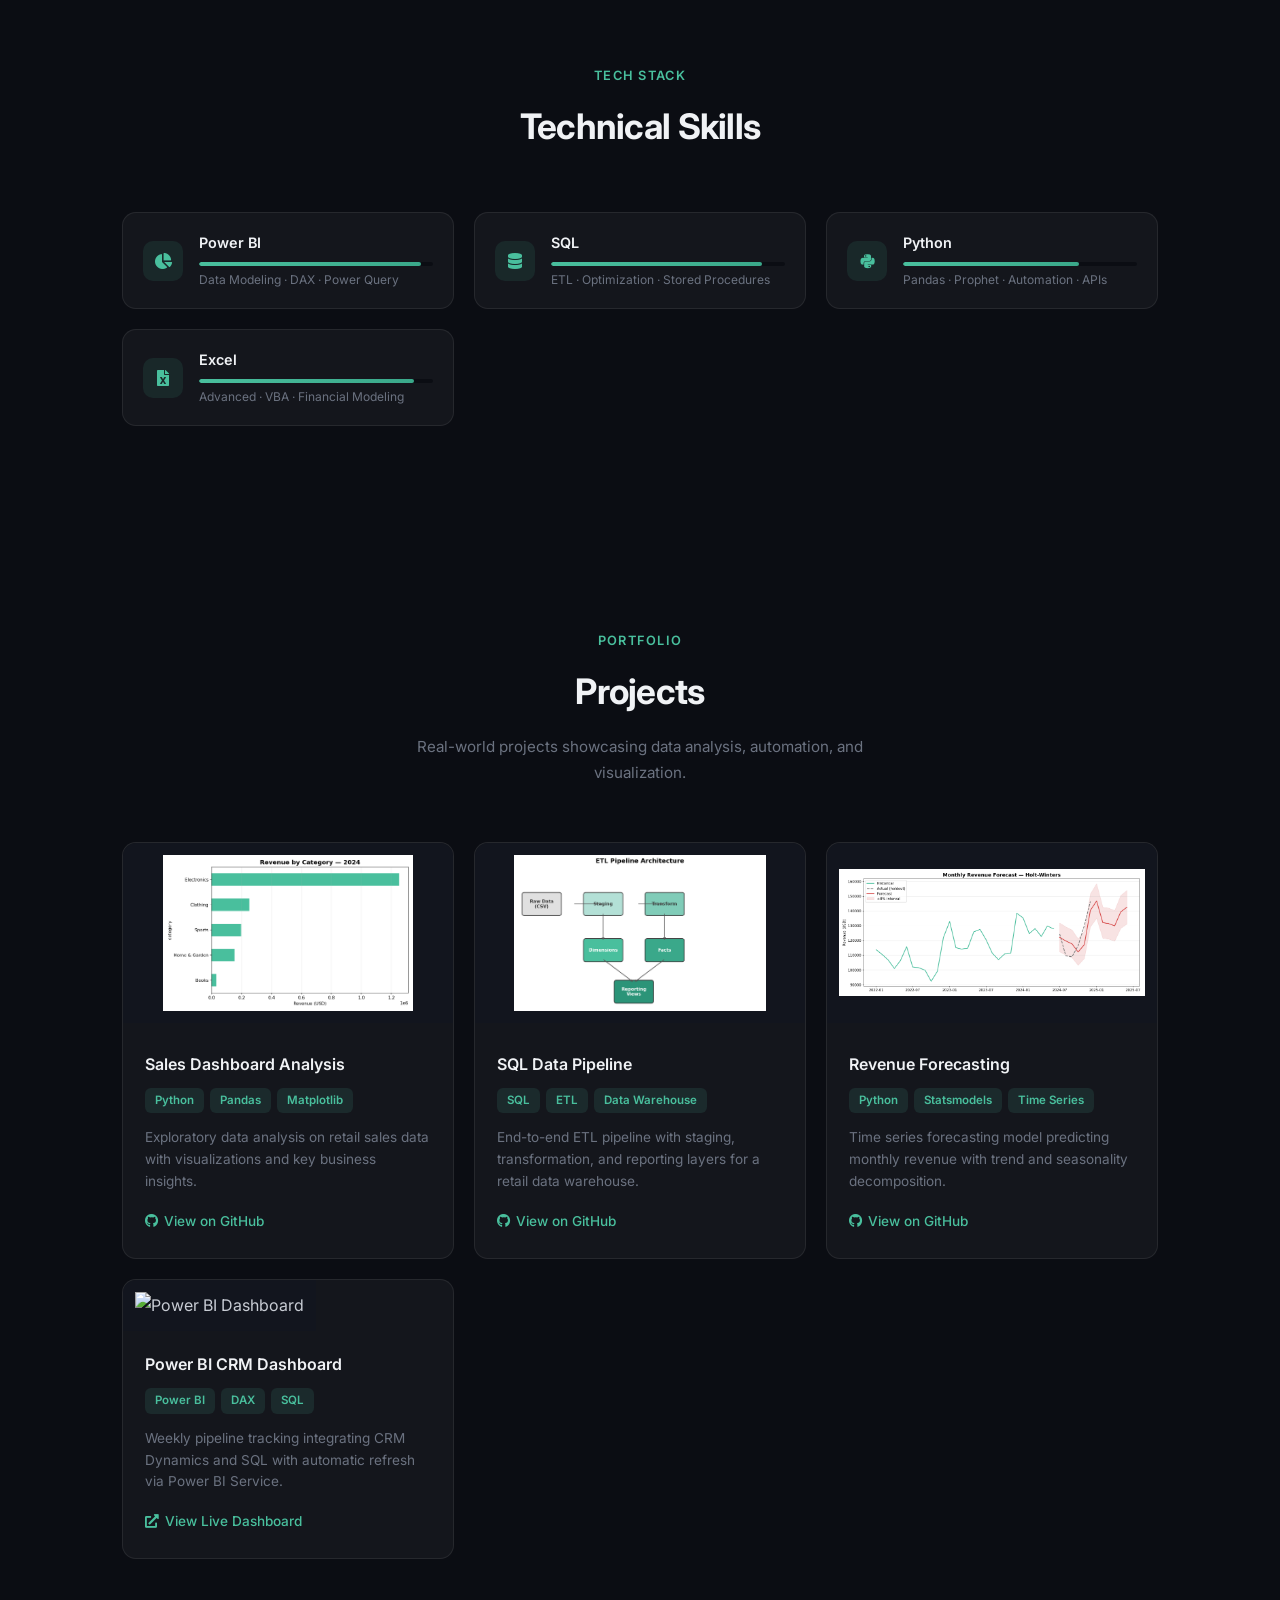
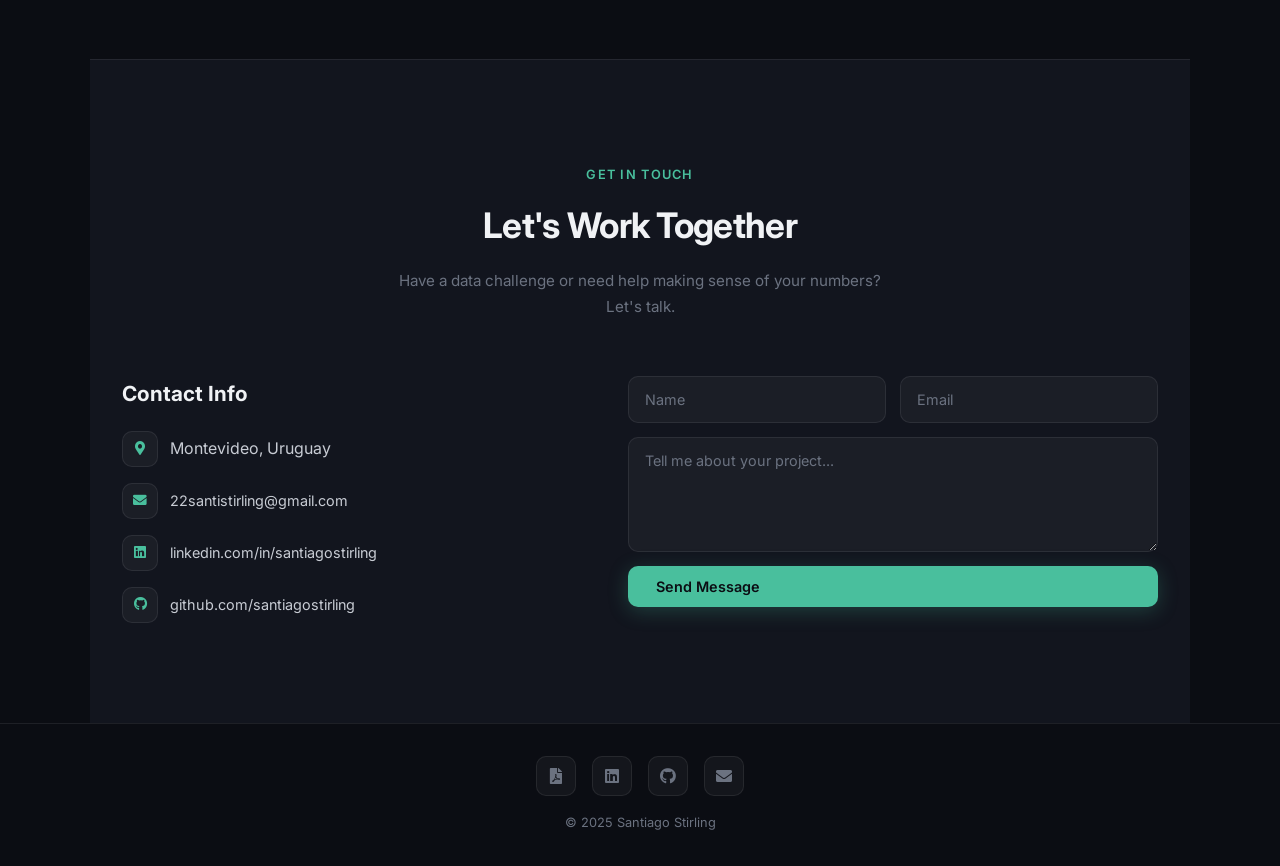
==== commit 51ba05fa: "Remove Databricks and Data Strategy skills, adjust Python level" ====
--- a/index.html
+++ b/index.html
@@ -254,7 +254,7 @@
         <div class="skill-icon"><i class="fab fa-python"></i></div>
         <div class="skill-info">
           <div class="skill-name">Python</div>
-          <div class="skill-bar"><div class="skill-fill" data-width="85"></div></div>
+          <div class="skill-bar"><div class="skill-fill" data-width="75"></div></div>
           <div class="skill-tags">Pandas · Prophet · Automation · APIs</div>
         </div>
       </div>
@@ -264,22 +264,6 @@
           <div class="skill-name">Excel</div>
           <div class="skill-bar"><div class="skill-fill" data-width="92"></div></div>
           <div class="skill-tags">Advanced · VBA · Financial Modeling</div>
-        </div>
-      </div>
-      <div class="skill-item">
-        <div class="skill-icon"><i class="fas fa-server"></i></div>
-        <div class="skill-info">
-          <div class="skill-name">Databricks</div>
-          <div class="skill-bar"><div class="skill-fill" data-width="70"></div></div>
-          <div class="skill-tags">Data Warehousing · Spark · Delta Lake</div>
-        </div>
-      </div>
-      <div class="skill-item">
-        <div class="skill-icon"><i class="fas fa-project-diagram"></i></div>
-        <div class="skill-info">
-          <div class="skill-name">Data Strategy</div>
-          <div class="skill-bar"><div class="skill-fill" data-width="80"></div></div>
-          <div class="skill-tags">Architecture · Governance · Enablement</div>
         </div>
       </div>
     </div>
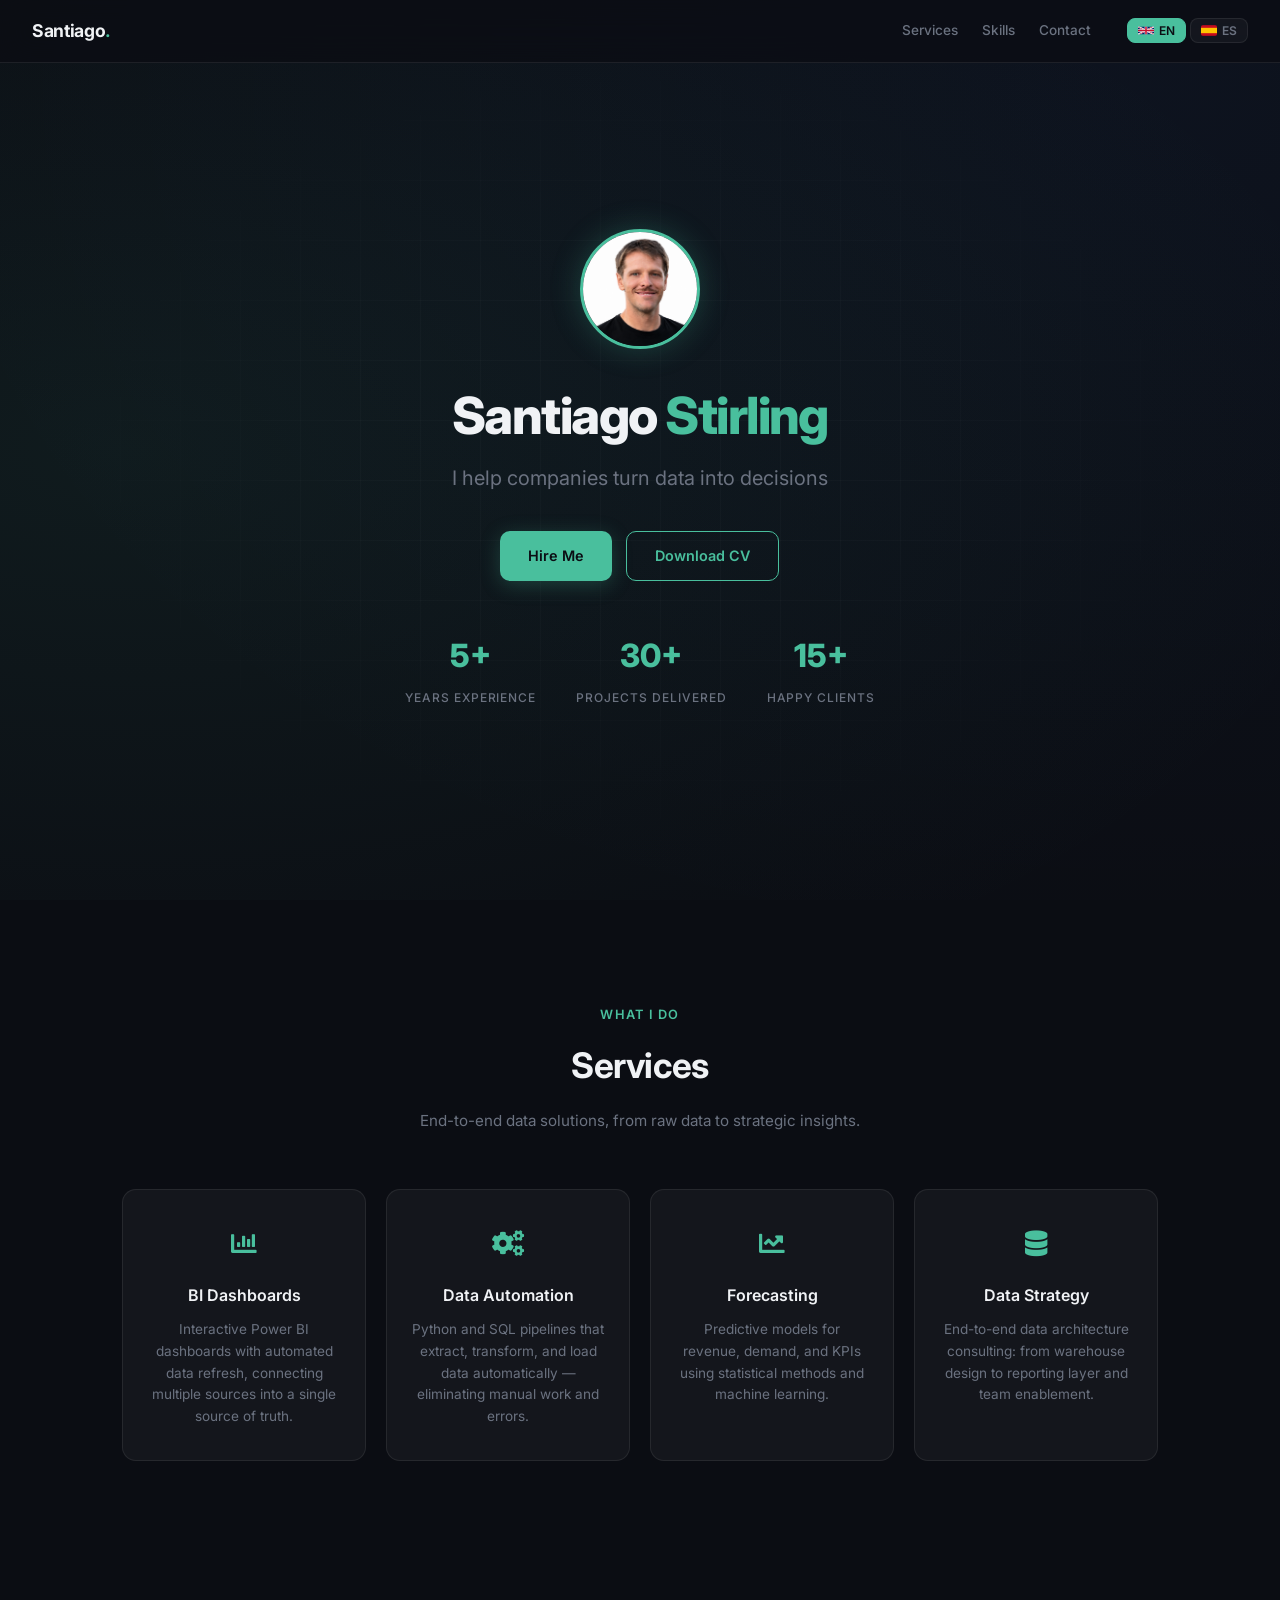
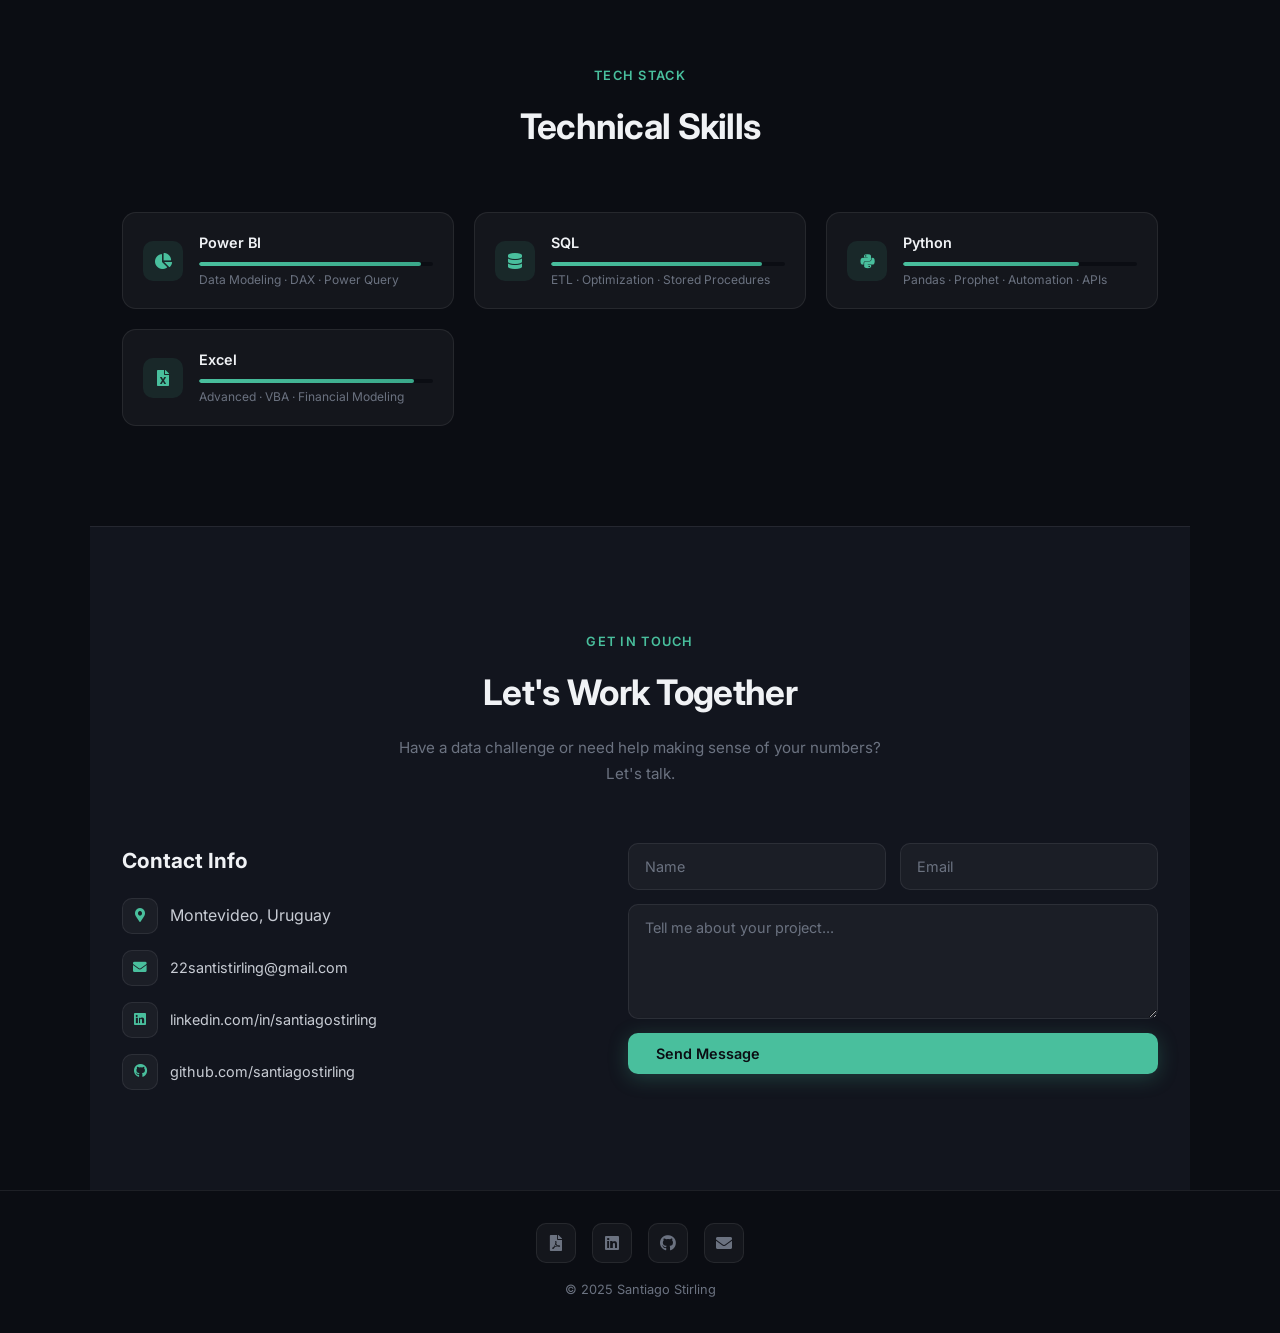
==== commit 6d44df23: "Remove Projects section" ====
--- a/index.html
+++ b/index.html
@@ -162,7 +162,6 @@
     <div class="nav-links">
       <a href="#services" data-i18n="nav_services">Services</a>
       <a href="#skills" data-i18n="nav_skills">Skills</a>
-      <a href="#projects" data-i18n="nav_projects">Projects</a>
       <a href="#contact" data-i18n="nav_contact">Contact</a>
       <div class="lang-toggle">
         <button id="lang-en" class="active" onclick="setLang('en')">
@@ -264,53 +263,6 @@
           <div class="skill-name">Excel</div>
           <div class="skill-bar"><div class="skill-fill" data-width="92"></div></div>
           <div class="skill-tags">Advanced · VBA · Financial Modeling</div>
-        </div>
-      </div>
-    </div>
-  </section>
-
-  <!-- Projects -->
-  <section class="section fade-in" id="projects">
-    <div class="section-header">
-      <span class="section-label" data-i18n="projects_label">Portfolio</span>
-      <h2 data-i18n="projects_title">Projects</h2>
-      <p data-i18n="projects_sub">Real-world projects showcasing data analysis, automation, and visualization.</p>
-    </div>
-    <div class="projects-grid">
-      <div class="project-card">
-        <img src="images/thumbs/project_sales.png" alt="Sales Dashboard" class="project-img"/>
-        <div class="project-body">
-          <h3 data-i18n="proj1_title">Sales Dashboard Analysis</h3>
-          <div class="tech-tags"><span>Python</span><span>Pandas</span><span>Matplotlib</span></div>
-          <p data-i18n="proj1_desc">Exploratory data analysis on retail sales data with visualizations and key business insights.</p>
-          <a href="https://github.com/santiagostirling/sales_dashboard" target="_blank" class="project-link"><i class="fab fa-github"></i> <span data-i18n="view_github">View on GitHub</span></a>
-        </div>
-      </div>
-      <div class="project-card">
-        <img src="images/thumbs/project_sql.png" alt="SQL Pipeline" class="project-img"/>
-        <div class="project-body">
-          <h3 data-i18n="proj2_title">SQL Data Pipeline</h3>
-          <div class="tech-tags"><span>SQL</span><span>ETL</span><span>Data Warehouse</span></div>
-          <p data-i18n="proj2_desc">End-to-end ETL pipeline with staging, transformation, and reporting layers for a retail data warehouse.</p>
-          <a href="https://github.com/santiagostirling/sql_data_pipeline" target="_blank" class="project-link"><i class="fab fa-github"></i> <span data-i18n="view_github">View on GitHub</span></a>
-        </div>
-      </div>
-      <div class="project-card">
-        <img src="images/thumbs/project_forecast.png" alt="Revenue Forecasting" class="project-img"/>
-        <div class="project-body">
-          <h3 data-i18n="proj3_title">Revenue Forecasting</h3>
-          <div class="tech-tags"><span>Python</span><span>Statsmodels</span><span>Time Series</span></div>
-          <p data-i18n="proj3_desc">Time series forecasting model predicting monthly revenue with trend and seasonality decomposition.</p>
-          <a href="https://github.com/santiagostirling/revenue_forecasting" target="_blank" class="project-link"><i class="fab fa-github"></i> <span data-i18n="view_github">View on GitHub</span></a>
-        </div>
-      </div>
-      <div class="project-card">
-        <img src="images/thumbs/powerbi.png" alt="Power BI Dashboard" class="project-img"/>
-        <div class="project-body">
-          <h3 data-i18n="proj4_title">Power BI CRM Dashboard</h3>
-          <div class="tech-tags"><span>Power BI</span><span>DAX</span><span>SQL</span></div>
-          <p data-i18n="proj4_desc">Weekly pipeline tracking integrating CRM Dynamics and SQL with automatic refresh via Power BI Service.</p>
-          <a href="https://app.powerbi.com/view?r=eyJrIjoiYjZjNTA1MzctYTcwYi00OGE3LTllZTItMTdlMjU2MGY5MTgzIiwidCI6ImRjNGFjZGIwLTI5YzEtNDBjNC1iMWE1LTg5YjM0MDdjMWI1ZiIsImMiOjR9" target="_blank" class="project-link"><i class="fas fa-external-link-alt"></i> <span data-i18n="view_live">View Live Dashboard</span></a>
         </div>
       </div>
     </div>
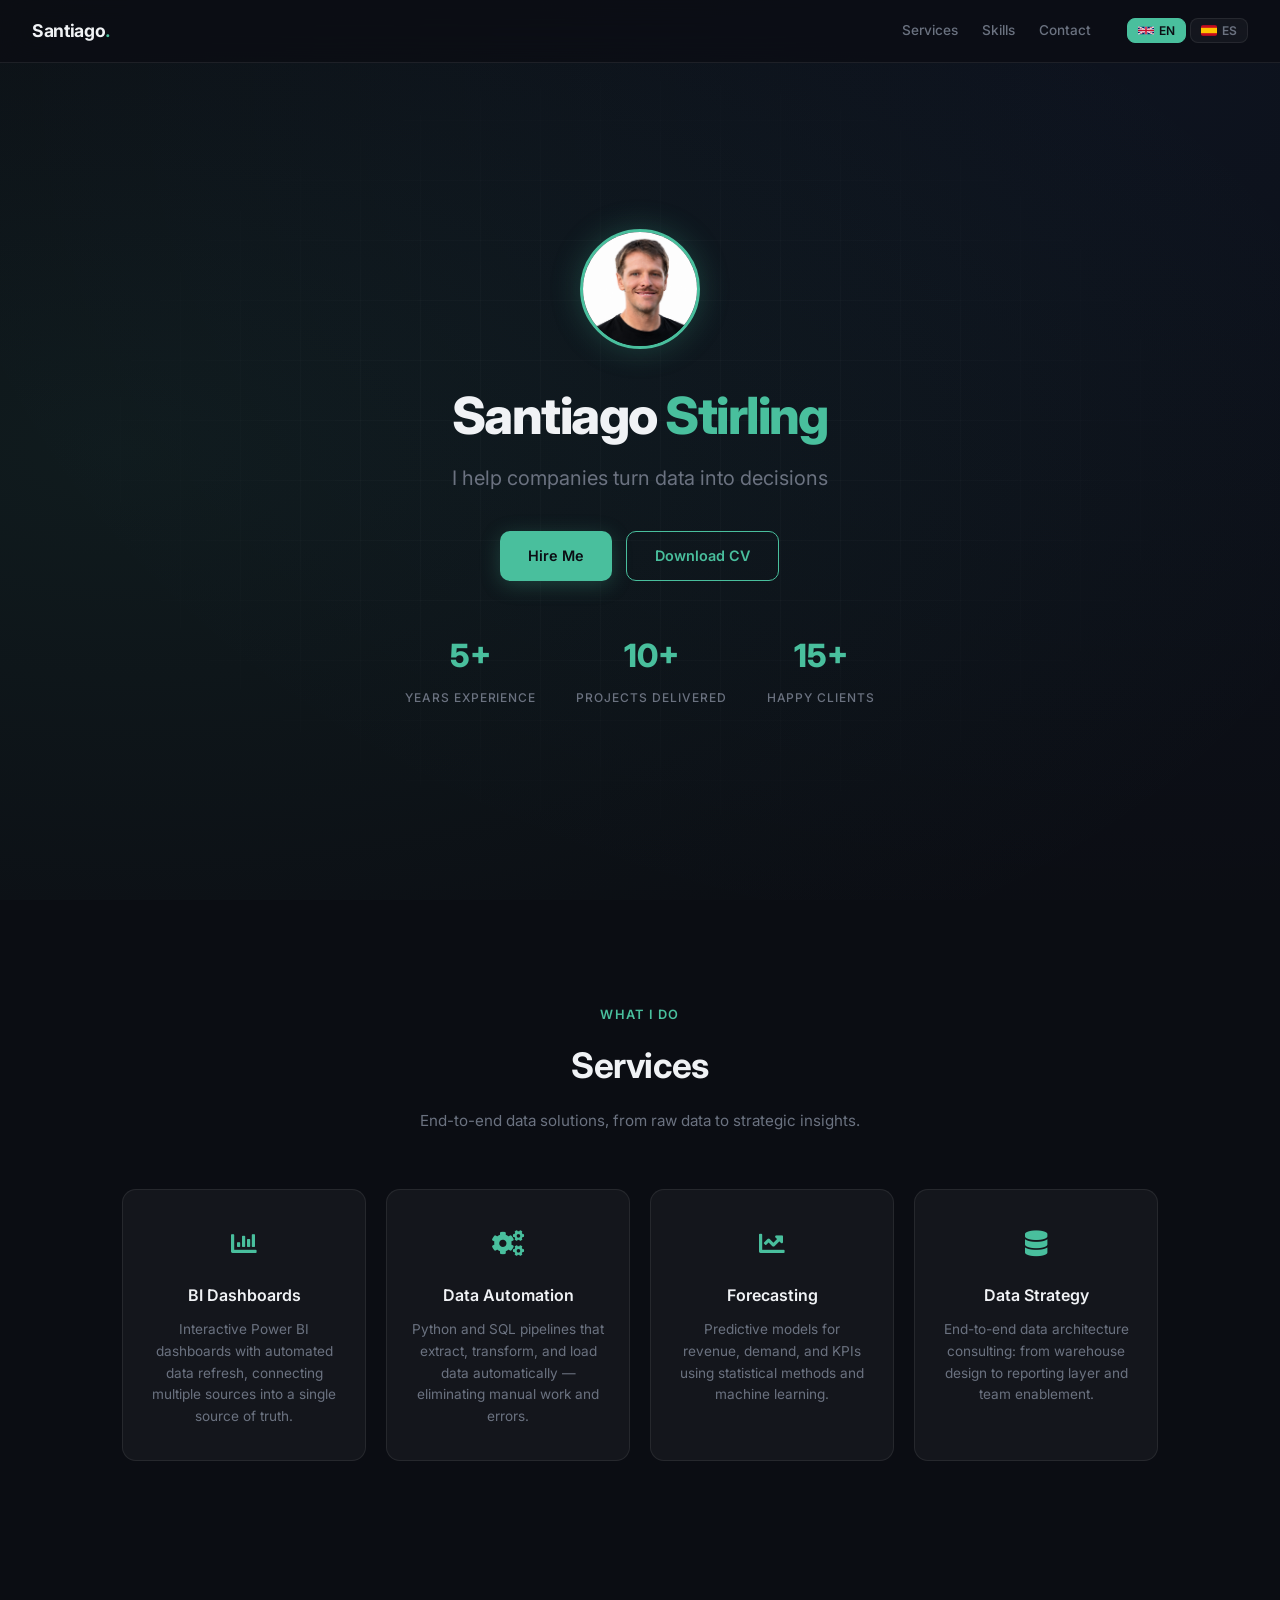
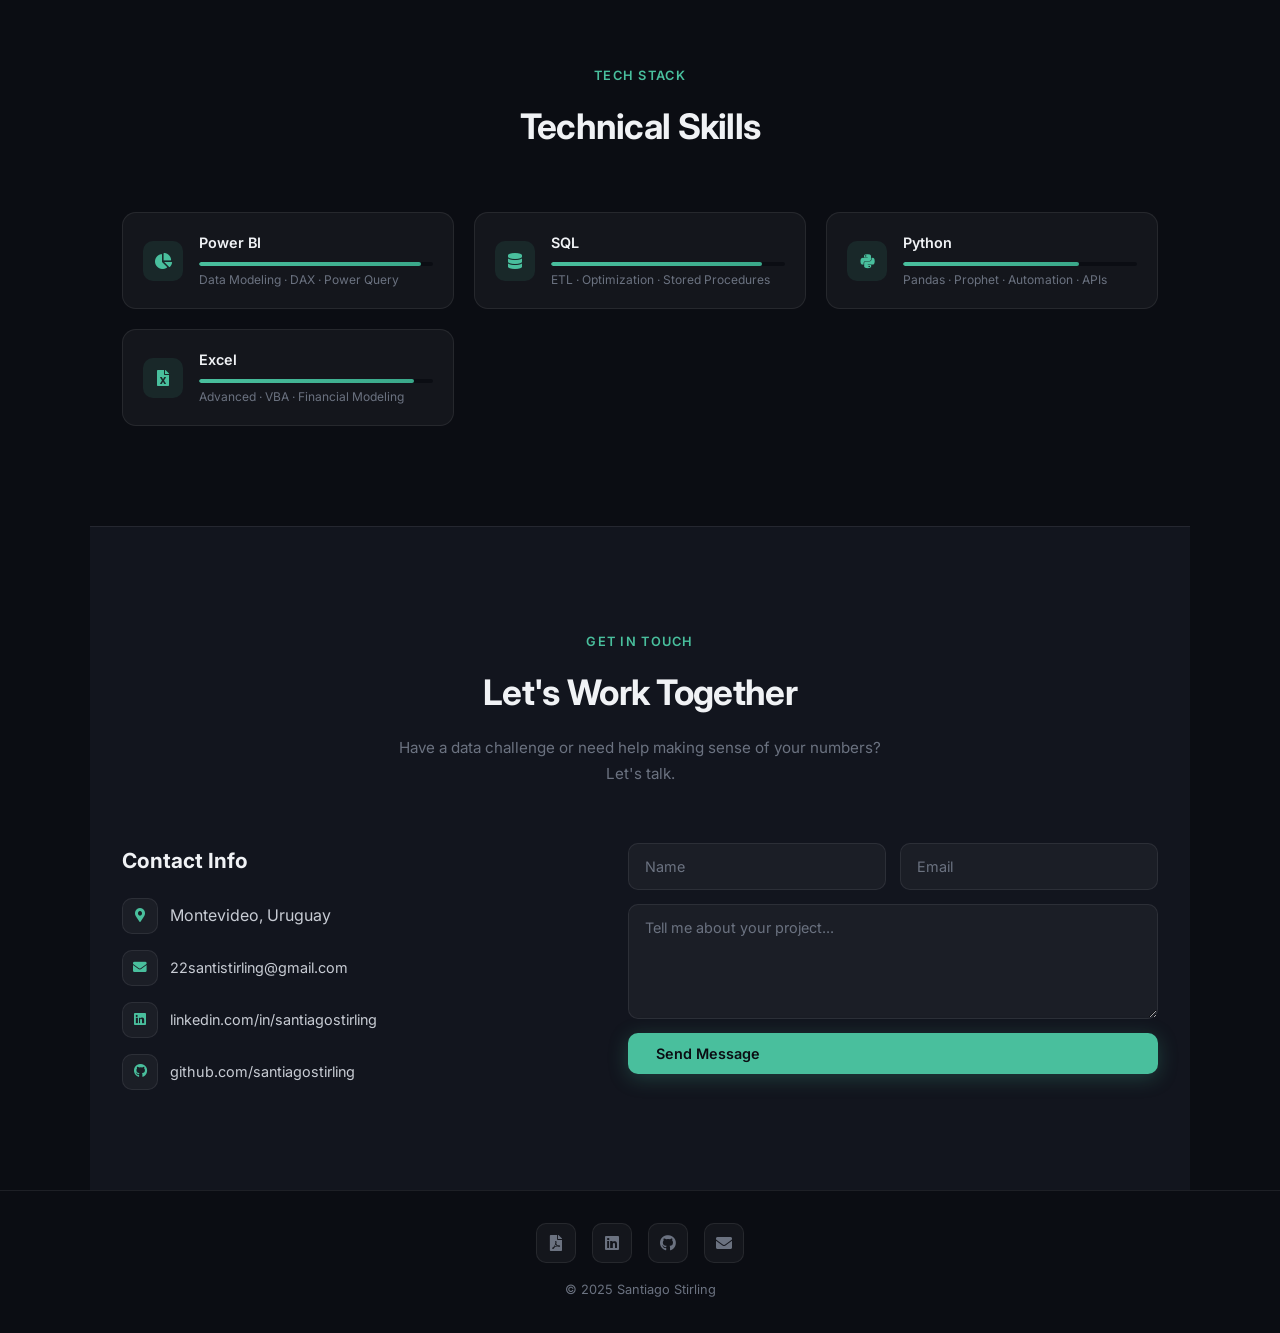
==== commit d6c16f95: "Update projects delivered stat to 10+" ====
--- a/index.html
+++ b/index.html
@@ -189,7 +189,7 @@
       </div>
       <div class="hero-stats">
         <div class="stat"><span class="stat-number">5+</span><span class="stat-label" data-i18n="stat_years">Years Experience</span></div>
-        <div class="stat"><span class="stat-number">30+</span><span class="stat-label" data-i18n="stat_projects">Projects Delivered</span></div>
+        <div class="stat"><span class="stat-number">10+</span><span class="stat-label" data-i18n="stat_projects">Projects Delivered</span></div>
         <div class="stat"><span class="stat-number">15+</span><span class="stat-label" data-i18n="stat_clients">Happy Clients</span></div>
       </div>
     </div>
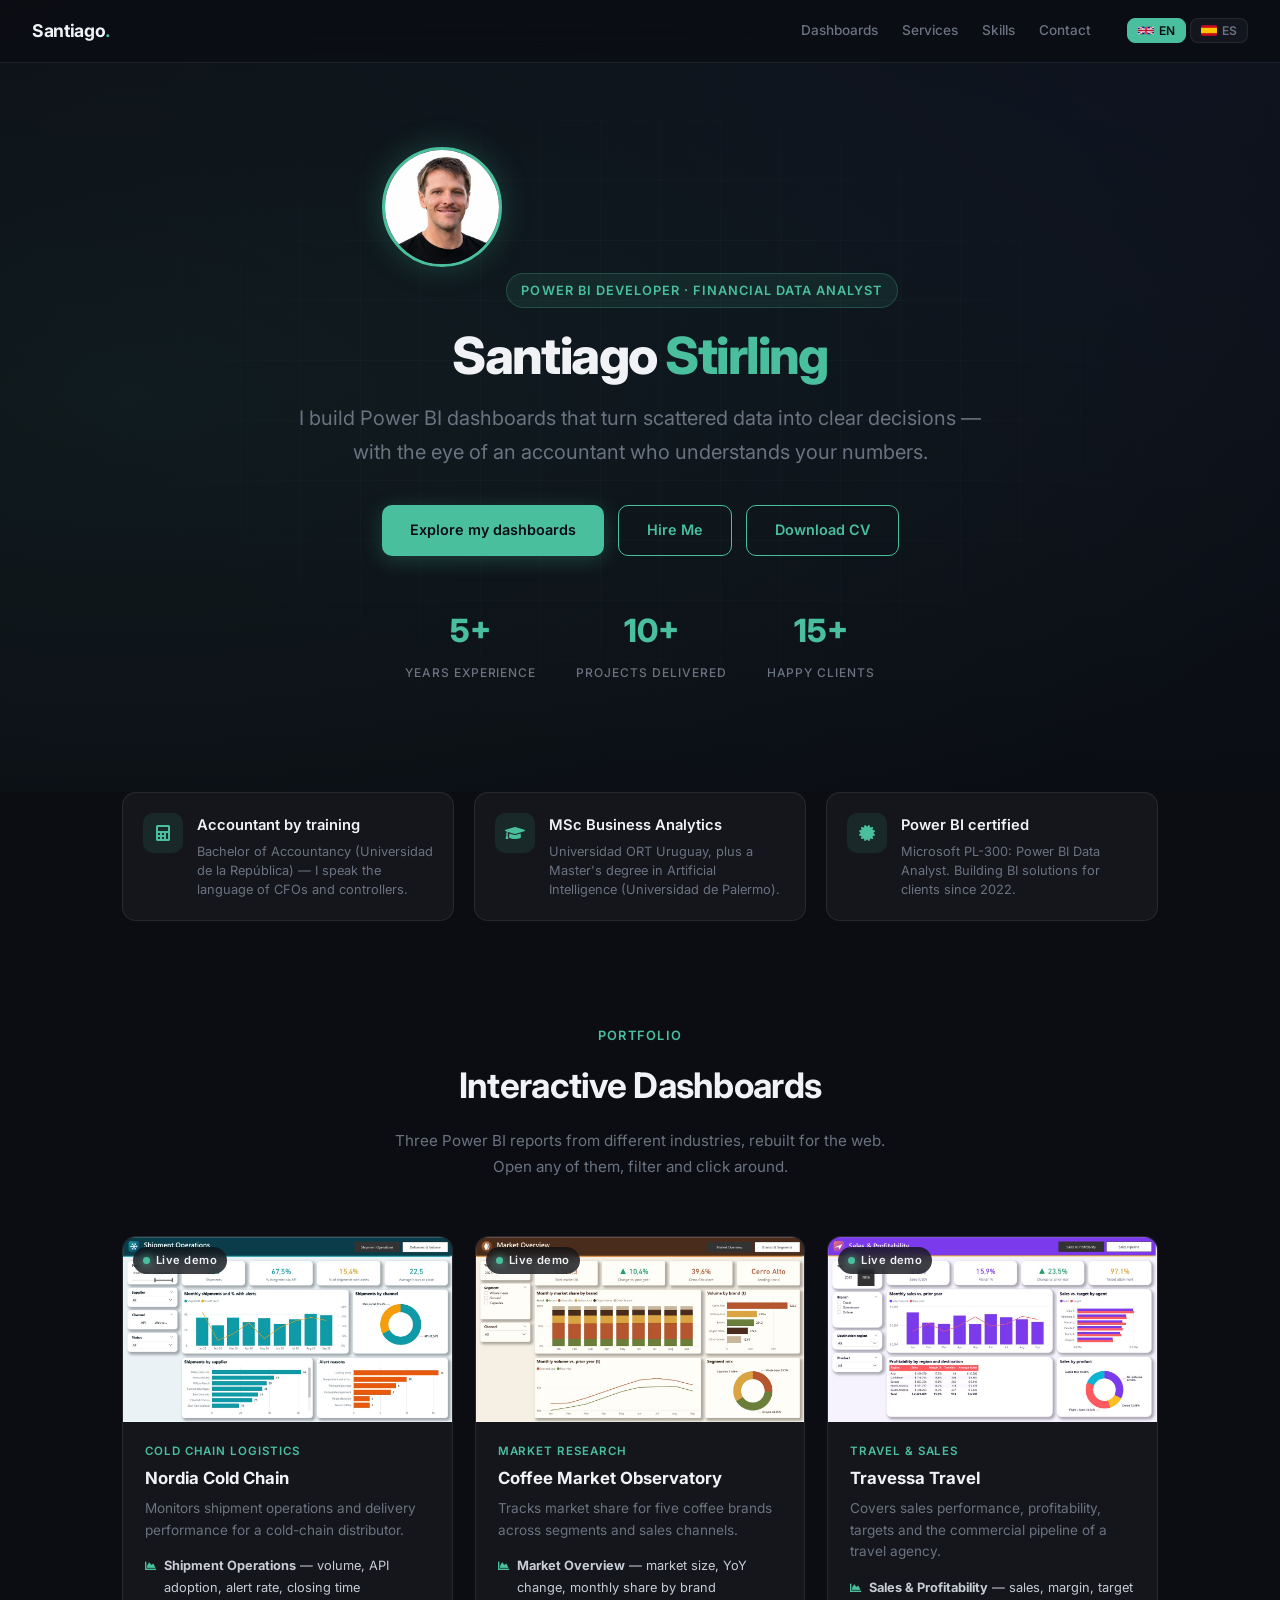
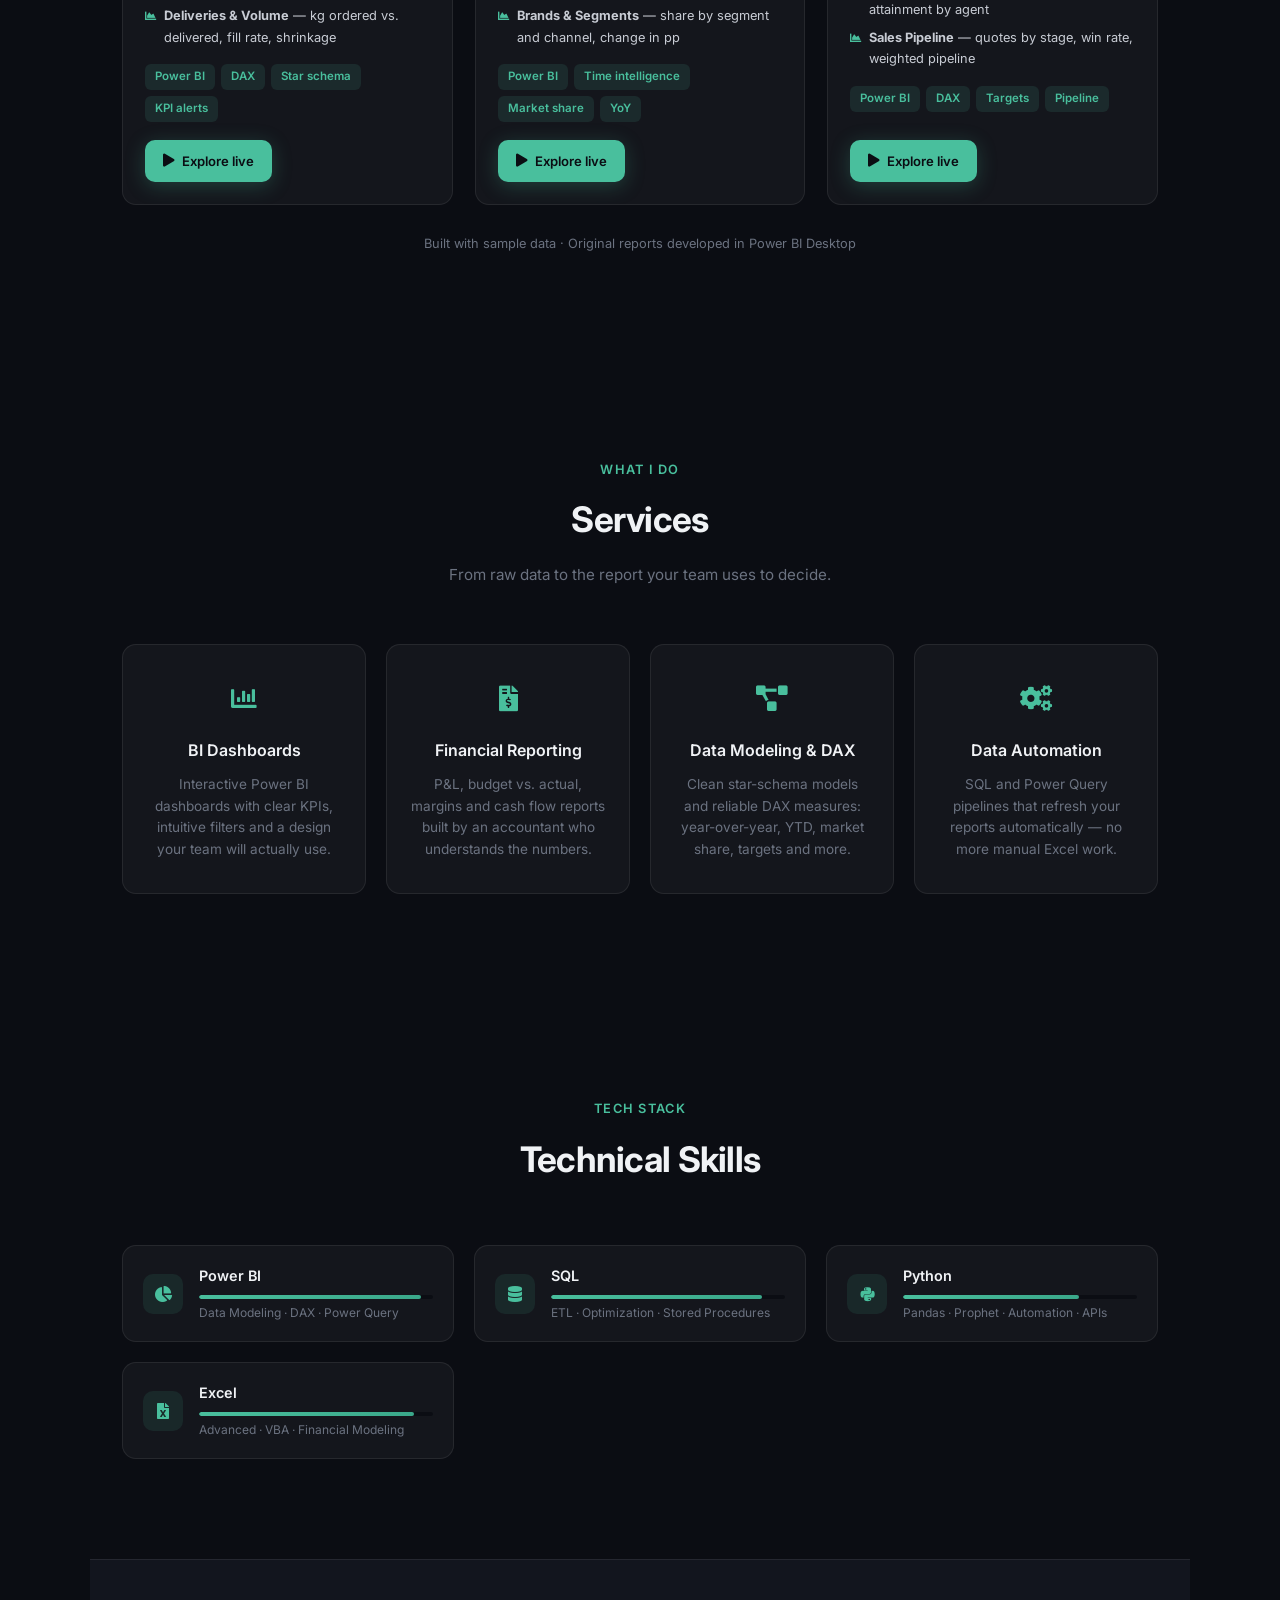
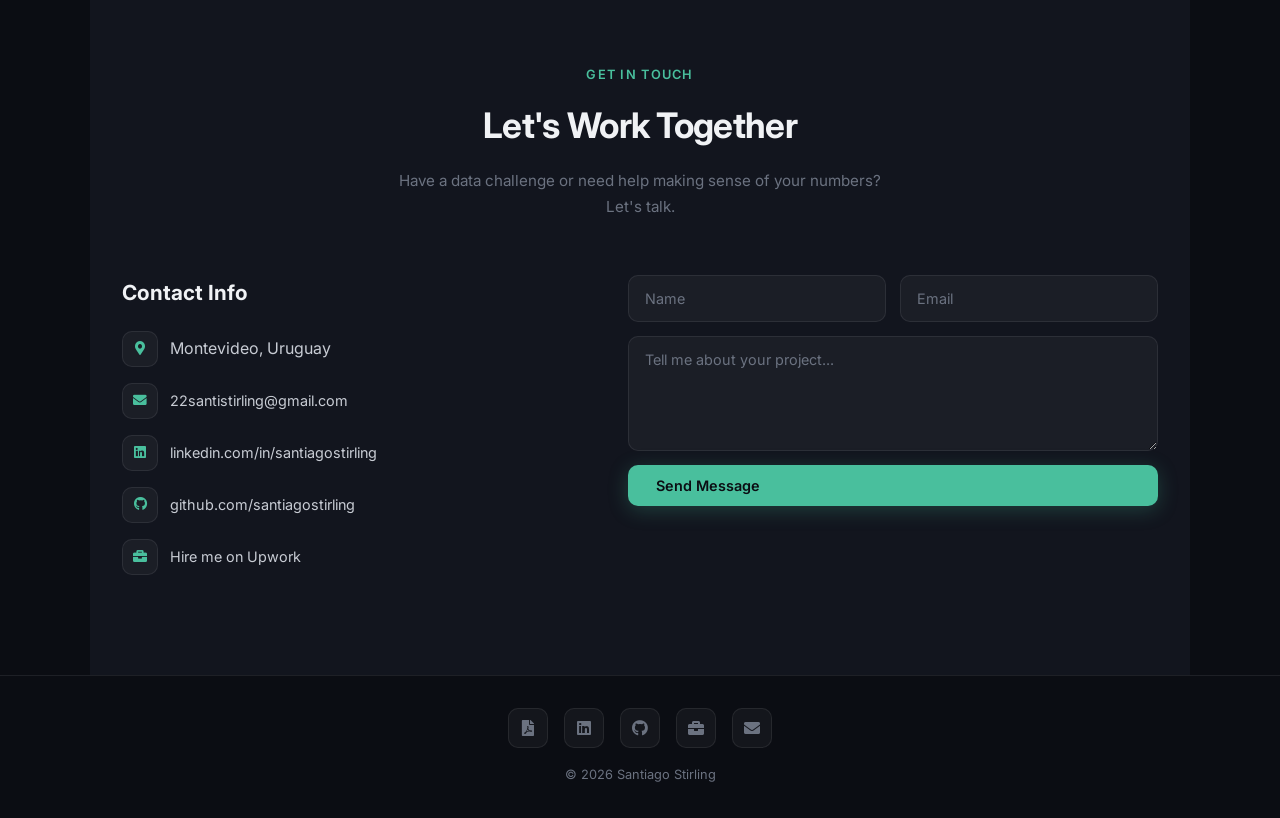
==== commit 25f3168a: "Add interactive dashboards portfolio and polish site" ====
--- a/index.html
+++ b/index.html
@@ -3,9 +3,18 @@
 <head>
   <meta charset="utf-8"/>
   <meta name="viewport" content="width=device-width, initial-scale=1"/>
-  <title>Santiago Stirling | Data & Analytics Consultant</title>
-  <meta name="description" content="Data & Analytics Consultant specializing in Power BI, SQL, and Python. I help companies turn raw data into actionable insights."/>
-  <link rel="icon" type="image/png" href="images/foto_cv.png"/>
+  <title>Santiago Stirling | Power BI Developer & Financial Data Analyst</title>
+  <meta name="description" content="Power BI developer and financial data analyst. Interactive dashboards, data modeling, DAX and financial reporting — built by an accountant who understands your numbers."/>
+  <meta name="theme-color" content="#0b0d13"/>
+  <link rel="canonical" href="https://santiagostirling.github.io/"/>
+  <meta property="og:type" content="website"/>
+  <meta property="og:url" content="https://santiagostirling.github.io/"/>
+  <meta property="og:title" content="Santiago Stirling | Power BI Developer & Financial Data Analyst"/>
+  <meta property="og:description" content="Explore three interactive dashboards: cold-chain logistics, coffee market share and travel-agency sales."/>
+  <meta property="og:image" content="https://santiagostirling.github.io/images/og-image.jpg"/>
+  <meta name="twitter:card" content="summary_large_image"/>
+  <link rel="icon" type="image/png" href="images/favicon.png"/>
+  <link rel="apple-touch-icon" href="images/favicon.png"/>
   <link rel="preconnect" href="https://fonts.googleapis.com"/>
   <link href="https://fonts.googleapis.com/css2?family=Inter:wght@400;500;600;700;800&display=swap" rel="stylesheet"/>
   <link rel="stylesheet" href="assets/css/fontawesome-all.min.css"/>
@@ -38,7 +47,7 @@
     .lang-toggle .flag{width:16px;height:11px;border-radius:2px;flex-shrink:0}
 
     /* ===== HERO ===== */
-    .hero{min-height:100vh;display:flex;align-items:center;justify-content:center;position:relative;padding:120px 32px 80px;overflow:hidden}
+    .hero{min-height:88vh;display:flex;align-items:center;justify-content:center;position:relative;padding:120px 32px 80px;overflow:hidden}
     .hero::before{content:'';position:absolute;top:-50%;left:-50%;width:200%;height:200%;background:radial-gradient(ellipse at 30% 50%,rgba(73,191,157,0.08) 0%,transparent 50%),radial-gradient(ellipse at 70% 30%,rgba(59,130,246,0.05) 0%,transparent 50%);animation:aurora 15s ease-in-out infinite alternate}
     @keyframes aurora{0%{transform:translate(0,0) rotate(0deg)}100%{transform:translate(-3%,2%) rotate(3deg)}}
     .hero-grid{position:absolute;inset:0;background-image:linear-gradient(rgba(255,255,255,0.02) 1px,transparent 1px),linear-gradient(90deg,rgba(255,255,255,0.02) 1px,transparent 1px);background-size:60px 60px;mask-image:radial-gradient(ellipse at center,black 30%,transparent 70%)}
@@ -87,18 +96,29 @@
     .skill-fill{height:100%;background:linear-gradient(90deg,var(--accent),var(--accent2));border-radius:2px;transition:width 1.2s cubic-bezier(.25,.8,.25,1)}
     .skill-tags{font-size:.75rem;color:var(--text-dim);margin-top:4px}
 
-    /* ===== PROJECTS ===== */
-    .projects-grid{display:grid;grid-template-columns:repeat(auto-fit,minmax(280px,1fr));gap:20px}
-    .project-card{background:var(--glass);border:1px solid var(--glass-border);border-radius:var(--radius);overflow:hidden;transition:all .3s}
-    .project-card:hover{border-color:rgba(73,191,157,0.2);transform:translateY(-4px);box-shadow:0 12px 40px rgba(0,0,0,0.3)}
-    .project-img{width:100%;height:180px;object-fit:contain;background:var(--bg2);padding:12px}
-    .project-body{padding:20px 22px 24px}
-    .project-body h3{font-size:1rem;font-weight:600;color:var(--white);margin-bottom:10px}
-    .project-body p{font-size:.85rem;color:var(--text-dim);line-height:1.6;margin-bottom:14px}
-    .tech-tags{display:flex;flex-wrap:wrap;gap:6px;margin-bottom:14px}
+    /* ===== DASHBOARDS ===== */
+    .dash-grid{display:grid;grid-template-columns:repeat(3,1fr);gap:22px}
+    .dash-card{background:var(--glass);border:1px solid var(--glass-border);border-radius:var(--radius);overflow:hidden;display:flex;flex-direction:column;transition:all .3s}
+    .dash-card:hover{border-color:rgba(73,191,157,0.25);transform:translateY(-4px);box-shadow:0 12px 40px rgba(0,0,0,0.35)}
+    .dash-thumb{display:block;position:relative;aspect-ratio:16/9;overflow:hidden;background:var(--bg2)}
+    .dash-thumb img{width:100%;height:100%;object-fit:cover;object-position:top left;transition:transform .5s}
+    .dash-card:hover .dash-thumb img{transform:scale(1.04)}
+    .dash-thumb .live{position:absolute;top:10px;left:10px;background:rgba(11,13,19,.78);color:var(--white);font-size:.7rem;font-weight:600;padding:4px 10px;border-radius:999px;letter-spacing:.04em;backdrop-filter:blur(6px)}
+    .dash-thumb .live::before{content:'';display:inline-block;width:7px;height:7px;border-radius:50%;background:var(--accent);margin-right:6px;box-shadow:0 0 8px var(--accent)}
+    .dash-body{padding:20px 22px 22px;display:flex;flex-direction:column;flex:1}
+    .dash-industry{font-size:.72rem;font-weight:600;letter-spacing:.08em;text-transform:uppercase;color:var(--accent);margin-bottom:6px}
+    .dash-body h3{font-size:1.05rem;font-weight:700;color:var(--white);margin-bottom:8px;line-height:1.35}
+    .dash-body p{font-size:.85rem;color:var(--text-dim);line-height:1.6;margin-bottom:14px}
+    .dash-pages{list-style:none;margin:0 0 16px;display:flex;flex-direction:column;gap:6px}
+    .dash-pages li{font-size:.8rem;color:var(--text);display:flex;gap:8px;align-items:baseline}
+    .dash-pages li i{color:var(--accent);font-size:.7rem}
+    .tech-tags{display:flex;flex-wrap:wrap;gap:6px;margin-bottom:18px}
     .tech-tags span{background:rgba(73,191,157,0.12);color:var(--accent);padding:3px 10px;border-radius:6px;font-size:.72rem;font-weight:600}
-    .project-link{display:inline-flex;align-items:center;gap:6px;font-size:.85rem;font-weight:500;color:var(--accent)}
-    .project-link:hover{color:var(--white)}
+    .dash-actions{margin-top:auto;display:flex;gap:10px;flex-wrap:wrap}
+    .dash-actions .btn{padding:10px 18px;font-size:.82rem}
+    .dash-note{text-align:center;color:var(--text-dim);font-size:.8rem;margin-top:28px}
+    @media(max-width:980px){.dash-grid{grid-template-columns:1fr 1fr}}
+    @media(max-width:640px){.dash-grid{grid-template-columns:1fr}}
 
     /* ===== CONTACT ===== */
     .contact-section{background:var(--bg2);border-top:1px solid var(--glass-border)}
@@ -133,6 +153,23 @@
     #cv-feedback{position:fixed;right:16px;bottom:64px;display:none;padding:8px 12px;border-radius:6px;color:#fff;font-size:.9rem;z-index:1300}
     #contact-feedback{position:absolute;left:-9999px;width:1px;height:1px;overflow:hidden}
 
+    /* ===== ABOUT STRIP ===== */
+    .hero-role{display:inline-block;font-size:.8rem;font-weight:600;letter-spacing:.08em;text-transform:uppercase;color:var(--accent);background:rgba(73,191,157,0.1);border:1px solid rgba(73,191,157,0.25);padding:6px 14px;border-radius:999px;margin-bottom:18px}
+    .creds{display:grid;grid-template-columns:repeat(3,1fr);gap:20px;max-width:1100px;margin:0 auto;padding:0 32px}
+    .cred{display:flex;gap:14px;align-items:flex-start;background:var(--glass);border:1px solid var(--glass-border);border-radius:var(--radius);padding:20px}
+    .cred i{width:40px;height:40px;flex:none;border-radius:10px;background:rgba(73,191,157,0.1);color:var(--accent);display:flex;align-items:center;justify-content:center}
+    .cred h3{font-size:.92rem;color:var(--white);font-weight:600;margin-bottom:4px}
+    .cred p{font-size:.8rem;color:var(--text-dim);line-height:1.5}
+    section[id]{scroll-margin-top:72px}
+    a:focus-visible,button:focus-visible,input:focus-visible,textarea:focus-visible{outline:2px solid var(--accent);outline-offset:3px}
+
+    /* ===== MOBILE MENU ===== */
+    .menu-btn{display:none;background:var(--glass);border:1px solid var(--glass-border);color:var(--white);width:38px;height:34px;border-radius:8px;font-size:1rem;cursor:pointer}
+    .mobile-menu{display:none;position:fixed;top:58px;left:12px;right:12px;z-index:99;background:var(--bg2);border:1px solid var(--glass-border);border-radius:12px;padding:8px;box-shadow:0 16px 40px rgba(0,0,0,.5)}
+    .mobile-menu.open{display:flex;flex-direction:column}
+    .mobile-menu a{padding:12px 14px;color:var(--white);font-weight:500;border-radius:8px}
+    .mobile-menu a:hover{background:var(--glass)}
+
     /* ===== FADE IN ===== */
     .fade-in{opacity:0;transform:translateY(30px);transition:opacity .7s,transform .7s}
     .fade-in.visible{opacity:1;transform:translateY(0)}
@@ -146,11 +183,17 @@
       .section{padding:64px 20px}
       .contact-grid{grid-template-columns:1fr}
       .contact-form .form-row{grid-template-columns:1fr}
-      .hero-cta{flex-direction:column;align-items:center}
+      .hero-cta{flex-direction:column;align-items:stretch;max-width:300px;margin:0 auto}
+      .hero-cta .btn{justify-content:center}
+      .menu-btn{display:inline-flex;align-items:center;justify-content:center}
+      .creds{grid-template-columns:1fr;padding:0 20px}
     }
     @media(max-width:480px){
-      .hero-stats{flex-direction:column;gap:16px}
-      .services-grid,.skills-grid,.projects-grid{grid-template-columns:1fr}
+      .hero-stats{gap:18px}
+      .stat-number{font-size:1.5rem}
+      .stat-label{font-size:.62rem;line-height:1.35;display:block;margin-top:4px}
+      .hero-role{font-size:.66rem;letter-spacing:.04em;padding:6px 12px}
+      .services-grid,.skills-grid{grid-template-columns:1fr}
     }
   </style>
 </head>
@@ -160,10 +203,11 @@
   <nav class="nav">
     <div class="nav-logo">Santiago<span>.</span></div>
     <div class="nav-links">
+      <a href="#dashboards" data-i18n="nav_dashboards">Dashboards</a>
       <a href="#services" data-i18n="nav_services">Services</a>
       <a href="#skills" data-i18n="nav_skills">Skills</a>
       <a href="#contact" data-i18n="nav_contact">Contact</a>
-      <div class="lang-toggle">
+      <div class="lang-toggle" role="group" aria-label="Language">
         <button id="lang-en" class="active" onclick="setLang('en')">
           <svg class="flag" viewBox="0 0 60 30" xmlns="http://www.w3.org/2000/svg"><clipPath id="s"><path d="M0,0 v30 h60 v-30 z"/></clipPath><clipPath id="t2"><path d="M30,15 h30 v15 z v15 h-30 z h-30 v-15 z v-15 h30 z"/></clipPath><g clip-path="url(#s)"><path d="M0,0 v30 h60 v-30 z" fill="#012169"/><path d="M0,0 L60,30 M60,0 L0,30" stroke="#fff" stroke-width="6"/><path d="M0,0 L60,30 M60,0 L0,30" clip-path="url(#t2)" stroke="#C8102E" stroke-width="4"/><path d="M30,0 v30 M0,15 h60" stroke="#fff" stroke-width="10"/><path d="M30,0 v30 M0,15 h60" stroke="#C8102E" stroke-width="6"/></g></svg>
           EN
@@ -173,18 +217,27 @@
           ES
         </button>
       </div>
+      <button class="menu-btn" id="menu-btn" aria-label="Open menu" aria-expanded="false" aria-controls="mobile-menu"><i class="fas fa-bars"></i></button>
     </div>
   </nav>
+  <div class="mobile-menu" id="mobile-menu">
+    <a href="#dashboards" data-i18n="nav_dashboards">Dashboards</a>
+    <a href="#services" data-i18n="nav_services">Services</a>
+    <a href="#skills" data-i18n="nav_skills">Skills</a>
+    <a href="#contact" data-i18n="nav_contact">Contact</a>
+  </div>
 
   <!-- Hero -->
   <section class="hero">
     <div class="hero-grid"></div>
     <div class="hero-content">
-      <img src="images/foto_cv.png" alt="Santiago Stirling" class="hero-avatar"/>
+      <img src="images/profile.jpg" alt="Santiago Stirling" class="hero-avatar" width="120" height="120"/>
+      <div class="hero-role" data-i18n="hero_role">Power BI Developer · Financial Data Analyst</div>
       <h1>Santiago <span>Stirling</span></h1>
-      <p class="hero-subtitle" data-i18n="hero_subtitle">I help companies turn data into decisions</p>
+      <p class="hero-subtitle" data-i18n="hero_subtitle">I build Power BI dashboards that turn scattered data into clear decisions — with the eye of an accountant who understands your numbers.</p>
       <div class="hero-cta">
-        <a href="#contact" class="btn btn-primary" data-i18n="btn_hire">Hire Me</a>
+        <a href="#dashboards" class="btn btn-primary" data-i18n="btn_dash">Explore my dashboards</a>
+        <a href="#contact" class="btn btn-outline" data-i18n="btn_hire">Hire Me</a>
         <a href="./assets/docs/Santiago_Stirling_CV.pdf" class="btn btn-outline" data-cv data-filename="Santiago_Stirling_CV.pdf" target="_blank" rel="noopener noreferrer" data-i18n="download_cv">Download CV</a>
       </div>
       <div class="hero-stats">
@@ -193,6 +246,73 @@
         <div class="stat"><span class="stat-number">15+</span><span class="stat-label" data-i18n="stat_clients">Happy Clients</span></div>
       </div>
     </div>
+  </section>
+
+  <!-- Credentials -->
+  <div class="creds fade-in" aria-label="Credentials">
+    <div class="cred"><i class="fas fa-calculator"></i><div><h3 data-i18n="cred1_t">Accountant by training</h3><p data-i18n="cred1_d">Bachelor of Accountancy (Universidad de la República) — I speak the language of CFOs and controllers.</p></div></div>
+    <div class="cred"><i class="fas fa-graduation-cap"></i><div><h3 data-i18n="cred2_t">MSc Business Analytics</h3><p data-i18n="cred2_d">Universidad ORT Uruguay, plus a Master's degree in Artificial Intelligence (Universidad de Palermo).</p></div></div>
+    <div class="cred"><i class="fas fa-certificate"></i><div><h3 data-i18n="cred3_t">Power BI certified</h3><p data-i18n="cred3_d">Microsoft PL-300: Power BI Data Analyst. Building BI solutions for clients since 2022.</p></div></div>
+  </div>
+
+  <!-- Dashboards -->
+  <section class="section fade-in" id="dashboards">
+    <div class="section-header">
+      <span class="section-label" data-i18n="dash_label">Portfolio</span>
+      <h2 data-i18n="dash_title">Interactive Dashboards</h2>
+      <p data-i18n="dash_sub">Three Power BI reports from different industries, rebuilt for the web. Open any of them, filter and click around.</p>
+    </div>
+    <div class="dash-grid">
+      <article class="dash-card">
+        <a class="dash-thumb" href="dashboards/nordia.html"><img src="images/dashboards/nordia.jpg" alt="Nordia Cold Chain dashboard preview" loading="lazy"/><span class="live" data-i18n="live">Live demo</span></a>
+        <div class="dash-body">
+          <div class="dash-industry" data-i18n="dash1_ind">Cold chain logistics</div>
+          <h3>Nordia Cold Chain</h3>
+          <p data-i18n="dash1_desc">Monitors shipment operations and delivery performance for a cold-chain distributor.</p>
+          <ul class="dash-pages">
+            <li><i class="fas fa-chart-area"></i><span><b>Shipment Operations</b> — <span data-i18n="dash1_p1">volume, API adoption, alert rate, closing time</span></span></li>
+            <li><i class="fas fa-chart-area"></i><span><b>Deliveries &amp; Volume</b> — <span data-i18n="dash1_p2">kg ordered vs. delivered, fill rate, shrinkage</span></span></li>
+          </ul>
+          <div class="tech-tags"><span>Power BI</span><span>DAX</span><span>Star schema</span><span>KPI alerts</span></div>
+          <div class="dash-actions">
+            <a class="btn btn-primary" href="dashboards/nordia.html"><i class="fas fa-play"></i> <span data-i18n="btn_explore">Explore live</span></a>
+          </div>
+        </div>
+      </article>
+      <article class="dash-card">
+        <a class="dash-thumb" href="dashboards/coffee.html"><img src="images/dashboards/coffee.jpg" alt="Coffee Market Observatory dashboard preview" loading="lazy"/><span class="live" data-i18n="live">Live demo</span></a>
+        <div class="dash-body">
+          <div class="dash-industry" data-i18n="dash2_ind">Market research</div>
+          <h3>Coffee Market Observatory</h3>
+          <p data-i18n="dash2_desc">Tracks market share for five coffee brands across segments and sales channels.</p>
+          <ul class="dash-pages">
+            <li><i class="fas fa-chart-area"></i><span><b>Market Overview</b> — <span data-i18n="dash2_p1">market size, YoY change, monthly share by brand</span></span></li>
+            <li><i class="fas fa-chart-area"></i><span><b>Brands &amp; Segments</b> — <span data-i18n="dash2_p2">share by segment and channel, change in pp</span></span></li>
+          </ul>
+          <div class="tech-tags"><span>Power BI</span><span>Time intelligence</span><span>Market share</span><span>YoY</span></div>
+          <div class="dash-actions">
+            <a class="btn btn-primary" href="dashboards/coffee.html"><i class="fas fa-play"></i> <span data-i18n="btn_explore">Explore live</span></a>
+          </div>
+        </div>
+      </article>
+      <article class="dash-card">
+        <a class="dash-thumb" href="dashboards/travessa.html"><img src="images/dashboards/travessa.jpg" alt="Travessa Travel dashboard preview" loading="lazy"/><span class="live" data-i18n="live">Live demo</span></a>
+        <div class="dash-body">
+          <div class="dash-industry" data-i18n="dash3_ind">Travel &amp; sales</div>
+          <h3>Travessa Travel</h3>
+          <p data-i18n="dash3_desc">Covers sales performance, profitability, targets and the commercial pipeline of a travel agency.</p>
+          <ul class="dash-pages">
+            <li><i class="fas fa-chart-area"></i><span><b>Sales &amp; Profitability</b> — <span data-i18n="dash3_p1">sales, margin, target attainment by agent</span></span></li>
+            <li><i class="fas fa-chart-area"></i><span><b>Sales Pipeline</b> — <span data-i18n="dash3_p2">quotes by stage, win rate, weighted pipeline</span></span></li>
+          </ul>
+          <div class="tech-tags"><span>Power BI</span><span>DAX</span><span>Targets</span><span>Pipeline</span></div>
+          <div class="dash-actions">
+            <a class="btn btn-primary" href="dashboards/travessa.html"><i class="fas fa-play"></i> <span data-i18n="btn_explore">Explore live</span></a>
+          </div>
+        </div>
+      </article>
+    </div>
+    <p class="dash-note" data-i18n="dash_note">Built with sample data · Original reports developed in Power BI Desktop</p>
   </section>
 
   <!-- Services -->
@@ -200,28 +320,28 @@
     <div class="section-header">
       <span class="section-label" data-i18n="services_label">What I Do</span>
       <h2 data-i18n="services_title">Services</h2>
-      <p data-i18n="services_sub">End-to-end data solutions, from raw data to strategic insights.</p>
+      <p data-i18n="services_sub">From raw data to the report your team uses to decide.</p>
     </div>
     <div class="services-grid">
       <div class="service-card">
         <div class="icon"><i class="fas fa-chart-bar"></i></div>
         <h3 data-i18n="svc_bi_title">BI Dashboards</h3>
-        <p data-i18n="svc_bi_desc">Interactive Power BI dashboards with automated data refresh, connecting multiple sources into a single source of truth.</p>
+        <p data-i18n="svc_bi_desc">Interactive Power BI dashboards with clear KPIs, intuitive filters and a design your team will actually use.</p>
+      </div>
+      <div class="service-card">
+        <div class="icon"><i class="fas fa-file-invoice-dollar"></i></div>
+        <h3 data-i18n="svc_fin_title">Financial Reporting</h3>
+        <p data-i18n="svc_fin_desc">P&amp;L, budget vs. actual, margins and cash flow reports built by an accountant who understands the numbers.</p>
+      </div>
+      <div class="service-card">
+        <div class="icon"><i class="fas fa-project-diagram"></i></div>
+        <h3 data-i18n="svc_model_title">Data Modeling &amp; DAX</h3>
+        <p data-i18n="svc_model_desc">Clean star-schema models and reliable DAX measures: year-over-year, YTD, market share, targets and more.</p>
       </div>
       <div class="service-card">
         <div class="icon"><i class="fas fa-cogs"></i></div>
         <h3 data-i18n="svc_auto_title">Data Automation</h3>
-        <p data-i18n="svc_auto_desc">Python and SQL pipelines that extract, transform, and load data automatically — eliminating manual work and errors.</p>
-      </div>
-      <div class="service-card">
-        <div class="icon"><i class="fas fa-chart-line"></i></div>
-        <h3 data-i18n="svc_forecast_title">Forecasting</h3>
-        <p data-i18n="svc_forecast_desc">Predictive models for revenue, demand, and KPIs using statistical methods and machine learning.</p>
-      </div>
-      <div class="service-card">
-        <div class="icon"><i class="fas fa-database"></i></div>
-        <h3 data-i18n="svc_strategy_title">Data Strategy</h3>
-        <p data-i18n="svc_strategy_desc">End-to-end data architecture consulting: from warehouse design to reporting layer and team enablement.</p>
+        <p data-i18n="svc_auto_desc">SQL and Power Query pipelines that refresh your reports automatically — no more manual Excel work.</p>
       </div>
     </div>
   </section>
@@ -283,6 +403,7 @@
           <li><i class="fas fa-envelope"></i> <a href="mailto:22santistirling@gmail.com">22santistirling@gmail.com</a></li>
           <li><i class="fab fa-linkedin"></i> <a href="https://www.linkedin.com/in/santiago-stirling-878bb5154/" target="_blank" rel="noopener noreferrer">linkedin.com/in/santiagostirling</a></li>
           <li><i class="fab fa-github"></i> <a href="https://github.com/santiagostirling" target="_blank" rel="noopener noreferrer">github.com/santiagostirling</a></li>
+          <li><i class="fas fa-briefcase"></i> <a href="https://www.upwork.com/freelancers/~01c5cb8e84d23b7fdf" target="_blank" rel="noopener noreferrer" data-i18n="upwork_link">Hire me on Upwork</a></li>
         </ul>
       </div>
       <form id="contact-form" class="contact-form" novalidate>
@@ -300,34 +421,42 @@
   <!-- Footer -->
   <footer class="footer">
     <div class="footer-icons">
-      <a href="./assets/docs/Santiago_Stirling_CV.pdf" data-cv data-filename="Santiago_Stirling_CV.pdf" target="_blank" rel="noopener noreferrer"><i class="fas fa-file-pdf"></i></a>
-      <a href="https://www.linkedin.com/in/santiago-stirling-878bb5154/" target="_blank" rel="noopener noreferrer"><i class="fab fa-linkedin"></i></a>
-      <a href="https://github.com/santiagostirling" target="_blank" rel="noopener noreferrer"><i class="fab fa-github"></i></a>
-      <a href="mailto:22santistirling@gmail.com"><i class="fas fa-envelope"></i></a>
-    </div>
-    <p>&copy; 2025 Santiago Stirling</p>
+      <a href="./assets/docs/Santiago_Stirling_CV.pdf" data-cv data-filename="Santiago_Stirling_CV.pdf" target="_blank" rel="noopener noreferrer" aria-label="Download CV"><i class="fas fa-file-pdf"></i></a>
+      <a href="https://www.linkedin.com/in/santiago-stirling-878bb5154/" target="_blank" rel="noopener noreferrer" aria-label="LinkedIn"><i class="fab fa-linkedin"></i></a>
+      <a href="https://github.com/santiagostirling" target="_blank" rel="noopener noreferrer" aria-label="GitHub"><i class="fab fa-github"></i></a>
+      <a href="https://www.upwork.com/freelancers/~01c5cb8e84d23b7fdf" target="_blank" rel="noopener noreferrer" aria-label="Upwork"><i class="fas fa-briefcase"></i></a>
+      <a href="mailto:22santistirling@gmail.com" aria-label="Email"><i class="fas fa-envelope"></i></a>
+    </div>
+    <p>&copy; <span id="year">2026</span> Santiago Stirling</p>
   </footer>
 
   <script>
     // ===== i18n =====
     var translations = {
       en: {
-        nav_services:"Services",nav_skills:"Skills",nav_projects:"Projects",nav_contact:"Contact",
-        hero_subtitle:"I help companies turn data into decisions",
+        nav_dashboards:"Dashboards",btn_dash:"Explore my dashboards",
+        svc_fin_title:"Financial Reporting",svc_fin_desc:"P&amp;L, budget vs. actual, margins and cash flow reports built by an accountant who understands the numbers.",
+        svc_model_title:"Data Modeling &amp; DAX",svc_model_desc:"Clean star-schema models and reliable DAX measures: year-over-year, YTD, market share, targets and more.",
+        dash_label:"Portfolio",dash_title:"Interactive Dashboards",dash_sub:"Three Power BI reports from different industries, rebuilt for the web. Open any of them, filter and click around.",
+        live:"Live demo",btn_explore:"Explore live",dash_note:"Built with sample data · Original reports developed in Power BI Desktop",
+        dash1_ind:"Cold chain logistics",dash1_desc:"Monitors shipment operations and delivery performance for a cold-chain distributor.",
+        dash1_p1:"volume, API adoption, alert rate, closing time",dash1_p2:"kg ordered vs. delivered, fill rate, shrinkage",
+        dash2_ind:"Market research",dash2_desc:"Tracks market share for five coffee brands across segments and sales channels.",
+        dash2_p1:"market size, YoY change, monthly share by brand",dash2_p2:"share by segment and channel, change in pp",
+        dash3_ind:"Travel &amp; sales",dash3_desc:"Covers sales performance, profitability, targets and the commercial pipeline of a travel agency.",
+        dash3_p1:"sales, margin, target attainment by agent",dash3_p2:"quotes by stage, win rate, weighted pipeline",
+        nav_services:"Services",nav_skills:"Skills",nav_contact:"Contact",
+        hero_subtitle:"I build Power BI dashboards that turn scattered data into clear decisions — with the eye of an accountant who understands your numbers.",
+        hero_role:"Power BI Developer · Financial Data Analyst",upwork_link:"Hire me on Upwork",
+        cred1_t:"Accountant by training",cred1_d:"Bachelor of Accountancy (Universidad de la República) — I speak the language of CFOs and controllers.",
+        cred2_t:"MSc Business Analytics",cred2_d:"Universidad ORT Uruguay, plus a Master's degree in Artificial Intelligence (Universidad de Palermo).",
+        cred3_t:"Power BI certified",cred3_d:"Microsoft PL-300: Power BI Data Analyst. Building BI solutions for clients since 2022.",
         btn_hire:"Hire Me",download_cv:"Download CV",
         stat_years:"Years Experience",stat_projects:"Projects Delivered",stat_clients:"Happy Clients",
-        services_label:"What I Do",services_title:"Services",services_sub:"End-to-end data solutions, from raw data to strategic insights.",
-        svc_bi_title:"BI Dashboards",svc_bi_desc:"Interactive Power BI dashboards with automated data refresh, connecting multiple sources into a single source of truth.",
-        svc_auto_title:"Data Automation",svc_auto_desc:"Python and SQL pipelines that extract, transform, and load data automatically — eliminating manual work and errors.",
-        svc_forecast_title:"Forecasting",svc_forecast_desc:"Predictive models for revenue, demand, and KPIs using statistical methods and machine learning.",
-        svc_strategy_title:"Data Strategy",svc_strategy_desc:"End-to-end data architecture consulting: from warehouse design to reporting layer and team enablement.",
+        services_label:"What I Do",services_title:"Services",services_sub:"From raw data to the report your team uses to decide.",
+        svc_bi_title:"BI Dashboards",svc_bi_desc:"Interactive Power BI dashboards with clear KPIs, intuitive filters and a design your team will actually use.",
+        svc_auto_title:"Data Automation",svc_auto_desc:"SQL and Power Query pipelines that refresh your reports automatically — no more manual Excel work.",
         skills_label:"Tech Stack",skills_title:"Technical Skills",
-        projects_label:"Portfolio",projects_title:"Projects",projects_sub:"Real-world projects showcasing data analysis, automation, and visualization.",
-        proj1_title:"Sales Dashboard Analysis",proj1_desc:"Exploratory data analysis on retail sales data with visualizations and key business insights.",
-        proj2_title:"SQL Data Pipeline",proj2_desc:"End-to-end ETL pipeline with staging, transformation, and reporting layers for a retail data warehouse.",
-        proj3_title:"Revenue Forecasting",proj3_desc:"Time series forecasting model predicting monthly revenue with trend and seasonality decomposition.",
-        proj4_title:"Power BI CRM Dashboard",proj4_desc:"Weekly pipeline tracking integrating CRM Dynamics and SQL with automatic refresh via Power BI Service.",
-        view_github:"View on GitHub",view_live:"View Live Dashboard",
         contact_label:"Get in Touch",contact_title:"Let's Work Together",contact_text:"Have a data challenge or need help making sense of your numbers? Let's talk.",
         contact_info_title:"Contact Info",
         ph_name:"Name",ph_email:"Email",ph_message:"Tell me about your project...",btn_send:"Send Message",
@@ -337,22 +466,29 @@
         msg_cv_not_found:"CV not found (404).",msg_cv_cors:"Network or CORS error.",msg_cv_error:"Error downloading CV."
       },
       es: {
-        nav_services:"Servicios",nav_skills:"Skills",nav_projects:"Proyectos",nav_contact:"Contacto",
-        hero_subtitle:"Ayudo a empresas a convertir datos en decisiones",
+        nav_dashboards:"Dashboards",btn_dash:"Ver mis dashboards",
+        svc_fin_title:"Reportes Financieros",svc_fin_desc:"Estados de resultados, presupuesto vs. real, márgenes y flujo de caja, hechos por un contador que entiende los números.",
+        svc_model_title:"Modelado de Datos y DAX",svc_model_desc:"Modelos en estrella prolijos y medidas DAX confiables: interanual, acumulado del año, participación de mercado, objetivos y más.",
+        dash_label:"Portfolio",dash_title:"Dashboards Interactivos",dash_sub:"Tres reportes de Power BI de rubros distintos, llevados a la web. Abrí cualquiera, filtrá y hacé clic para explorar.",
+        live:"Demo en vivo",btn_explore:"Explorar en vivo",dash_note:"Hechos con datos de muestra · Reportes originales desarrollados en Power BI Desktop",
+        dash1_ind:"Logística en frío",dash1_desc:"Monitorea la operación de envíos y el desempeño de entregas de un distribuidor de cadena de frío.",
+        dash1_p1:"volumen, adopción de API, tasa de alertas, tiempo de cierre",dash1_p2:"kg pedidos vs. entregados, cumplimiento, merma",
+        dash2_ind:"Investigación de mercado",dash2_desc:"Sigue la participación de mercado de cinco marcas de café por segmento y canal de venta.",
+        dash2_p1:"tamaño de mercado, variación interanual, share mensual por marca",dash2_p2:"share por segmento y canal, cambio en pp",
+        dash3_ind:"Turismo y ventas",dash3_desc:"Cubre ventas, rentabilidad, objetivos y el pipeline comercial de una agencia de viajes.",
+        dash3_p1:"ventas, margen, cumplimiento de objetivo por asesor",dash3_p2:"cotizaciones por etapa, tasa de conversión, pipeline ponderado",
+        nav_services:"Servicios",nav_skills:"Skills",nav_contact:"Contacto",
+        hero_subtitle:"Construyo dashboards en Power BI que convierten datos dispersos en decisiones claras — con la mirada de un contador que entiende tus números.",
+        hero_role:"Power BI Developer · Análisis Financiero",upwork_link:"Contratame en Upwork",
+        cred1_t:"Contador de formación",cred1_d:"Contador Público (Universidad de la República) — hablo el idioma de gerentes financieros y controllers.",
+        cred2_t:"Máster en Business Analytics",cred2_d:"Universidad ORT Uruguay, y un Máster en Inteligencia Artificial (Universidad de Palermo).",
+        cred3_t:"Certificado en Power BI",cred3_d:"Microsoft PL-300: Power BI Data Analyst. Desarrollando soluciones de BI para clientes desde 2022.",
         btn_hire:"Contrátame",download_cv:"Descargar CV",
         stat_years:"Años de Experiencia",stat_projects:"Proyectos Entregados",stat_clients:"Clientes Satisfechos",
-        services_label:"Qué Hago",services_title:"Servicios",services_sub:"Soluciones de datos de principio a fin, desde datos crudos hasta insights estratégicos.",
-        svc_bi_title:"Dashboards BI",svc_bi_desc:"Dashboards interactivos en Power BI con actualización automática, conectando múltiples fuentes en una única fuente de verdad.",
-        svc_auto_title:"Automatización de Datos",svc_auto_desc:"Pipelines en Python y SQL que extraen, transforman y cargan datos automáticamente — eliminando trabajo manual y errores.",
-        svc_forecast_title:"Forecasting",svc_forecast_desc:"Modelos predictivos para ingresos, demanda y KPIs usando métodos estadísticos y machine learning.",
-        svc_strategy_title:"Estrategia de Datos",svc_strategy_desc:"Consultoría integral de arquitectura de datos: desde diseño de warehouse hasta capa de reportes y habilitación de equipos.",
+        services_label:"Qué Hago",services_title:"Servicios",services_sub:"Del dato crudo al reporte que se usa para decidir.",
+        svc_bi_title:"Dashboards BI",svc_bi_desc:"Dashboards interactivos en Power BI con KPIs claros, filtros intuitivos y un diseño que tu equipo realmente va a usar.",
+        svc_auto_title:"Automatización de Datos",svc_auto_desc:"Pipelines en SQL y Power Query que actualizan tus reportes automáticamente — sin más trabajo manual en Excel.",
         skills_label:"Tech Stack",skills_title:"Habilidades Técnicas",
-        projects_label:"Portfolio",projects_title:"Proyectos",projects_sub:"Proyectos reales mostrando análisis de datos, automatización y visualización.",
-        proj1_title:"Análisis de Ventas",proj1_desc:"Análisis exploratorio de datos de ventas retail con visualizaciones e insights de negocio.",
-        proj2_title:"Pipeline de Datos SQL",proj2_desc:"Pipeline ETL completo con capas de staging, transformación y reportes para un data warehouse retail.",
-        proj3_title:"Pronóstico de Ingresos",proj3_desc:"Modelo de series temporales para predecir ingresos mensuales con descomposición de tendencia y estacionalidad.",
-        proj4_title:"Dashboard CRM en Power BI",proj4_desc:"Seguimiento semanal del pipeline integrando CRM Dynamics y SQL con actualización automática en Power BI Service.",
-        view_github:"Ver en GitHub",view_live:"Ver Dashboard en Vivo",
         contact_label:"Contacto",contact_title:"Trabajemos Juntos",contact_text:"¿Tenés un desafío con datos o necesitás ayuda para entender tus números? Hablemos.",
         contact_info_title:"Información de Contacto",
         ph_name:"Nombre",ph_email:"Email",ph_message:"Contame sobre tu proyecto...",btn_send:"Enviar Mensaje",
@@ -391,6 +527,17 @@
 
     document.addEventListener('DOMContentLoaded', function() {
       applyLang();
+
+      // Menú móvil
+      var mb = document.getElementById('menu-btn'), mm = document.getElementById('mobile-menu');
+      if (mb && mm) {
+        mb.addEventListener('click', function() {
+          var open = mm.classList.toggle('open');
+          mb.setAttribute('aria-expanded', open ? 'true' : 'false');
+        });
+        mm.querySelectorAll('a').forEach(function(a) { a.addEventListener('click', function() { mm.classList.remove('open'); mb.setAttribute('aria-expanded','false'); }); });
+      }
+      var yEl = document.getElementById('year'); if (yEl) yEl.textContent = new Date().getFullYear();
 
       // Fade-in on scroll
       var observer = new IntersectionObserver(function(entries) {
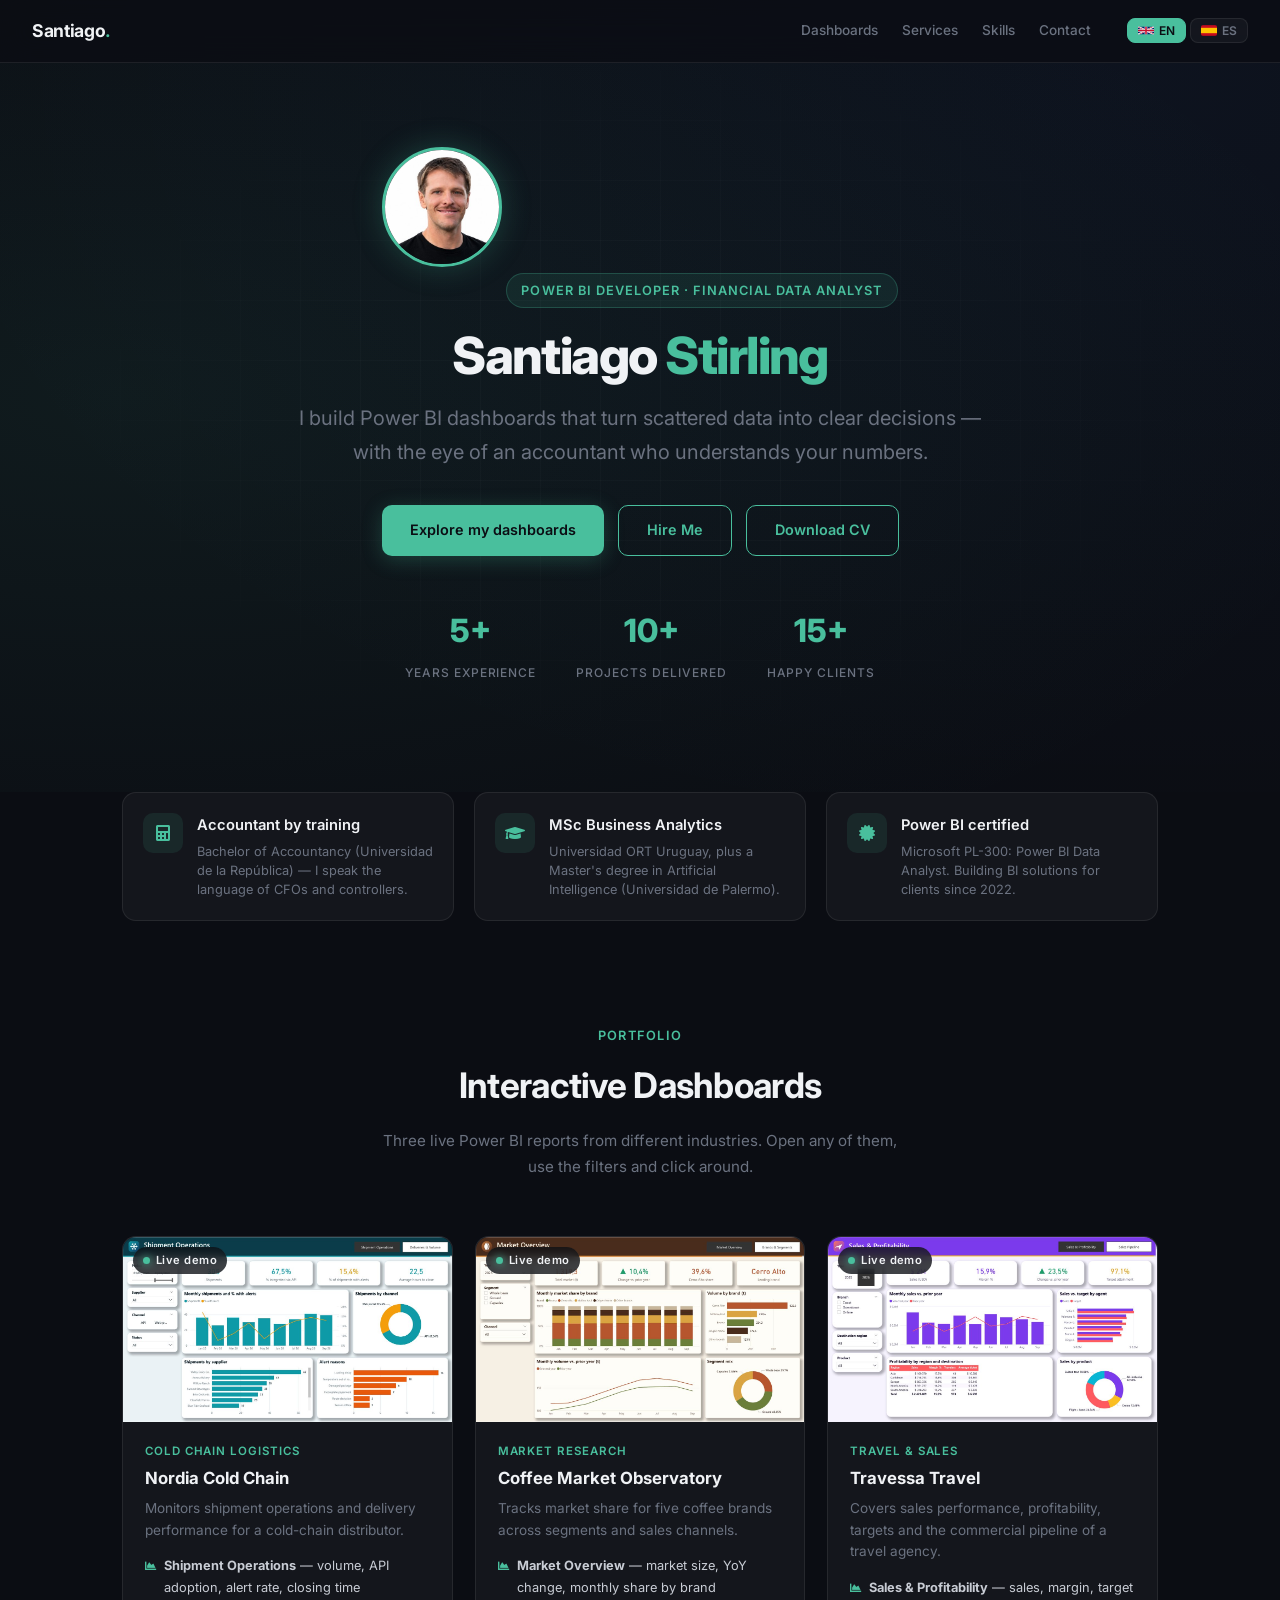
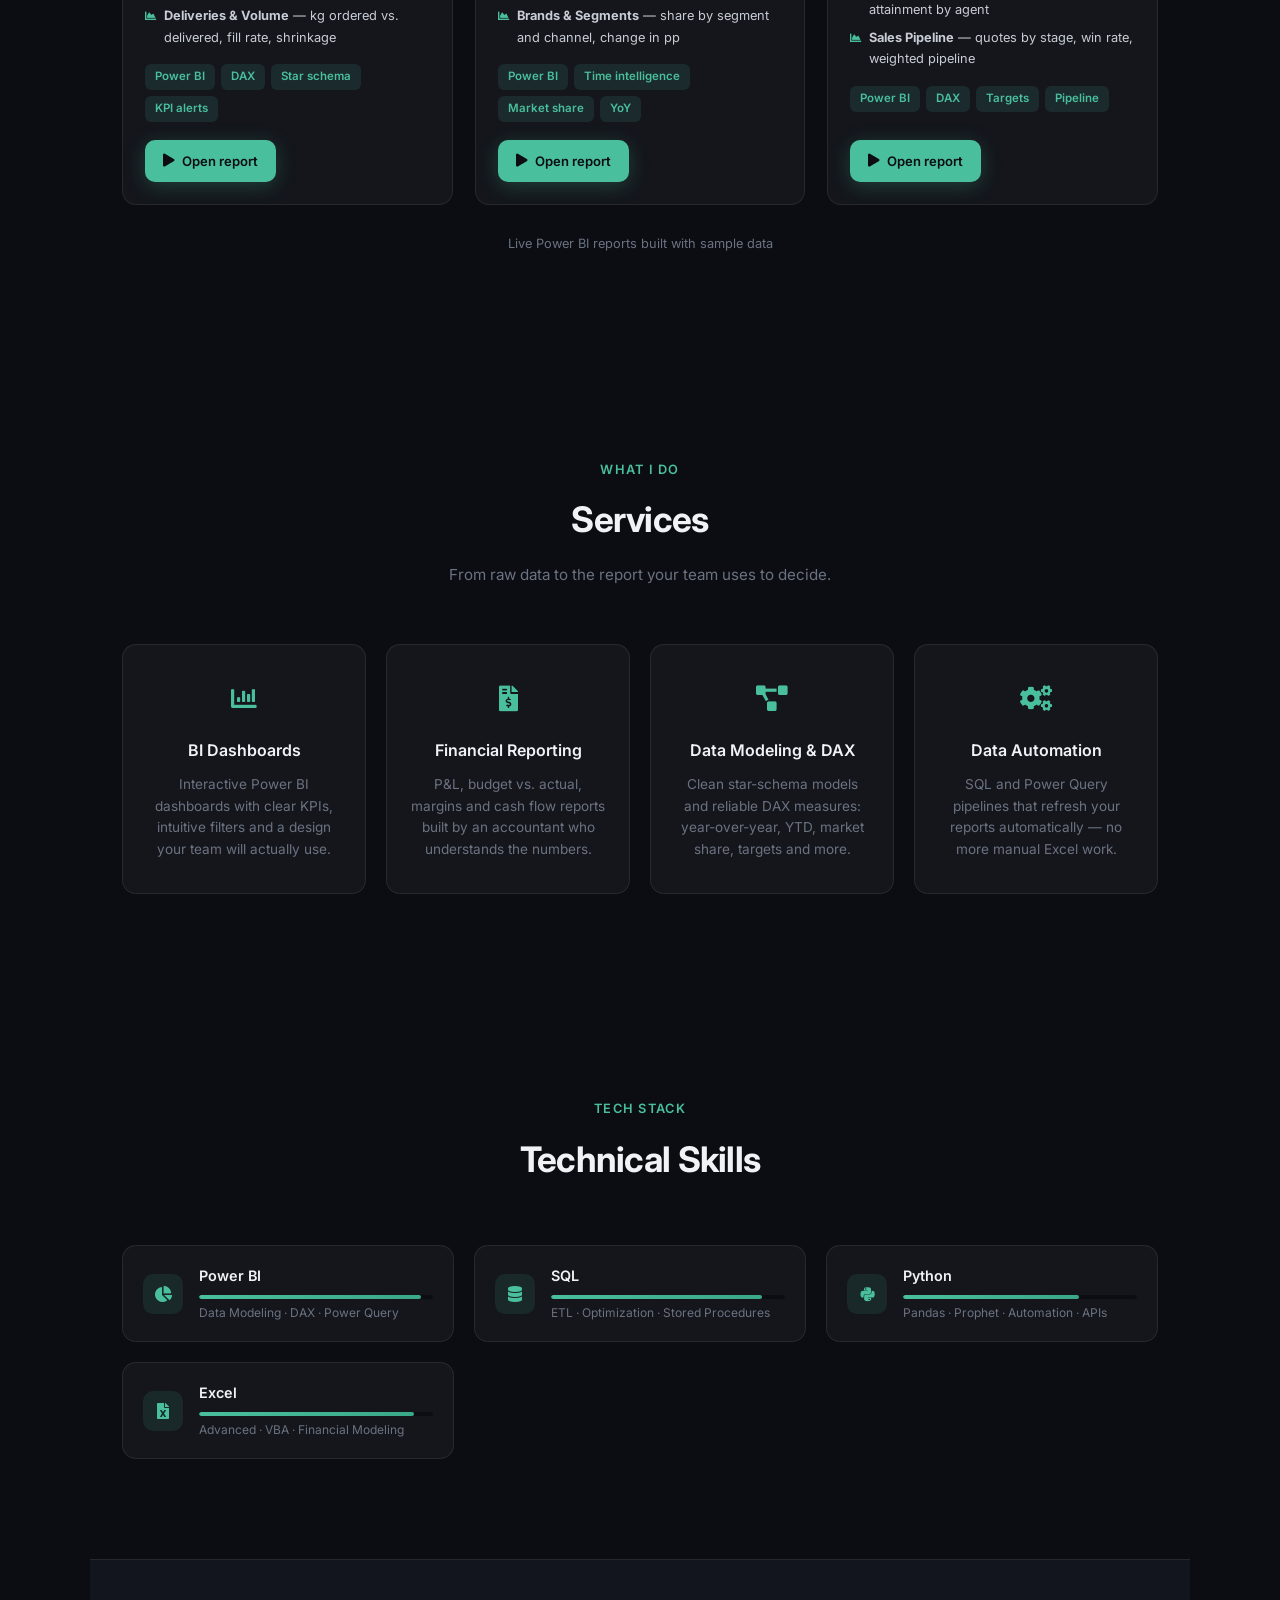
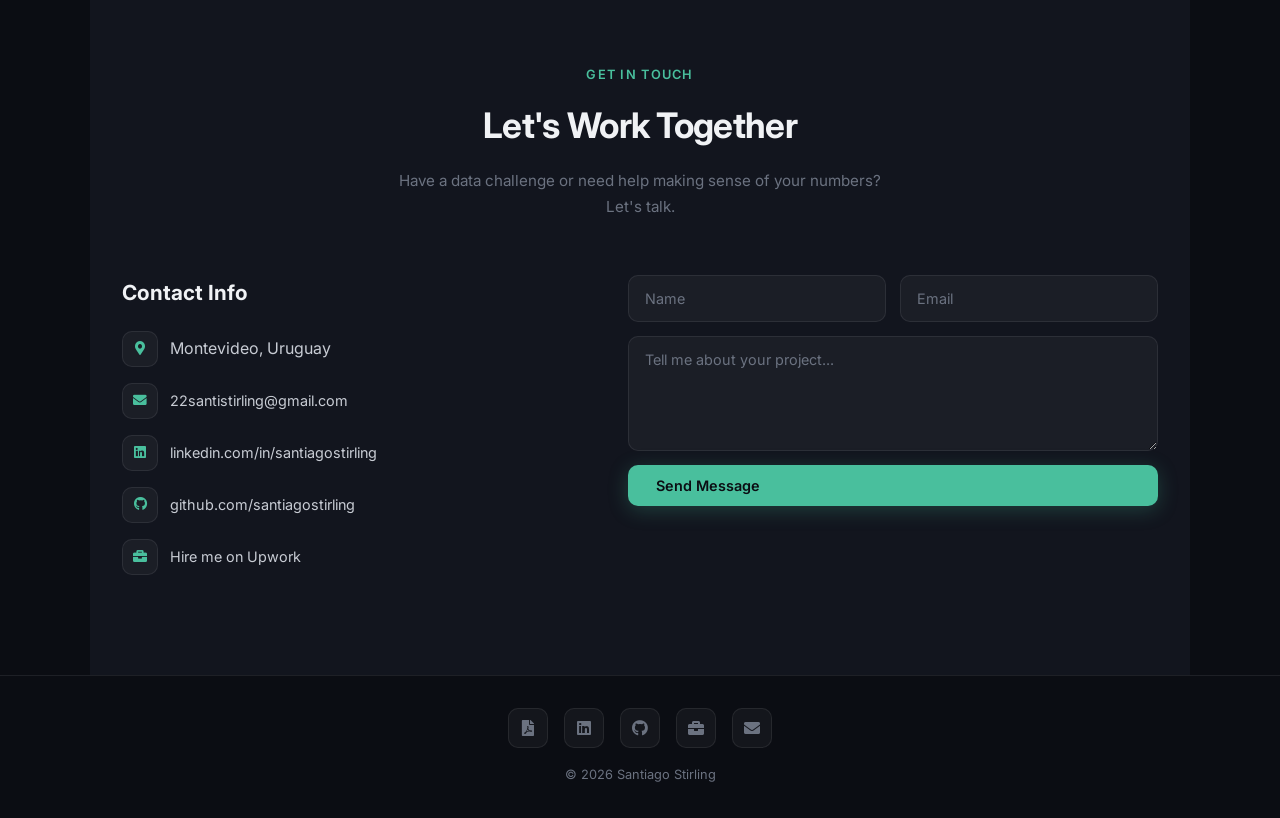
==== commit fc067a75: "Replace HTML dashboards with live Power BI embeds" ====
--- a/index.html
+++ b/index.html
@@ -260,7 +260,7 @@
     <div class="section-header">
       <span class="section-label" data-i18n="dash_label">Portfolio</span>
       <h2 data-i18n="dash_title">Interactive Dashboards</h2>
-      <p data-i18n="dash_sub">Three Power BI reports from different industries, rebuilt for the web. Open any of them, filter and click around.</p>
+      <p data-i18n="dash_sub">Three live Power BI reports from different industries. Open any of them, use the filters and click around.</p>
     </div>
     <div class="dash-grid">
       <article class="dash-card">
@@ -275,7 +275,7 @@
           </ul>
           <div class="tech-tags"><span>Power BI</span><span>DAX</span><span>Star schema</span><span>KPI alerts</span></div>
           <div class="dash-actions">
-            <a class="btn btn-primary" href="dashboards/nordia.html"><i class="fas fa-play"></i> <span data-i18n="btn_explore">Explore live</span></a>
+            <a class="btn btn-primary" href="dashboards/nordia.html"><i class="fas fa-play"></i> <span data-i18n="btn_explore">Open report</span></a>
           </div>
         </div>
       </article>
@@ -291,7 +291,7 @@
           </ul>
           <div class="tech-tags"><span>Power BI</span><span>Time intelligence</span><span>Market share</span><span>YoY</span></div>
           <div class="dash-actions">
-            <a class="btn btn-primary" href="dashboards/coffee.html"><i class="fas fa-play"></i> <span data-i18n="btn_explore">Explore live</span></a>
+            <a class="btn btn-primary" href="dashboards/coffee.html"><i class="fas fa-play"></i> <span data-i18n="btn_explore">Open report</span></a>
           </div>
         </div>
       </article>
@@ -307,12 +307,12 @@
           </ul>
           <div class="tech-tags"><span>Power BI</span><span>DAX</span><span>Targets</span><span>Pipeline</span></div>
           <div class="dash-actions">
-            <a class="btn btn-primary" href="dashboards/travessa.html"><i class="fas fa-play"></i> <span data-i18n="btn_explore">Explore live</span></a>
+            <a class="btn btn-primary" href="dashboards/travessa.html"><i class="fas fa-play"></i> <span data-i18n="btn_explore">Open report</span></a>
           </div>
         </div>
       </article>
     </div>
-    <p class="dash-note" data-i18n="dash_note">Built with sample data · Original reports developed in Power BI Desktop</p>
+    <p class="dash-note" data-i18n="dash_note">Live Power BI reports built with sample data</p>
   </section>
 
   <!-- Services -->
@@ -437,8 +437,8 @@
         nav_dashboards:"Dashboards",btn_dash:"Explore my dashboards",
         svc_fin_title:"Financial Reporting",svc_fin_desc:"P&amp;L, budget vs. actual, margins and cash flow reports built by an accountant who understands the numbers.",
         svc_model_title:"Data Modeling &amp; DAX",svc_model_desc:"Clean star-schema models and reliable DAX measures: year-over-year, YTD, market share, targets and more.",
-        dash_label:"Portfolio",dash_title:"Interactive Dashboards",dash_sub:"Three Power BI reports from different industries, rebuilt for the web. Open any of them, filter and click around.",
-        live:"Live demo",btn_explore:"Explore live",dash_note:"Built with sample data · Original reports developed in Power BI Desktop",
+        dash_label:"Portfolio",dash_title:"Interactive Dashboards",dash_sub:"Three live Power BI reports from different industries. Open any of them, use the filters and click around.",
+        live:"Live demo",btn_explore:"Open report",dash_note:"Live Power BI reports built with sample data",
         dash1_ind:"Cold chain logistics",dash1_desc:"Monitors shipment operations and delivery performance for a cold-chain distributor.",
         dash1_p1:"volume, API adoption, alert rate, closing time",dash1_p2:"kg ordered vs. delivered, fill rate, shrinkage",
         dash2_ind:"Market research",dash2_desc:"Tracks market share for five coffee brands across segments and sales channels.",
@@ -469,8 +469,8 @@
         nav_dashboards:"Dashboards",btn_dash:"Ver mis dashboards",
         svc_fin_title:"Reportes Financieros",svc_fin_desc:"Estados de resultados, presupuesto vs. real, márgenes y flujo de caja, hechos por un contador que entiende los números.",
         svc_model_title:"Modelado de Datos y DAX",svc_model_desc:"Modelos en estrella prolijos y medidas DAX confiables: interanual, acumulado del año, participación de mercado, objetivos y más.",
-        dash_label:"Portfolio",dash_title:"Dashboards Interactivos",dash_sub:"Tres reportes de Power BI de rubros distintos, llevados a la web. Abrí cualquiera, filtrá y hacé clic para explorar.",
-        live:"Demo en vivo",btn_explore:"Explorar en vivo",dash_note:"Hechos con datos de muestra · Reportes originales desarrollados en Power BI Desktop",
+        dash_label:"Portfolio",dash_title:"Dashboards Interactivos",dash_sub:"Tres reportes de Power BI en vivo, de rubros distintos. Abrí cualquiera, usá los filtros y hacé clic para explorar.",
+        live:"Demo en vivo",btn_explore:"Abrir reporte",dash_note:"Reportes de Power BI en vivo, hechos con datos de muestra",
         dash1_ind:"Logística en frío",dash1_desc:"Monitorea la operación de envíos y el desempeño de entregas de un distribuidor de cadena de frío.",
         dash1_p1:"volumen, adopción de API, tasa de alertas, tiempo de cierre",dash1_p2:"kg pedidos vs. entregados, cumplimiento, merma",
         dash2_ind:"Investigación de mercado",dash2_desc:"Sigue la participación de mercado de cinco marcas de café por segmento y canal de venta.",
